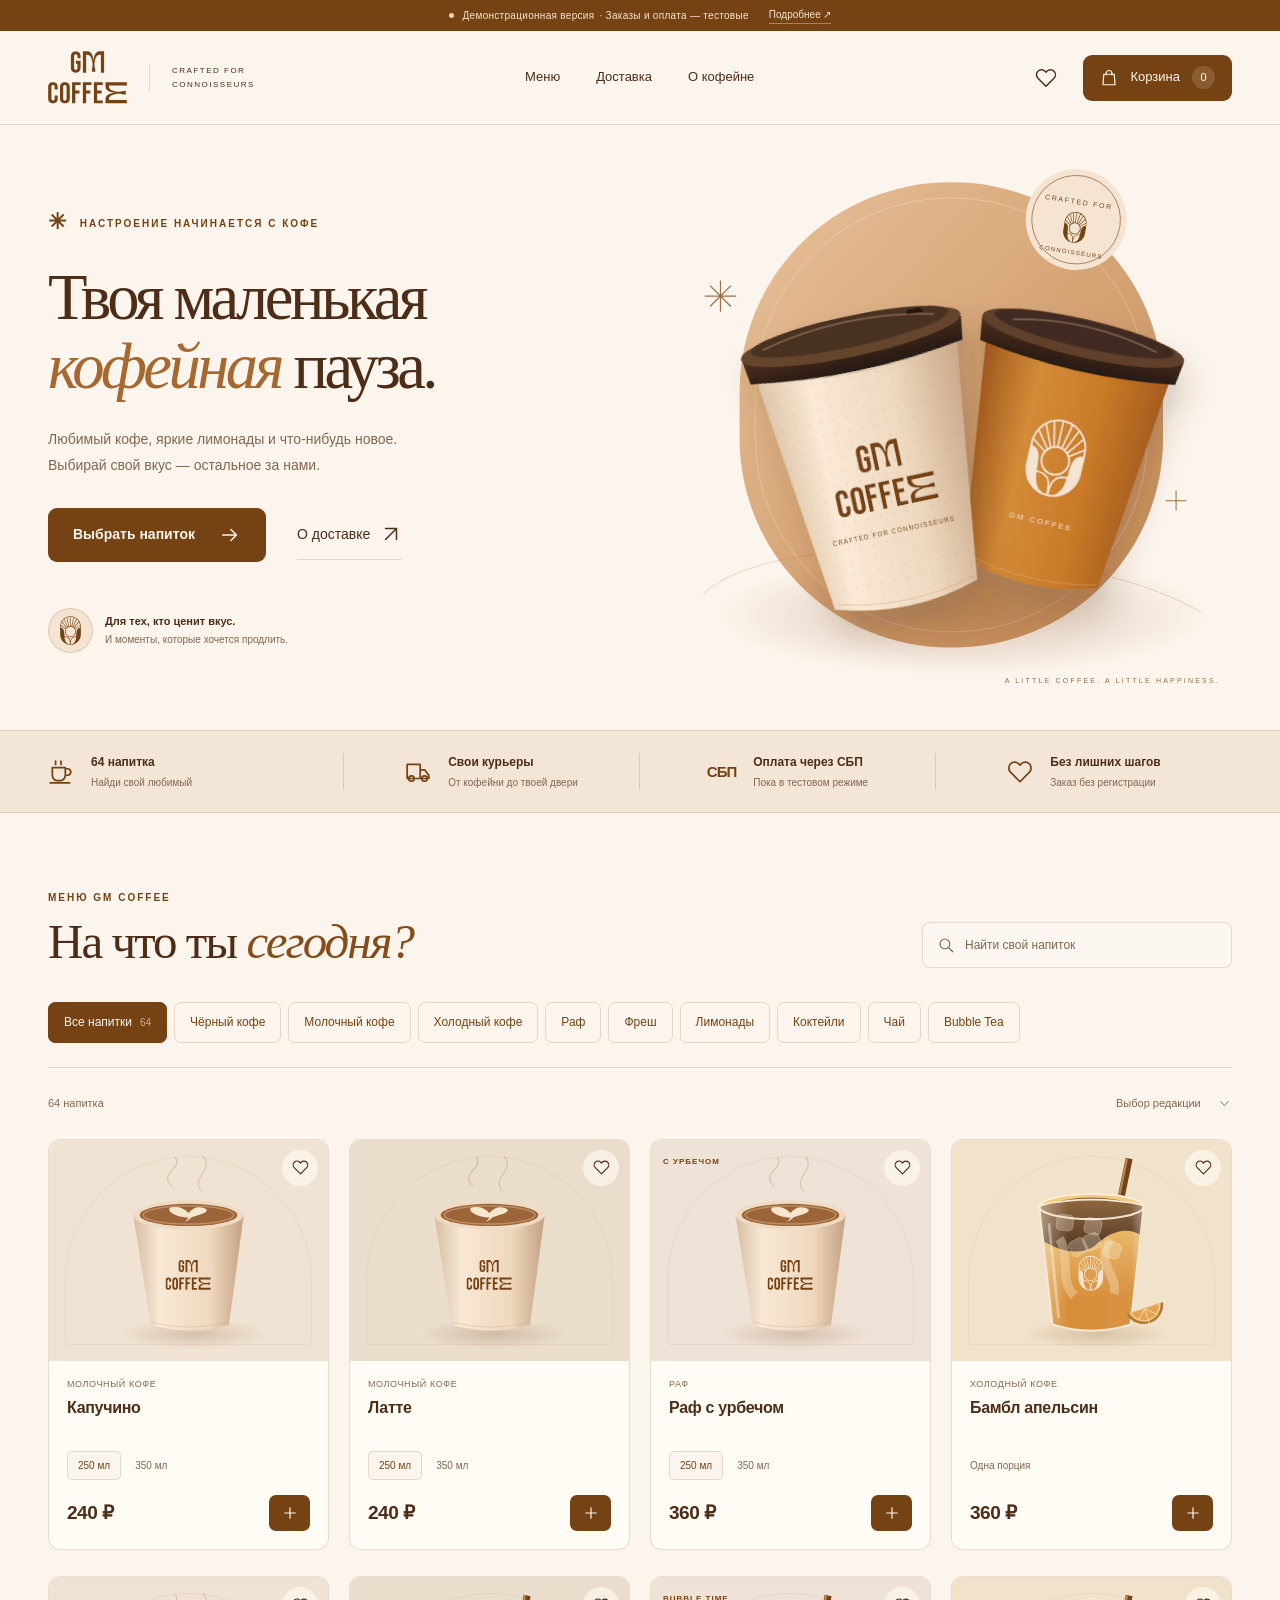
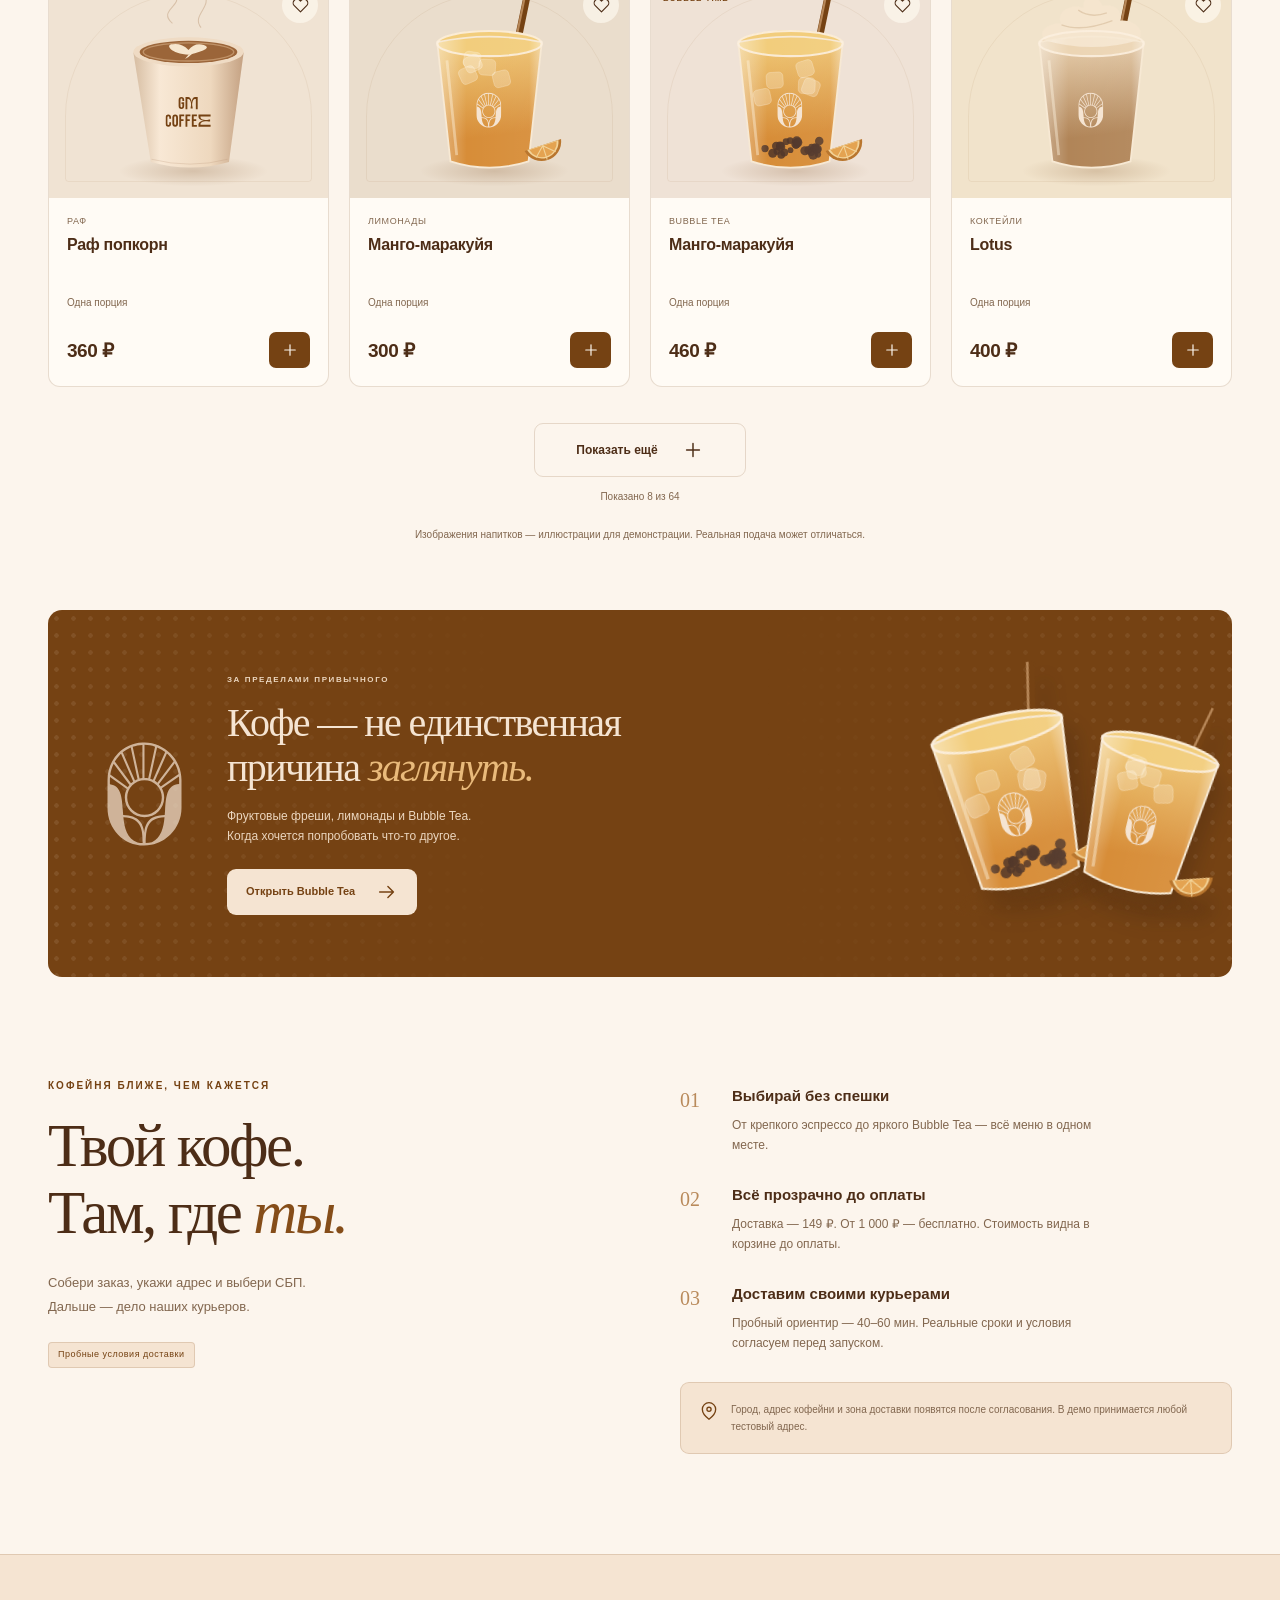
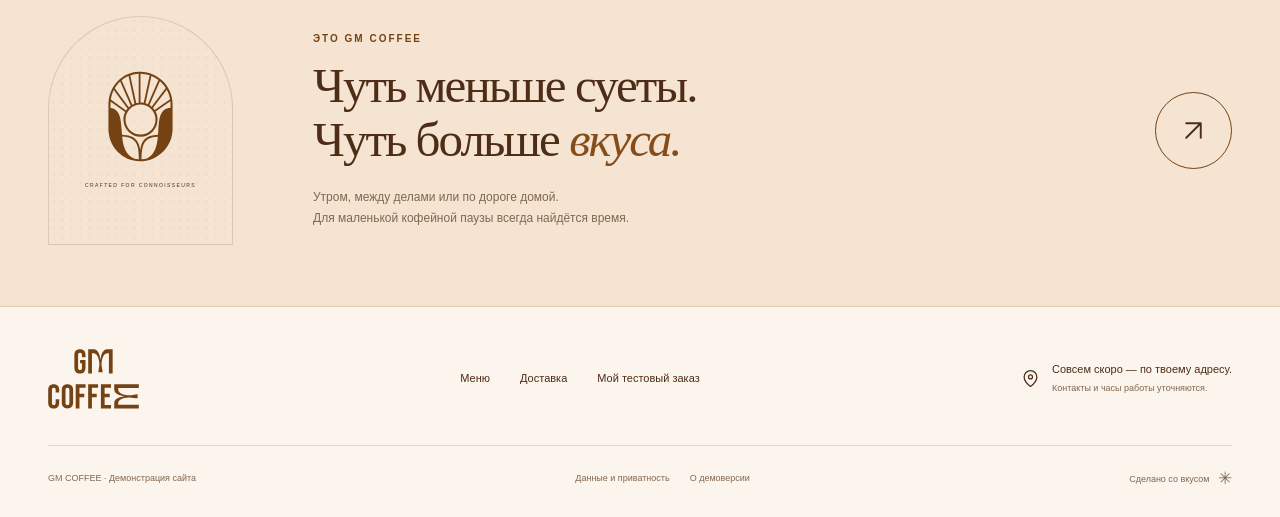
==== index.html @ 55474b95 "Initial commit: gm-coffee Co-Authored-By: Claude Opus 5.5 <noreply@anthropic.com> Claude-Session: ht" ====
<!doctype html>
<html lang="ru">
<head>
  <meta charset="utf-8">
  <meta name="viewport" content="width=device-width, initial-scale=1, viewport-fit=cover">
  <meta name="theme-color" content="#f5e4d2">
  <meta name="robots" content="noindex, nofollow">
  <meta name="description" content="GM COFFEE — любимый кофе, яркие лимонады и Bubble Tea. Демонстрация онлайн-меню с корзиной и доставкой.">
  <meta property="og:title" content="GM COFFEE — твоя кофейная пауза">
  <meta property="og:description" content="Выбирай свой вкус. Демонстрация каталога, корзины и доставки GM COFFEE.">
  <meta http-equiv="Content-Security-Policy" content="default-src 'self'; script-src 'self'; style-src 'self'; img-src 'self' data:; font-src 'none'; connect-src 'none'; object-src 'none'; base-uri 'self'; form-action 'none'">
  <title>GM COFFEE — твоя кофейная пауза</title>
  <link rel="icon" href="assets/favicon.svg" type="image/svg+xml">
  <link rel="preload" href="assets/hero-cups.svg" as="image">
  <link rel="stylesheet" href="css/styles.css">
  <script src="js/config.js" defer></script>
  <script src="js/menu.js" defer></script>
  <script src="js/core.js" defer></script>
  <script src="js/app.js" defer></script>
</head>
<body>
  <svg class="icon-library" xmlns="http://www.w3.org/2000/svg" aria-hidden="true">
    <symbol id="i-arrow" viewBox="0 0 24 24"><path d="M4 12h15m-6-6 6 6-6 6"/></symbol>
    <symbol id="i-arrow-up" viewBox="0 0 24 24"><path d="M6 18 18 6M6 6h12v12"/></symbol>
    <symbol id="i-bag" viewBox="0 0 24 24"><path d="M5 7h14l1 14H4L5 7Z"/><path d="M8 8V6a4 4 0 0 1 8 0v2"/></symbol>
    <symbol id="i-heart" viewBox="0 0 24 24"><path d="M20.7 4.6a5.4 5.4 0 0 0-7.7 0L12 5.7l-1.1-1.1a5.4 5.4 0 0 0-7.7 7.6L12 21l8.7-8.8a5.4 5.4 0 0 0 0-7.6Z"/></symbol>
    <symbol id="i-close" viewBox="0 0 24 24"><path d="m6 6 12 12M6 18 18 6"/></symbol>
    <symbol id="i-plus" viewBox="0 0 24 24"><path d="M12 5v14M5 12h14"/></symbol>
    <symbol id="i-minus" viewBox="0 0 24 24"><path d="M5 12h14"/></symbol>
    <symbol id="i-search" viewBox="0 0 24 24"><circle cx="10.5" cy="10.5" r="6.5"/><path d="m16 16 5 5"/></symbol>
    <symbol id="i-pin" viewBox="0 0 24 24"><path d="M20 10c0 6-8 12-8 12S4 16 4 10a8 8 0 1 1 16 0Z"/><circle cx="12" cy="10" r="2.5"/></symbol>
    <symbol id="i-clock" viewBox="0 0 24 24"><circle cx="12" cy="12" r="9"/><path d="M12 6v6l4 2"/></symbol>
    <symbol id="i-truck" viewBox="0 0 24 24"><path d="M2 5h12v13H2V5Zm12 5h4l4 5v3h-8"/><circle cx="6" cy="18" r="2.5"/><circle cx="18" cy="18" r="2.5"/></symbol>
    <symbol id="i-check" viewBox="0 0 24 24"><path d="m5 12 4 4L19 6"/></symbol>
    <symbol id="i-cup" viewBox="0 0 24 24"><path d="M4 8h12v7a5 5 0 0 1-5 5H9a5 5 0 0 1-5-5V8Zm12 1h2a3 3 0 1 1 0 6h-2M2 22h18M7 2v3m5-3v3"/></symbol>
    <symbol id="i-menu" viewBox="0 0 24 24"><path d="M4 6h16M4 12h16M4 18h16"/></symbol>
    <symbol id="i-chevron" viewBox="0 0 24 24"><path d="m6 9 6 6 6-6"/></symbol>
    <symbol id="i-info" viewBox="0 0 24 24"><circle cx="12" cy="12" r="9"/><path d="M12 11v6m0-11v1"/></symbol>
    <symbol id="i-trash" viewBox="0 0 24 24"><path d="M3 6h18M9 6V3h6v3M5 6l1 15h12l1-15M10 10v7m4-7v7"/></symbol>
    <symbol id="i-spark" viewBox="0 0 24 24"><path d="M12 2c1 7 3 9 10 10-7 1-9 3-10 10C11 15 9 13 2 12c7-1 9-3 10-10Z"/></symbol>
    <symbol id="i-file" viewBox="0 0 24 24"><path d="M6 2h8l5 5v15H6V2Zm8 0v6h5M9 12h7m-7 4h7"/></symbol>
  </svg>
  <a class="skip-link" href="#catalog">Перейти к меню</a>
  <div class="demo-bar"><span class="demo-dot"></span>Демонстрационная версия<span class="demo-bar-extra"> · Заказы и оплата — тестовые</span><button type="button" data-action="demo-info">Подробнее <span aria-hidden="true">↗</span></button></div>
  <header class="site-header">
    <div class="container header-inner">
      <a href="#home" class="brand" aria-label="GM COFFEE — на главную"><img src="assets/logo.svg" width="82" height="55" alt="GM COFFEE"><span class="brand-caption">CRAFTED FOR<br>CONNOISSEURS</span></a>
      <nav class="desktop-nav" aria-label="Главная навигация"><a href="#catalog">Меню</a><a href="#delivery">Доставка</a><a href="#about">О кофейне</a></nav>
      <div class="header-actions">
        <button type="button" class="icon-button favorite-nav" data-action="favorites" aria-label="Избранные напитки" aria-pressed="false"><svg class="icon"><use href="#i-heart"/></svg><span class="favorite-count" hidden>0</span></button>
        <button type="button" class="cart-button" data-action="cart"><svg class="icon"><use href="#i-bag"/></svg><span class="cart-label">Корзина</span><span class="cart-badge" id="header-count">0</span></button>
        <button type="button" class="icon-button mobile-menu-button" data-action="navigation" aria-label="Открыть навигацию"><svg class="icon"><use href="#i-menu"/></svg></button>
      </div>
    </div>
  </header>
  <main id="home">
    <section class="hero container" aria-labelledby="hero-title">
      <div class="hero-content">
        <div class="eyebrow"><span class="tiny-spark">✳</span> НАСТРОЕНИЕ НАЧИНАЕТСЯ С КОФЕ</div>
        <h1 id="hero-title">Твоя маленькая<br><em>кофейная</em> пауза.</h1>
        <p class="hero-description">Любимый кофе, яркие лимонады и что-нибудь новое.<br class="desktop-break"> Выбирай свой вкус — остальное за нами.</p>
        <div class="hero-buttons"><a class="button primary" href="#catalog">Выбрать напиток<svg class="icon"><use href="#i-arrow"/></svg></a><a class="text-link" href="#delivery">О доставке <svg class="icon"><use href="#i-arrow-up"/></svg></a></div>
        <div class="hero-footnote"><div class="mini-brand"><img src="assets/symbol.svg" width="21" height="30" alt=""></div><div><strong>Для тех, кто ценит вкус.</strong><span>И моменты, которые хочется продлить.</span></div></div>
      </div>
      <div class="hero-visual"><img src="assets/hero-cups.svg" width="680" height="620" alt="Иллюстрация фирменных стаканов GM COFFEE в кремовом и карамельном цветах" fetchpriority="high"><span class="hero-visual-note">A LITTLE COFFEE. A LITTLE HAPPINESS.</span></div>
    </section>
    <section class="service-strip" aria-label="Об онлайн-заказе"><div class="container service-inner">
      <div><svg class="icon"><use href="#i-cup"/></svg><span><strong>64 напитка</strong><small>Найди свой любимый</small></span></div>
      <div><svg class="icon"><use href="#i-truck"/></svg><span><strong>Свои курьеры</strong><small>От кофейни до твоей двери</small></span></div>
      <div><span class="sbp-mini">СБП</span><span><strong>Оплата через СБП</strong><small>Пока в тестовом режиме</small></span></div>
      <div><svg class="icon"><use href="#i-heart"/></svg><span><strong>Без лишних шагов</strong><small>Заказ без регистрации</small></span></div>
    </div></section>
    <section class="catalog container" id="catalog" aria-labelledby="catalog-title">
      <div class="section-heading">
        <div><div class="eyebrow">МЕНЮ GM COFFEE</div><h2 id="catalog-title">На что ты <em>сегодня?</em></h2></div>
        <div class="search-wrap"><svg class="icon"><use href="#i-search"/></svg><input type="search" id="search" placeholder="Найти свой напиток" aria-label="Поиск по меню" maxlength="80" autocomplete="off"><button type="button" id="clear-search" class="icon-button" data-action="clear-search" aria-label="Очистить поиск" hidden><svg class="icon"><use href="#i-close"/></svg></button></div>
      </div>
      <div class="category-nav" id="categories" role="group" aria-label="Категории напитков"></div>
      <div class="catalog-toolbar"><div class="catalog-counter"><span id="result-count" aria-live="polite">64 напитка</span><button type="button" data-action="reset-filters" class="text-button" id="reset-filters" hidden>Сбросить фильтры</button></div><label class="sort-label"><span class="sr-only">Сортировка</span><select id="sort"><option value="editorial">Выбор редакции</option><option value="price-asc">Сначала дешевле</option><option value="price-desc">Сначала дороже</option><option value="name">По алфавиту</option></select><svg class="icon"><use href="#i-chevron"/></svg></label></div>
      <div class="product-grid" id="product-grid"></div>
      <div class="load-more-wrap"><button type="button" class="button outline" id="load-more" data-action="load-more">Показать ещё<svg class="icon"><use href="#i-plus"/></svg></button><p id="catalog-progress"></p></div>
      <p class="illustration-note">Изображения напитков — иллюстрации для демонстрации. Реальная подача может отличаться.</p>
    </section>
    <section class="discovery container" aria-labelledby="discovery-title"><div class="discovery-pattern" aria-hidden="true"></div><img src="assets/symbol-light.svg" class="discovery-symbol" width="94" height="132" alt=""><div class="discovery-copy"><div class="eyebrow">ЗА ПРЕДЕЛАМИ ПРИВЫЧНОГО</div><h2 id="discovery-title">Кофе — не единственная<br>причина <em>заглянуть.</em></h2><p>Фруктовые фреши, лимонады и Bubble Tea.<br>Когда хочется попробовать что-то другое.</p><button type="button" class="button cream" data-action="category-jump" data-category="bubble-tea">Открыть Bubble Tea<svg class="icon"><use href="#i-arrow"/></svg></button></div><div class="discovery-drinks" aria-hidden="true"><img src="assets/drinks/bubble-tea-01.svg" width="400" height="300" alt=""><img src="assets/drinks/lemonades-02.svg" width="400" height="300" alt=""></div></section>
    <section class="delivery container" id="delivery" aria-labelledby="delivery-title"><div class="delivery-intro"><div class="eyebrow">КОФЕЙНЯ БЛИЖЕ, ЧЕМ КАЖЕТСЯ</div><h2 id="delivery-title">Твой кофе.<br>Там, где <em>ты.</em></h2><p>Собери заказ, укажи адрес и выбери СБП.<br>Дальше — дело наших курьеров.</p><span class="demo-tag">Пробные условия доставки</span></div><div class="delivery-details"><div class="delivery-feature"><span class="feature-number">01</span><div><h3>Выбирай без спешки</h3><p>От крепкого эспрессо до яркого Bubble Tea — всё меню в одном месте.</p></div></div><div class="delivery-feature"><span class="feature-number">02</span><div><h3>Всё прозрачно до оплаты</h3><p id="delivery-terms"></p></div></div><div class="delivery-feature"><span class="feature-number">03</span><div><h3>Доставим своими курьерами</h3><p id="delivery-eta"></p></div></div><div class="location-note"><svg class="icon"><use href="#i-pin"/></svg><p>Город, адрес кофейни и зона доставки появятся после согласования. В демо принимается любой тестовый адрес.</p></div></div></section>
    <section class="about" id="about" aria-labelledby="about-title"><div class="container about-inner"><div class="about-mark"><img src="assets/symbol.svg" width="97" height="135" alt=""><span>CRAFTED FOR CONNOISSEURS</span></div><div class="about-copy"><div class="eyebrow">ЭТО GM COFFEE</div><h2 id="about-title">Чуть меньше суеты.<br>Чуть больше <em>вкуса.</em></h2><p>Утром, между делами или по дороге домой.<br>Для маленькой кофейной паузы всегда найдётся время.</p></div><a href="#catalog" class="round-link" aria-label="Перейти к меню"><svg class="icon"><use href="#i-arrow-up"/></svg></a></div></section>
  </main>
  <footer class="footer container"><div class="footer-top"><a href="#home" aria-label="GM COFFEE — на главную"><img src="assets/logo.svg" width="91" height="61" alt="GM COFFEE"></a><div class="footer-links"><a href="#catalog">Меню</a><a href="#delivery">Доставка</a><button type="button" data-action="last-order">Мой тестовый заказ</button></div><div class="footer-address"><svg class="icon"><use href="#i-pin"/></svg><span>Совсем скоро — по твоему адресу.<small>Контакты и часы работы уточняются.</small></span></div></div><div class="footer-bottom"><span>GM COFFEE · Демонстрация сайта</span><div><button type="button" data-action="privacy">Данные и приватность</button><button type="button" data-action="demo-info">О демоверсии</button></div><span>Сделано со вкусом <span aria-hidden="true">✳</span></span></div></footer>
  <div class="mobile-cart" id="mobile-cart" hidden><button type="button" data-action="cart"><span><svg class="icon"><use href="#i-bag"/></svg>Корзина <span id="mobile-count"></span></span><strong id="mobile-total"></strong><svg class="icon"><use href="#i-arrow"/></svg></button></div>
  <dialog id="modal" class="modal" aria-labelledby="modal-title"><div id="modal-content"></div></dialog>
  <div class="toast" id="toast" role="status" aria-live="polite" hidden></div>
  <noscript><div class="noscript">Чтобы открыть меню и корзину, включите JavaScript в браузере. Это демонстрация: реальные заказы и платежи не принимаются.</div></noscript>
</body>
</html>
---- css/styles.css ----
:root{--cream:#f5e4d2;--cream-light:#fcf5ed;--sand:#ebd6bf;--sand-deep:#d1c0ac;--caramel:#cc7d1d;--coffee:#754213;--coffee-mid:#854d19;--ink:#4d2d17;--muted:#82674f;--line:rgba(117,66,19,.17);--shadow:0 20px 70px rgba(67,37,16,.13);--radius:18px;--sans:-apple-system,BlinkMacSystemFont,"Segoe UI",Arial,sans-serif;--serif:Georgia,"Times New Roman",serif}
*{box-sizing:border-box}html{scroll-behavior:smooth;scroll-padding-top:108px}body{margin:0;background:var(--cream-light);color:var(--ink);font-family:var(--sans);font-size:15px;line-height:1.55;-webkit-font-smoothing:antialiased}body.modal-open{overflow:hidden}h1,h2,h3,p{margin:0}h1,h2{font-family:var(--serif);font-weight:400;line-height:1.04;letter-spacing:-.04em}h1 em,h2 em{font-weight:400;color:var(--coffee-mid)}a{color:inherit;text-decoration:none}button,input,select,textarea{font:inherit;color:inherit}button{cursor:pointer}button,a,input,select,textarea{-webkit-tap-highlight-color:transparent}button{border:0;background:none}button:disabled{cursor:not-allowed;opacity:.48}button:disabled:hover{transform:none}button:focus-visible,a:focus-visible,summary:focus-visible{outline:2px solid var(--coffee);outline-offset:4px}input:focus,select:focus,textarea:focus{outline:2px solid var(--coffee);outline-offset:2px}img{display:block;max-width:100%;height:auto}svg{flex-shrink:0}.icon{width:22px;height:22px;fill:none;stroke:currentColor;stroke-width:1.6;stroke-linecap:round;stroke-linejoin:round}.icon-library{position:absolute;width:0;height:0;overflow:hidden}.container{width:min(1280px,calc(100% - 96px));margin-inline:auto}.sr-only{position:absolute;width:1px;height:1px;padding:0;margin:-1px;overflow:hidden;clip:rect(0,0,0,0);white-space:nowrap;border:0}[hidden]{display:none!important}.skip-link{position:fixed;z-index:200;top:-100px;left:12px;padding:12px 20px;background:var(--coffee);color:var(--cream);border-radius:10px}.skip-link:focus{top:12px}.button{display:inline-flex;align-items:center;justify-content:center;gap:24px;min-height:54px;padding:15px 25px;border-radius:9px;font-size:14px;font-weight:600;transition:background .2s,transform .2s}.button:hover{transform:translateY(-2px)}.primary{background:var(--coffee);color:var(--cream-light)}.primary:hover{background:#5e340e}.outline{border:1px solid var(--line);background:transparent}.outline:hover{background:var(--cream)}.cream{background:var(--cream);color:var(--coffee)}.button.full{width:100%}.text-link{display:inline-flex;align-items:center;gap:10px;font-size:14px;padding:14px 0;border-bottom:1px solid var(--line)}.text-button{font-size:13px;text-decoration:underline;text-underline-offset:3px;padding:7px 0;color:var(--coffee)}.icon-button{display:inline-flex;align-items:center;justify-content:center;width:44px;height:44px;flex-shrink:0;border-radius:50%;transition:background .15s}.icon-button:hover{background:var(--sand)}.eyebrow{font-size:10px;font-weight:650;letter-spacing:2px;line-height:1.7;color:var(--coffee)}.tiny-spark{font-size:22px;vertical-align:-2px;margin-right:7px}.demo-bar{background:var(--coffee);color:var(--cream);display:flex;gap:5px;align-items:center;justify-content:center;padding:7px 18px;font-size:10px;letter-spacing:.3px;min-height:31px}.demo-bar button{color:var(--cream);font-size:10px;border-bottom:1px solid rgba(245,228,210,.4);margin-left:15px;padding:0}.demo-dot{width:5px;height:5px;border-radius:50%;background:var(--sand);margin-right:4px}.site-header{position:sticky;top:0;background:rgba(252,245,237,.96);z-index:30;border-bottom:1px solid var(--line);backdrop-filter:blur(16px)}.header-inner{height:93px;display:flex;align-items:center;justify-content:space-between;gap:25px}.brand{display:flex;align-items:center;gap:22px}.brand img{width:79px;height:53px}.brand-caption{font-size:8px;letter-spacing:1.5px;line-height:1.65;border-left:1px solid var(--line);padding-left:22px}.desktop-nav{display:flex;gap:36px;font-size:13px;font-weight:500}.desktop-nav a{position:relative;padding-block:12px}.desktop-nav a:after{content:"";position:absolute;bottom:6px;left:0;width:0;height:1px;background:var(--coffee);transition:width .2s}.desktop-nav a:hover:after{width:100%}.header-actions{display:flex;align-items:center;gap:15px}.favorite-nav{position:relative}.favorite-count{position:absolute;right:0;top:0;background:var(--coffee);color:var(--cream);font-size:9px;min-width:17px;height:17px;line-height:17px;border-radius:50%}.favorite-nav[aria-pressed=true]{background:var(--sand)}.cart-button{display:flex;align-items:center;gap:12px;background:var(--coffee);color:var(--cream-light);height:46px;padding:0 17px;border-radius:9px;font-size:13px}.cart-button .icon{width:18px;height:18px}.cart-badge{display:inline-flex;align-items:center;justify-content:center;min-width:23px;height:23px;border-radius:50%;background:rgba(245,228,210,.16);font-size:11px}.mobile-menu-button{display:none}.hero{display:grid;grid-template-columns:1.06fr 1fr;align-items:center;min-height:605px;padding-block:20px 33px;gap:0}.hero-content{position:relative;z-index:1;padding-top:14px}.hero h1{font-size:clamp(52px,5.05vw,77px);line-height:1.08;letter-spacing:-.055em;margin:22px -30px 25px 0}.hero h1 em{color:#a7682f}.hero-description{font-size:14px;line-height:1.85;color:var(--muted)}.hero-buttons{display:flex;align-items:center;gap:31px;margin-top:29px}.hero-footnote{display:flex;align-items:center;gap:12px;margin-top:46px;font-size:10px;line-height:1.75}.hero-footnote strong{display:block;font-weight:550;font-size:11px}.hero-footnote span{color:var(--muted)}.mini-brand{width:45px;height:45px;background:var(--cream);border:1px solid var(--line);border-radius:50%;display:grid;place-items:center}.hero-visual{position:relative;margin-right:-18px;align-self:center}.hero-visual>img{width:100%;max-height:570px;object-fit:contain}.hero-visual-note{position:absolute;bottom:4px;right:30px;font-size:7px;letter-spacing:2.2px;color:var(--coffee);opacity:.75}.service-strip{border-top:1px solid var(--line);border-bottom:1px solid var(--line);background:#f3e6d7}.service-inner{display:grid;grid-template-columns:repeat(4,1fr);padding:22px 0}.service-inner>div{display:flex;align-items:center;justify-content:center;gap:17px;border-right:1px solid var(--line)}.service-inner>div:first-child{justify-content:flex-start}.service-inner>div:last-child{border:0}.service-inner .icon{width:26px;height:26px;color:var(--coffee)}.service-inner strong{display:block;font-size:12px;font-weight:600}.service-inner small{display:block;font-size:10px;color:var(--muted);margin-top:3px}.sbp-mini{font-size:15px;letter-spacing:-1px;font-weight:800;color:var(--coffee)}.catalog{padding-block:76px 68px;scroll-margin-top:105px}.section-heading{display:flex;justify-content:space-between;align-items:flex-end;gap:25px;margin-bottom:34px}.section-heading h2{font-size:49px;margin-top:11px}.search-wrap{display:flex;align-items:center;width:310px;height:46px;border:1px solid var(--line);border-radius:8px;padding:0 14px;gap:10px;background:rgba(255,255,255,.2)}.search-wrap>.icon{width:18px;color:var(--muted)}.search-wrap input{width:100%;padding:10px 0;border:0;min-width:0;background:transparent;font-size:12px;outline:none}.search-wrap:focus-within{outline:2px solid var(--coffee);outline-offset:3px}.search-wrap input:focus{outline:none}.search-wrap input::placeholder{color:var(--muted)}.search-wrap input::-webkit-search-cancel-button{-webkit-appearance:none}.search-wrap .icon-button{width:25px;height:30px}.search-wrap .icon-button .icon{width:15px}.category-nav{display:flex;align-items:center;gap:7px;flex-wrap:wrap;padding-bottom:24px;border-bottom:1px solid var(--line)}.category-tab{padding:10px 15px;border:1px solid var(--line);border-radius:7px;font-size:12px;white-space:nowrap;transition:background .15s;color:var(--coffee)}.category-tab:hover{background:var(--cream)}.category-tab[aria-pressed=true]{background:var(--coffee);border-color:var(--coffee);color:var(--cream-light)}.category-tab .category-count{margin-left:8px;font-size:10px;opacity:.6}.catalog-toolbar{display:flex;align-items:center;justify-content:space-between;margin:20px 0;font-size:11px;color:var(--muted);gap:15px}.catalog-counter{display:flex;align-items:center;gap:16px}.catalog-counter .text-button{font-size:11px}.sort-label{position:relative;display:flex;align-items:center;gap:4px}.sort-label select{background:transparent;border:0;appearance:none;font-size:11px;cursor:pointer;padding:7px 23px 7px 7px;max-width:170px}.sort-label .icon{position:absolute;right:0;pointer-events:none;width:15px;height:15px}.product-grid{display:grid;grid-template-columns:repeat(4,minmax(0,1fr));gap:26px 20px}.product-card{position:relative;min-width:0;border:1px solid var(--line);border-radius:12px;background:#fffbf5;overflow:hidden;transition:box-shadow .25s,transform .25s}.product-card:hover{box-shadow:0 12px 22px rgba(89,54,26,.065);transform:translateY(-3px)}.product-visual{position:relative;aspect-ratio:1.26;background:#f0e3d3;overflow:hidden}.product-card:nth-child(4n+2) .product-visual{background:#eaddcc}.product-card:nth-child(4n+3) .product-visual{background:#efe2d6}.product-card:nth-child(4n+4) .product-visual{background:#f1e3cb}.product-visual:after{content:"";position:absolute;inset:16px;border:1px solid rgba(133,77,25,.07);border-radius:140px 140px 4px 4px;pointer-events:none}.product-open-image{width:100%;height:100%;display:block;padding:0;position:relative;z-index:1}.product-open-image img{width:100%;height:100%;object-fit:contain;transition:transform .35s}.product-card:hover .product-open-image img{transform:scale(1.045)}.product-favorite{position:absolute;right:10px;top:10px;width:36px;height:36px;background:rgba(255,250,242,.65);z-index:2}.product-favorite .icon{width:17px;height:17px}.product-favorite[aria-pressed=true] .icon{fill:var(--coffee);stroke:var(--coffee)}.product-sticker{position:absolute;left:12px;top:16px;font-size:8px;font-weight:550;letter-spacing:1px;z-index:2;color:var(--coffee);pointer-events:none}.product-info{padding:17px 18px 18px}.product-category{font-size:9px;color:var(--muted);letter-spacing:.6px;text-transform:uppercase;margin-bottom:5px}.product-title{font-weight:550;font-size:16px;line-height:1.35;min-height:44px;letter-spacing:-.3px}.product-title button{padding:0;text-align:left;line-height:inherit;letter-spacing:inherit}.product-title button:hover{text-decoration:underline;text-underline-offset:4px}.size-options{display:flex;gap:3px;align-items:center;margin:10px 0 15px;min-height:29px}.size-button{font-size:10px;border:1px solid transparent;padding:4px 10px;border-radius:5px;color:var(--muted);min-height:29px}.size-button[aria-pressed=true]{border-color:var(--line);background:var(--cream-light);color:var(--coffee)}.single-size{font-size:10px;color:var(--muted);padding-block:5px}.product-bottom{display:flex;align-items:center;justify-content:space-between;gap:7px}.product-price{font-weight:600;font-size:19px;letter-spacing:-.5px;white-space:nowrap}.add-button{display:flex;align-items:center;justify-content:center;border-radius:7px;background:var(--coffee);color:var(--cream-light);width:41px;height:36px;transition:background .15s}.add-button:hover{background:#a26428}.add-button .icon{width:18px;height:18px}.quantity-control{display:inline-flex;align-items:center;background:var(--cream);border-radius:7px;border:1px solid var(--line);flex-shrink:0;height:36px}.quantity-control button{width:32px;height:34px;display:flex;align-items:center;justify-content:center;border-radius:6px}.quantity-control button:hover{background:var(--sand)}.quantity-control button .icon{width:14px;height:14px}.quantity-control span{min-width:22px;text-align:center;font-size:12px;font-weight:600}.load-more-wrap{display:flex;flex-direction:column;align-items:center;gap:12px;margin-top:36px}.load-more-wrap .button{min-width:212px;min-height:48px;font-size:12px}.load-more-wrap p{font-size:10px;color:var(--muted)}.illustration-note{font-size:10px;text-align:center;color:var(--muted);margin-top:22px}.empty-state{grid-column:1/-1;text-align:center;padding:48px 20px;background:var(--cream);border:1px dashed var(--line);border-radius:var(--radius)}.empty-state .icon{width:39px;height:39px;color:var(--coffee);margin-bottom:18px}.empty-state h3{font-family:var(--serif);font-size:27px;font-weight:400;margin-bottom:8px}.empty-state p{font-size:13px;color:var(--muted);max-width:380px;margin:0 auto 20px}.discovery{position:relative;display:flex;align-items:center;min-height:367px;padding:45px 59px;background:var(--coffee);color:var(--cream);border-radius:14px;overflow:hidden}.discovery-pattern{position:absolute;inset:0;background-image:radial-gradient(circle,rgba(245,228,210,.10) 2px,transparent 2.5px);background-size:17px 17px;mask-image:linear-gradient(90deg,#000,transparent 40%,transparent 60%,#000)}.discovery-symbol{width:75px;margin-right:45px;opacity:.7}.discovery-copy{z-index:2}.discovery .eyebrow{color:var(--sand);font-size:8px;letter-spacing:1.6px}.discovery h2{font-size:40px;line-height:1.13;margin:13px 0 16px}.discovery h2 em{color:#e9ba7b}.discovery p{font-size:12px;line-height:1.7;color:var(--sand)}.discovery .button{min-height:43px;font-size:11px;padding:12px 19px;gap:21px;margin-top:22px}.discovery-drinks{position:absolute;right:0;width:39%;height:100%;top:0;pointer-events:none}.discovery-drinks img{position:absolute;max-width:none;width:355px;right:45px;top:43px;transform:rotate(-13deg);filter:drop-shadow(10px 20px 10px rgba(35,21,13,.2))}.discovery-drinks img+img{width:318px;right:-75px;top:71px;transform:rotate(14deg)}.delivery{display:grid;grid-template-columns:1fr 1fr;gap:80px;padding-block:100px;scroll-margin-top:80px}.delivery h2{font-size:61px;margin:19px 0 25px;line-height:1.09}.delivery-intro>p{font-size:13px;line-height:1.85;color:var(--muted)}.demo-tag{display:inline-block;font-size:9px;letter-spacing:.5px;background:var(--cream);color:var(--coffee);border:1px solid var(--line);border-radius:4px;padding:5px 9px;margin-top:23px}.delivery-details{padding-top:7px}.delivery-feature{display:flex;gap:24px;margin-bottom:28px}.feature-number{font-family:var(--serif);font-size:20px;color:#b98a5b;width:28px;flex-shrink:0;padding-top:1px}.delivery-feature h3{font-size:15px;font-weight:550;margin-bottom:7px}.delivery-feature p{font-size:12px;line-height:1.7;color:var(--muted);max-width:370px}.location-note{display:flex;gap:12px;padding:18px;border:1px solid var(--line);border-radius:9px;background:var(--cream)}.location-note .icon{width:20px;height:20px;color:var(--coffee)}.location-note p{font-size:10px;line-height:1.7;color:var(--muted)}.about{background:var(--cream);border-block:1px solid var(--line);padding-block:61px}.about-inner{display:flex;align-items:center;gap:80px}.about-mark{border:1px solid var(--line);border-radius:130px 130px 0 0;width:185px;height:229px;display:flex;flex-direction:column;align-items:center;justify-content:center;gap:20px;flex-shrink:0;background:radial-gradient(circle,rgba(117,66,19,.035) 1px,transparent 1.5px);background-size:9px 9px}.about-mark img{width:65px;height:91px}.about-mark span{font-size:5px;letter-spacing:1.4px}.about h2{font-size:49px;line-height:1.1;margin:12px 0 20px}.about p{font-size:12px;color:var(--muted);line-height:1.8}.round-link{display:grid;place-items:center;width:77px;height:77px;border:1px solid var(--coffee);border-radius:50%;margin-left:auto;transition:background .2s}.round-link:hover{background:var(--sand)}.round-link .icon{width:29px;height:29px}.footer{padding-block:42px 24px}.footer-top{display:flex;align-items:center;justify-content:space-between;gap:35px;padding-bottom:36px}.footer-links{display:flex;gap:30px;font-size:11px}.footer-links button{font-size:11px;padding:0}.footer a:hover,.footer button:hover{text-decoration:underline;text-underline-offset:4px}.footer-address{display:flex;align-items:center;gap:12px;font-size:11px}.footer-address .icon{width:19px;height:19px}.footer-address small{display:block;font-size:9px;color:var(--muted);margin-top:4px}.footer-bottom{border-top:1px solid var(--line);padding-top:20px;display:flex;align-items:center;justify-content:space-between;font-size:9px;color:var(--muted);gap:16px}.footer-bottom>div{display:flex;gap:20px}.footer-bottom button{padding:0;font-size:9px;color:var(--muted)}.footer-bottom>span:last-child span{font-size:17px;vertical-align:-2px;padding-left:6px}.mobile-cart{display:none}.noscript{position:fixed;inset:auto 0 0;background:var(--coffee);color:var(--cream);padding:25px;z-index:100}
/* Dialogs */
.modal{border:0;padding:0;margin:auto;width:min(850px,calc(100% - 40px));max-width:none;max-height:calc(100dvh - 50px);border-radius:19px;background:var(--cream-light);color:var(--ink);box-shadow:var(--shadow);overscroll-behavior:contain}.modal::backdrop{background:rgba(44,27,16,.45);backdrop-filter:blur(4px)}.modal[open]{animation:modal-in .2s ease-out}.modal h2{font-size:35px;line-height:1.13}.modal-heading{display:flex;align-items:center;justify-content:space-between;gap:20px;padding:24px 30px;border-bottom:1px solid var(--line)}.modal-heading .icon-button{width:38px;height:38px;border:1px solid var(--line)}.modal-heading h2{font-size:27px}.modal-heading .eyebrow{font-size:9px;margin-bottom:5px}.modal-close{position:absolute;right:17px;top:17px;z-index:2;background:var(--cream-light);border:1px solid var(--line)}.modal-info{width:min(615px,calc(100% - 40px))}.info-body{padding:28px 30px;font-size:13px;line-height:1.8}.info-body h3{font-size:15px;margin-bottom:7px}.info-body>p{margin-bottom:20px;color:var(--muted)}.info-block{border-top:1px solid var(--line);padding:18px 0}.info-block p{color:var(--muted);font-size:12px}.info-body .button{margin-top:15px;font-size:12px;min-height:45px}.info-body pre{font-size:10px;line-height:1.7;white-space:pre-wrap;word-break:break-word;background:var(--cream);padding:16px;border-radius:8px;max-height:300px;overflow:auto}.demo-notice{display:flex;gap:10px;background:var(--cream);border:1px solid var(--line);border-radius:9px;padding:12px 14px;font-size:11px;color:var(--coffee);line-height:1.65}.demo-notice .icon{width:17px;height:17px;margin-top:1px}.demo-notice strong{font-weight:600}.product-modal-layout{display:grid;grid-template-columns:.95fr 1fr;min-height:410px}.product-modal-art{display:flex;align-items:center;justify-content:center;background:var(--cream);padding:30px}.product-modal-art img{width:100%;transform:scale(1.12)}.product-modal-details{padding:46px 32px 30px}.product-modal-details>.eyebrow{font-size:8px;letter-spacing:1.5px}.product-modal-details h2{font-size:36px;margin:10px 25px 15px 0}.product-mood{font-size:12px;line-height:1.8;color:var(--muted);margin-bottom:23px}.field-caption{font-size:11px;font-weight:600;margin-bottom:8px;display:block}.product-modal-details .size-options{margin:0 0 20px;gap:8px}.product-modal-details .size-button{font-size:12px;padding:10px 16px}.product-modal-details .single-size{padding:9px 14px;background:var(--cream);border-radius:7px}.product-modal-details .size-button[aria-pressed=true]{background:var(--coffee);color:var(--cream)}.product-modal-details .quantity-row{display:flex;align-items:center;justify-content:space-between;margin-block:22px}.product-modal-details .quantity-control{height:40px}.product-modal-details .quantity-control button{width:38px;height:38px}.product-modal-details .quantity-control span{width:27px}.product-fineprint{margin:18px 0 0;color:var(--muted);font-size:10px;line-height:1.65}.product-fineprint summary{cursor:pointer;color:var(--coffee);font-size:11px}.product-fineprint p{padding-top:7px}.product-price-note{font-size:10px;color:var(--coffee);padding:10px;border:1px solid var(--line);border-radius:6px;margin-top:12px}
/* Cart drawer */
.modal-cart{width:455px;max-width:100%;max-height:none;height:100dvh;right:0;left:auto;top:0;bottom:0;margin:0;border-radius:16px 0 0 16px}.modal-cart #modal-content{height:100%}.cart-layout{display:flex;flex-direction:column;height:100%}.cart-layout .modal-heading{flex-shrink:0;padding:23px 26px}.title-count{font-family:var(--sans);font-size:13px;background:var(--cream);border-radius:50%;width:26px;height:26px;display:inline-grid;place-items:center;vertical-align:4px;margin-left:8px;letter-spacing:0}.cart-scroll{flex:1;overflow:auto;padding:22px 25px;min-height:100px}.delivery-progress{padding:14px 16px;background:var(--cream);border-radius:9px;margin-bottom:12px}.delivery-progress p{font-size:11px;color:var(--coffee)}.delivery-progress small{font-size:9px;color:var(--muted);display:block;margin-top:5px}.delivery-progress progress{display:block;appearance:none;border:0;height:3px;width:100%;border-radius:3px;overflow:hidden;margin-top:10px;background:var(--sand)}.delivery-progress progress::-webkit-progress-bar{background:var(--sand)}.delivery-progress progress::-webkit-progress-value{background:var(--coffee)}.delivery-progress progress::-moz-progress-bar{background:var(--coffee)}.cart-item{display:grid;grid-template-columns:70px 1fr;gap:15px;padding:21px 0;border-bottom:1px solid var(--line)}.cart-thumb{width:70px;height:84px;background:var(--cream);border-radius:9px;object-fit:contain}.cart-item-top{display:flex;align-items:flex-start;justify-content:space-between;gap:10px}.cart-item h3{font-size:13px;font-weight:600;line-height:1.35;margin-bottom:5px}.cart-item small{font-size:10px;color:var(--muted);display:block}.remove-item{width:23px;height:25px;padding:0;color:var(--muted);flex-shrink:0}.remove-item .icon{width:16px;height:16px}.cart-item-bottom{display:flex;justify-content:space-between;align-items:center;margin-top:12px;gap:10px}.cart-item-bottom strong{font-size:14px;font-weight:600;white-space:nowrap}.cart-empty{height:100%;display:flex;flex-direction:column;align-items:center;justify-content:center;text-align:center;min-height:320px;padding:30px}.cart-empty>.icon{width:58px;height:58px;margin-bottom:24px;color:var(--coffee);stroke-width:1}.cart-empty h3{font-family:var(--serif);font-size:30px;line-height:1.1;font-weight:400}.cart-empty p{font-size:12px;color:var(--muted);margin:14px 0 23px;line-height:1.8;max-width:290px}.cart-footer{padding:22px 26px max(22px,env(safe-area-inset-bottom));background:var(--cream-light);border-top:1px solid var(--line);flex-shrink:0}.sum-row{display:flex;align-items:center;justify-content:space-between;gap:15px;font-size:12px;margin-bottom:10px;color:var(--muted)}.sum-row strong{font-weight:550;color:var(--ink);white-space:nowrap}.sum-row.total{font-size:18px;padding-top:13px;border-top:1px solid var(--line);color:var(--ink);margin-top:14px;margin-bottom:20px}.sum-row.total strong{font-weight:650}.cart-footer .button{font-size:13px;min-height:49px}.cart-footer>p{font-size:9px;color:var(--muted);text-align:center;margin-top:10px;line-height:1.6}.cart-clear{display:block;font-size:10px;color:var(--muted);margin:16px auto 0;text-decoration:underline;text-underline-offset:3px}
/* Checkout */
.modal-checkout{width:min(985px,calc(100% - 40px))}.checkout-layout{display:grid;grid-template-columns:1.25fr 1fr}.checkout-form{padding:26px 32px 32px}.checkout-form fieldset{margin:0 0 25px;padding:0;border:0;min-width:0}.checkout-form legend{font-size:15px;font-weight:550;margin-bottom:14px;display:flex;align-items:center;gap:10px}.step-number{font-size:10px;color:var(--muted);font-weight:400;letter-spacing:.5px}.method-switch{display:flex;padding:4px;background:var(--cream);border:1px solid var(--line);border-radius:8px;gap:4px}.method-switch button{display:flex;flex:1;align-items:center;justify-content:center;gap:9px;padding:12px 8px;font-size:11px;border-radius:5px}.method-switch button .icon{width:18px;height:18px}.method-switch button[aria-pressed=true]{background:var(--coffee);color:var(--cream-light)}.method-note{font-size:10px;line-height:1.65;color:var(--muted);margin-top:12px}.field-grid{display:grid;grid-template-columns:1fr 1fr;gap:13px}.field-grid .wide{grid-column:1/-1}.form-label{display:block;font-size:10px;font-weight:550}.form-label input,.form-label select,.form-label textarea{display:block;width:100%;min-width:0;border:1px solid var(--line);border-radius:6px;background:#fffbf5;padding:11px 12px;margin-top:6px;font-size:12px;height:43px;font-weight:400}.form-label textarea{height:75px;resize:vertical;min-height:60px;max-height:180px}.form-label input::placeholder,.form-label textarea::placeholder{color:#9a816b}.form-label input[aria-invalid=true]{border-color:#9f3f25;outline-color:#9f3f25}.form-error{display:block;color:#9f3f25;font-size:10px;margin-top:5px;line-height:1.5;font-weight:400}.test-fill{font-size:10px;text-decoration:underline;text-underline-offset:3px;padding:0 0 14px;color:var(--coffee)}.test-fill:hover{color:var(--caramel)}.payment-method{padding:16px;border:1px solid var(--coffee);background:var(--cream);border-radius:8px;display:flex;align-items:center;gap:16px}.sbp-word{font-size:25px;letter-spacing:-2px;font-weight:800}.payment-method h3{font-size:12px;font-weight:600}.payment-method p{font-size:10px;color:var(--muted);margin-top:3px}.payment-method>.icon{margin-left:auto;width:18px;height:18px}.test-consent{display:flex;align-items:flex-start;gap:10px;cursor:pointer;font-size:10px;line-height:1.7;color:var(--muted);margin:17px 0}.test-consent input{accent-color:var(--coffee);width:16px;height:16px;flex-shrink:0;margin:2px 0 0}.checkout-summary{background:var(--cream);padding:29px 28px;border-left:1px solid var(--line)}.checkout-summary-inner{position:sticky;top:25px}.checkout-summary h3{font-family:var(--serif);font-size:24px;font-weight:400;letter-spacing:-.5px;margin-bottom:15px}.checkout-item{display:grid;grid-template-columns:43px 1fr auto;gap:11px;align-items:center;padding:13px 0;border-bottom:1px solid var(--line);font-size:11px}.checkout-item img{width:43px;height:49px;object-fit:contain;background:var(--cream-light);border-radius:6px}.checkout-item h4{margin:0;font-size:11px;font-weight:550;line-height:1.4}.checkout-item p{font-size:9px;color:var(--muted);margin-top:4px}.checkout-item strong{font-size:11px;white-space:nowrap;font-weight:600}.checkout-items{max-height:320px;overflow:auto;margin-bottom:20px}.checkout-summary .sum-row{font-size:11px}.checkout-summary .sum-row.total{font-size:19px}.checkout-summary .demo-notice{font-size:10px;background:rgba(255,255,255,.24)}.checkout-privacy{font-size:9px;color:var(--muted);line-height:1.7;margin-top:15px}.checkout-privacy button{padding:0;text-decoration:underline;font-size:9px}.checkout-submit{font-size:12px!important;min-height:49px;gap:12px}.back-button{font-size:11px;display:flex;align-items:center;gap:9px;padding:0;color:var(--coffee)}.back-button .icon{width:16px;height:16px;transform:rotate(180deg)}
/* Payment / order state */
.modal-payment,.modal-success{width:min(555px,calc(100% - 32px))}.payment-content{padding:28px 35px 32px;text-align:center}.payment-topline{display:flex;justify-content:center;align-items:center;gap:10px;margin-bottom:15px}.payment-topline .demo-tag{margin:0}.payment-content>p{font-size:12px;line-height:1.8;color:var(--muted);margin:12px auto;max-width:350px}.payment-amount{font-family:var(--serif);font-size:50px;letter-spacing:-1.8px;line-height:1.1;margin-top:15px}.qr-panel{width:194px;height:194px;background:#fffaf3;margin:23px auto 13px;border:1px solid var(--line);border-radius:15px;padding:13px;position:relative}.qr-panel img{width:100%;height:100%;opacity:.72}.qr-stamp{position:absolute;left:50%;top:50%;transform:translate(-50%,-50%) rotate(-8deg);font-size:18px;letter-spacing:2px;font-weight:700;padding:4px 10px;background:var(--cream);border:2px solid var(--coffee);border-radius:3px}.qr-label{font-size:9px;color:var(--muted);margin-bottom:21px}.payment-content .button{font-size:12px;min-height:48px;gap:15px}.payment-content .text-button{font-size:10px;margin-top:9px}.payment-safe{font-size:9px;line-height:1.7;color:var(--muted);margin-top:14px;padding-top:15px;border-top:1px solid var(--line)}.payment-failed-icon,.success-icon{width:66px;height:66px;border:1px solid var(--line);background:var(--cream);border-radius:50%;display:grid;place-items:center;margin:5px auto 20px;color:var(--coffee)}.payment-failed-icon .icon,.success-icon .icon{width:30px;height:30px;stroke-width:1.3}.payment-content h3{font-family:var(--serif);font-weight:400;font-size:30px;line-height:1.1;margin:15px 0}.payment-loading{display:flex;justify-content:center;align-items:center;gap:12px;padding:70px 0;font-size:13px}.spinner{width:20px;height:20px;border-radius:50%;border:2px solid var(--sand);border-top-color:var(--coffee);animation:spin .7s linear infinite}.success-content{padding:27px 30px 31px;text-align:center}.success-content h3{font-family:var(--serif);font-weight:400;font-size:32px;line-height:1.15;letter-spacing:-.8px}.order-id{font-size:10px;letter-spacing:1px;color:var(--muted);margin-bottom:12px}.success-description{font-size:11px;color:var(--muted);line-height:1.8;margin:12px auto 20px;max-width:370px}.order-status-box{border:1px solid var(--line);background:var(--cream);border-radius:9px;text-align:left;padding:16px;margin-block:20px}.order-status-box>div{display:flex;justify-content:space-between;gap:20px;font-size:11px;line-height:1.7;margin-bottom:10px}.order-status-box>div:last-child{margin-bottom:0}.order-status-box strong{font-weight:550}.order-status-box span{font-size:10px;color:var(--muted);text-align:right}.success-content .demo-notice{text-align:left;font-size:10px}.demo-timeline{margin:25px 0 15px;text-align:left}.demo-timeline>p{font-size:9px;text-transform:uppercase;letter-spacing:1px;color:var(--muted);margin-bottom:13px}.timeline-steps{display:flex;justify-content:space-between;position:relative;gap:5px}.timeline-step{flex:1;text-align:center;position:relative;color:var(--muted);font-size:8px;line-height:1.6}.timeline-step:before{content:"";height:1px;background:var(--sand-deep);position:absolute;top:13px;left:50%;right:-50%;z-index:0}.timeline-step:last-child:before{display:none}.timeline-step i{display:grid;place-items:center;width:26px;height:26px;border:1px solid var(--line);border-radius:50%;background:var(--cream-light);position:relative;margin:0 auto 9px;font-style:normal;font-size:9px}.timeline-step.active i{background:var(--coffee);color:var(--cream);border-color:var(--coffee)}.timeline-step.active{color:var(--coffee)}.demo-timeline .text-button{display:block;margin:12px auto 0;font-size:9px}.success-actions{display:flex;gap:8px;margin-top:23px}.success-actions .button{flex:1;font-size:10px;padding:11px 12px;gap:8px;min-height:43px}.order-json{margin-top:17px;text-align:left}.order-json summary{font-size:9px;color:var(--muted);cursor:pointer}.order-json pre{font-size:9px;line-height:1.7;max-height:220px;overflow:auto;background:var(--cream);padding:12px;border-radius:6px;white-space:pre-wrap;word-break:break-word}.navigation-links{display:flex;flex-direction:column;padding:20px 28px;gap:4px}.navigation-links a{font-family:var(--serif);font-size:28px;padding:16px 0;border-bottom:1px solid var(--line)}.toast{position:fixed;z-index:100;bottom:25px;left:50%;transform:translateX(-50%);padding:13px 21px;max-width:calc(100% - 32px);border-radius:10px;background:var(--coffee);color:var(--cream-light);box-shadow:var(--shadow);font-size:12px;text-align:center;pointer-events:none}.modal[open]~.toast{z-index:100}.storage-note{font-size:10px;color:var(--muted)}
@keyframes modal-in{from{opacity:0;transform:translateY(10px)}to{opacity:1;transform:translateY(0)}}@keyframes spin{to{transform:rotate(360deg)}}
@media(min-width:1500px){.hero{min-height:650px}.hero h1{font-size:81px}.hero-visual>img{max-height:590px}}
@media(max-width:1150px){.container{width:calc(100% - 64px)}.brand-caption{display:none}.hero h1{font-size:61px}.hero{min-height:560px}.hero-footnote{margin-top:32px}.desktop-nav{gap:27px}.hero-description{font-size:13px}.service-inner{gap:12px}.service-inner>div{gap:12px}.service-inner strong{font-size:11px}.service-inner small{font-size:9px}.category-tab{padding:9px 12px;font-size:11px}.product-grid{gap:20px 15px}.product-info{padding:14px}.product-title{font-size:14px;min-height:38px}.product-price{font-size:17px}.product-info .quantity-control button{width:27px}.product-info .quantity-control span{min-width:18px}.discovery{padding:36px 40px}.discovery-symbol{width:51px;margin-right:30px}.discovery h2{font-size:35px}.discovery-drinks{right:-30px}.discovery-drinks img{width:307px;right:35px}.discovery-drinks img+img{width:290px;right:-68px}.delivery{gap:50px}.footer-links{gap:18px}.footer-address{font-size:10px}.about-inner{gap:60px}}
@media(max-width:900px){.container{width:calc(100% - 48px)}.header-inner{height:80px}.brand img{width:70px;height:47px}.desktop-nav{gap:23px}.hero{min-height:480px;padding-block:23px 32px;grid-template-columns:1.15fr 1fr}.hero h1{font-size:48px;margin:16px -35px 19px 0}.hero .eyebrow{font-size:8px;letter-spacing:1.2px}.hero-description{font-size:12px;line-height:1.8}.desktop-break{display:none}.hero-buttons{gap:20px;margin-top:24px}.hero-buttons .button{font-size:12px;min-height:46px;padding:12px 17px;gap:14px}.hero-buttons .text-link{font-size:12px}.hero-footnote{margin-top:27px}.hero-footnote span{font-size:9px}.hero-footnote strong{font-size:10px}.hero-visual{margin-right:-15px}.hero-visual-note{font-size:5px;letter-spacing:1.5px;right:16px;bottom:-15px}.service-inner .icon{width:22px;height:22px}.service-inner>div{gap:10px}.service-inner small{font-size:8px}.service-inner strong{font-size:10px}.service-inner{padding:18px 0}.catalog{padding-top:56px}.section-heading h2{font-size:40px}.search-wrap{width:250px}.category-nav{gap:6px}.category-tab{padding:9px 11px}.product-grid{grid-template-columns:repeat(3,minmax(0,1fr))}.discovery{min-height:333px;padding:33px}.discovery-symbol{display:none}.discovery h2{font-size:36px}.discovery-drinks{right:-35px;top:8px}.discovery-drinks img{width:286px;right:3px}.discovery-drinks img+img{right:-90px;width:240px}.delivery{gap:37px;padding-block:76px}.delivery h2{font-size:51px}.delivery .eyebrow{font-size:8px;letter-spacing:1.6px}.delivery-intro>p{font-size:12px}.delivery-feature{gap:13px}.delivery-feature h3{font-size:13px}.delivery-feature p{font-size:11px}.about-inner{gap:39px}.about h2{font-size:39px}.about-mark{width:145px;height:199px}.about-mark img{width:55px}.about .round-link{width:59px;height:59px}.footer-address{display:none}.footer-bottom{font-size:8px}.footer-bottom>div{gap:13px}.footer-bottom button{font-size:8px}.checkout-form{padding:25px 24px}.checkout-summary{padding:25px 22px}.product-modal-details{padding:40px 26px 28px}}
@media(max-width:640px){html{scroll-padding-top:85px}.container{width:calc(100% - 36px)}.demo-bar{font-size:8px;min-height:29px;padding:6px 10px;gap:4px}.demo-bar-extra{display:none}.demo-bar button{font-size:8px;margin-left:8px}.site-header{background:rgba(252,245,237,.98)}.header-inner{height:74px;gap:12px}.brand img{width:60px;height:40px}.header-actions{gap:6px}.desktop-nav{display:none}.header-actions>.icon-button{width:34px;height:38px}.header-actions>.icon-button .icon{width:19px;height:19px}.cart-button{height:38px;padding:0 11px;gap:8px;border-radius:7px}.cart-button .icon{width:17px;height:17px}.cart-label{font-size:11px}.cart-badge{width:18px;height:18px;min-width:18px;font-size:9px}.mobile-menu-button{display:inline-flex}.favorite-count{font-size:8px;width:14px;min-width:14px;height:14px;line-height:14px}.hero{display:flex;flex-direction:column;padding:30px 0 17px;gap:0;min-height:auto}.hero-content{width:100%;padding-top:0}.hero .eyebrow{font-size:8px;letter-spacing:1.3px}.tiny-spark{font-size:19px;margin-right:5px}.hero h1{font-size:clamp(42px,11.4vw,68px);line-height:1.07;letter-spacing:-.06em;margin:17px 0 17px}.hero-description{font-size:12px;max-width:355px;line-height:1.8}.hero-buttons{margin-top:22px;gap:27px}.hero-buttons .button{min-height:46px;padding:12px 20px;gap:23px;font-size:12px}.hero-buttons .text-link{font-size:11px;padding-block:12px}.hero-footnote{display:none}.hero-visual{width:100%;max-width:445px;margin:-5px 0 0;max-height:372px;overflow:hidden}.hero-visual>img{width:100%;height:355px;object-fit:contain}.hero-visual-note{font-size:5px;right:29px;bottom:4px;letter-spacing:1.5px}.service-inner{grid-template-columns:1fr 1fr;gap:21px 0;padding:21px 0}.service-inner>div{justify-content:flex-start;gap:12px;padding:0 5px 0 13px}.service-inner>div:nth-child(odd){padding-left:0}.service-inner>div:nth-child(2){border:0}.service-inner .icon{width:22px;height:22px}.service-inner strong{font-size:10px}.service-inner small{font-size:8px;margin-top:2px}.service-inner .sbp-mini{font-size:14px;min-width:22px}.catalog{padding-top:42px;padding-bottom:40px;scroll-margin-top:81px}.section-heading{display:block;margin-bottom:20px}.eyebrow{font-size:8px;letter-spacing:1.6px}.section-heading h2{font-size:37px;margin-top:11px}.search-wrap{width:100%;margin-top:23px;height:43px}.search-wrap input{font-size:12px}.category-nav{flex-wrap:nowrap;overflow-x:auto;scrollbar-width:none;margin:0 -18px;padding:0 18px 15px;gap:6px;scroll-snap-type:x proximity}.category-nav::-webkit-scrollbar{display:none}.category-tab{font-size:10px;padding:10px 13px;scroll-snap-align:start}.category-count{display:none}.catalog-toolbar{margin:14px 0;font-size:9px;gap:5px}.catalog-counter{gap:8px}.catalog-counter .text-button{font-size:9px}.sort-label select{font-size:9px;max-width:150px;padding-right:18px}.sort-label .icon{width:12px}.product-grid{grid-template-columns:repeat(2,minmax(0,1fr));gap:15px 10px}.product-card{border-radius:10px}.product-visual{aspect-ratio:1.08}.product-open-image img{transform:scale(1.12)}.product-card:hover .product-open-image img{transform:scale(1.16)}.product-visual:after{inset:10px}.product-favorite{width:29px;height:29px;right:6px;top:6px}.product-favorite .icon{width:14px;height:14px}.product-sticker{font-size:6px;letter-spacing:.6px;left:10px;top:13px}.product-info{padding:12px 11px 13px}.product-category{font-size:7px;letter-spacing:.35px;line-height:1.6;min-height:12px}.product-title{font-size:12px;line-height:1.4;min-height:35px;letter-spacing:-.15px}.size-options{margin:8px 0 12px;gap:2px;min-height:26px}.size-button{font-size:8px;padding:4px 7px;min-height:26px}.single-size{font-size:8px}.product-price{font-size:17px}.product-bottom{gap:4px}.add-button{width:34px;height:32px;border-radius:6px}.add-button .icon{width:16px;height:16px}.product-info .quantity-control{height:32px;border-radius:6px}.product-info .quantity-control button{width:23px;height:30px;padding:0}.product-info .quantity-control span{min-width:15px;font-size:10px}.product-info .quantity-control button .icon{width:12px;height:12px}.load-more-wrap{margin-top:24px;gap:10px}.load-more-wrap .button{min-height:43px;min-width:185px;font-size:11px}.load-more-wrap p{font-size:9px}.illustration-note{font-size:8px;line-height:1.7;margin-top:18px;max-width:300px;margin-inline:auto}.discovery{padding:27px 25px 0;display:block;min-height:480px;border-radius:12px}.discovery h2{font-size:31px;line-height:1.14}.discovery .eyebrow{font-size:7px;letter-spacing:1.3px}.discovery p{font-size:11px}.discovery .button{font-size:10px;min-height:40px;margin-top:19px}.discovery-drinks{width:100%;height:230px;top:auto;bottom:0;right:0}.discovery-drinks img{width:285px;top:-4px;right:40px;transform:rotate(-12deg)}.discovery-drinks img+img{width:259px;right:-52px;top:5px;transform:rotate(12deg)}.delivery{grid-template-columns:1fr;gap:35px;padding-block:53px}.delivery .eyebrow{font-size:7px;letter-spacing:1.7px}.delivery h2{font-size:49px;line-height:1.04;margin:17px 0 20px}.delivery-intro>p{font-size:12px}.demo-tag{font-size:8px;margin-top:18px}.delivery-details{padding-top:0}.delivery-feature{gap:19px;margin-bottom:24px}.delivery-feature h3{font-size:14px}.delivery-feature p{font-size:11px;max-width:100%}.location-note{padding:15px;gap:10px}.location-note p{font-size:9px}.location-note .icon{width:18px;height:18px}.about{padding-block:38px}.about-inner{gap:23px;align-items:flex-start}.about-mark{width:88px;height:150px;border-radius:60px 60px 0 0;margin-top:9px;gap:13px}.about-mark img{width:36px;height:50px}.about-mark span{font-size:3.5px;letter-spacing:.4px}.about .eyebrow{font-size:7px;letter-spacing:1.3px}.about h2{font-size:clamp(27px,7.5vw,36px);margin:10px 0 15px;line-height:1.14}.about p{font-size:9px;line-height:1.8}.about .round-link{display:none}.footer{padding-block:29px 25px}.footer-top{flex-direction:column;align-items:flex-start;gap:25px;padding-bottom:24px}.footer-top img{width:70px;height:47px}.footer-links{font-size:10px;gap:25px;flex-wrap:wrap}.footer-links button{font-size:10px}.footer-bottom{flex-direction:column;align-items:flex-start;gap:13px;padding-top:17px;font-size:8px}.footer-bottom>span:last-child{display:none}.footer-bottom>div{gap:20px}.mobile-cart{display:block;position:fixed;bottom:0;left:0;right:0;padding:10px 15px max(10px,env(safe-area-inset-bottom));background:rgba(252,245,237,.97);border-top:1px solid var(--line);backdrop-filter:blur(10px);z-index:25}.mobile-cart button{display:flex;align-items:center;justify-content:space-between;width:100%;padding:14px 16px;border-radius:9px;background:var(--coffee);color:var(--cream-light);font-size:12px;gap:13px}.mobile-cart button>span{display:flex;align-items:center;gap:10px}.mobile-cart .icon{width:17px;height:17px}.mobile-cart strong{margin-left:auto;font-size:13px;white-space:nowrap}.mobile-cart #mobile-count{display:inline-grid;place-items:center;min-width:20px;height:20px;border-radius:50%;background:rgba(245,228,210,.15);font-size:10px}.has-cart .footer{padding-bottom:105px}.toast{bottom:20px;font-size:11px;padding:11px 17px}.has-cart .toast{bottom:88px}.modal{width:calc(100% - 20px);border-radius:16px;max-height:calc(100dvh - 24px)}.modal-heading{padding:19px 20px;gap:10px}.modal-heading h2{font-size:24px}.modal-heading .eyebrow{font-size:8px}.modal-heading .icon-button{width:33px;height:33px}.modal-close{width:35px;height:35px;top:13px;right:13px}.product-modal-layout{display:block}.product-modal-art{height:215px;padding:10px 50px;overflow:hidden}.product-modal-art img{height:210px;width:auto;transform:scale(1.07)}.product-modal-details{padding:24px 24px}.product-modal-details h2{font-size:31px;line-height:1.12;margin-top:8px}.product-mood{font-size:11px;margin-bottom:17px}.product-modal-details .size-options{margin-bottom:16px}.product-modal-details .size-button{padding:9px 14px;font-size:11px}.product-modal-details .quantity-row{margin-block:18px}.product-modal-details .button{font-size:12px;min-height:47px}.product-fineprint{margin-top:15px;font-size:9px}.product-fineprint summary{font-size:10px}.modal-cart{width:100%;max-height:none;height:100dvh;margin:0;border-radius:0}.cart-layout .modal-heading{padding:20px}.cart-scroll{padding:16px 20px}.cart-item{gap:13px;padding:17px 0;grid-template-columns:65px 1fr}.cart-thumb{width:65px;height:77px}.cart-item h3{font-size:12px}.cart-footer{padding:19px 20px max(19px,env(safe-area-inset-bottom))}.modal-checkout{width:100%;max-height:100dvh;height:100dvh;border-radius:0;margin:0}.checkout-layout{grid-template-columns:1fr}.checkout-form{padding:23px 21px;order:2}.checkout-form fieldset{margin-bottom:23px}.checkout-summary{order:1;padding:17px 21px;border-left:0;border-bottom:1px solid var(--line)}.checkout-summary h3{font-size:22px;margin-bottom:9px}.checkout-summary-inner{position:static}.checkout-items{max-height:110px;margin-bottom:12px}.checkout-item{padding:9px 0;grid-template-columns:32px 1fr auto}.checkout-item img{width:32px;height:39px}.checkout-summary .sum-row{font-size:10px;margin-bottom:7px}.checkout-summary .sum-row.total{font-size:16px;padding-top:9px;margin-top:9px;margin-bottom:12px}.checkout-summary .demo-notice{font-size:9px;padding:9px 10px}.checkout-privacy{display:none}.checkout-form legend{font-size:14px}.field-grid{gap:12px}.form-label{font-size:10px}.form-label input,.form-label textarea,.form-label select{font-size:16px;padding:10px 11px}.form-label input::placeholder,.form-label textarea::placeholder{font-size:12px}.form-label select{font-size:12px}.test-consent{font-size:10px}.test-fill{font-size:10px}.payment-content{padding:23px 23px 27px}.payment-content>p{font-size:11px}.payment-amount{font-size:44px}.qr-panel{width:170px;height:170px;margin-top:20px}.payment-content .button{font-size:11px}.payment-content h3{font-size:28px}.success-content{padding:25px 22px}.success-content h3{font-size:29px}.order-status-box{padding:13px}.order-status-box>div{font-size:10px;gap:15px}.order-status-box span{font-size:9px}.success-actions{flex-direction:column}.success-actions .button{font-size:11px}.info-body{padding:22px;font-size:12px}.info-body p{font-size:11px}.info-body h3{font-size:14px}}
@media(max-width:360px){.container{width:calc(100% - 28px)}.hero h1{font-size:40px}.hero .eyebrow{font-size:7px}.hero-buttons{gap:17px}.hero-buttons .button{padding-inline:15px;gap:16px;font-size:11px}.header-actions{gap:3px}.cart-label{display:none}.product-info{padding:10px 9px}.product-title{font-size:11px}.product-price{font-size:15px}.size-button{padding:4px 6px}.product-info .quantity-control button{width:20px}.product-info .quantity-control span{min-width:13px;font-size:9px}.about-inner{gap:17px}.about-mark{width:72px}.section-heading h2{font-size:33px}.catalog-toolbar{font-size:8px}.sort-label select{font-size:8px;max-width:125px}.product-category{font-size:6.5px}.hero-visual>img{height:320px}.discovery h2{font-size:28px}}
@media(prefers-reduced-motion:reduce){html{scroll-behavior:auto}*,*:before,*:after{animation:none!important;transition:none!important;scroll-behavior:auto!important}}
@media print{.site-header,.demo-bar,.hero,.service-strip,.discovery,.delivery,.about,.footer,.category-nav,.search-wrap,.catalog-toolbar,.load-more-wrap,.product-favorite,.add-button,.mobile-cart,.toast{display:none!important}.product-grid{grid-template-columns:repeat(3,1fr)}.product-card{break-inside:avoid}.container{width:100%}.catalog{padding:0}.product-visual{height:120px}.product-title{min-height:0}}

/* Legibility and local dialog notices */
.dialog-toast{position:sticky;bottom:12px;z-index:3;max-width:calc(100% - 28px);width:max-content;margin:0 auto 12px;padding:11px 16px;background:var(--coffee);color:var(--cream-light);font-size:11px;border-radius:8px;box-shadow:var(--shadow)}
@media(max-width:640px){.hero-description{font-size:13px}.product-title{font-size:13px;min-height:37px}.product-category{font-size:8px}.single-size,.size-button{font-size:9px}.illustration-note{font-size:9px}.demo-bar,.demo-bar button{font-size:9px}.hero-visual{max-height:360px}.service-inner strong{font-size:11px}.service-inner small{font-size:9px}.product-fineprint{font-size:10px}.catalog-toolbar{font-size:10px}.sort-label select{font-size:10px}}
@media(max-width:360px){.product-title{font-size:12px}.product-category{font-size:7px}.size-button{font-size:8px}.sort-label select{font-size:9px}.demo-bar,.demo-bar button{font-size:8px}}

.product-card{display:flex;flex-direction:column}.product-visual{width:100%;flex-shrink:0}.product-info{display:flex;flex-direction:column;flex:1}.product-bottom{margin-top:auto}
@media(max-width:360px){.category-nav{margin-inline:-14px;padding-inline:14px}}

.unavailable-label{font-size:10px;color:var(--muted);padding:8px 0;text-align:right}
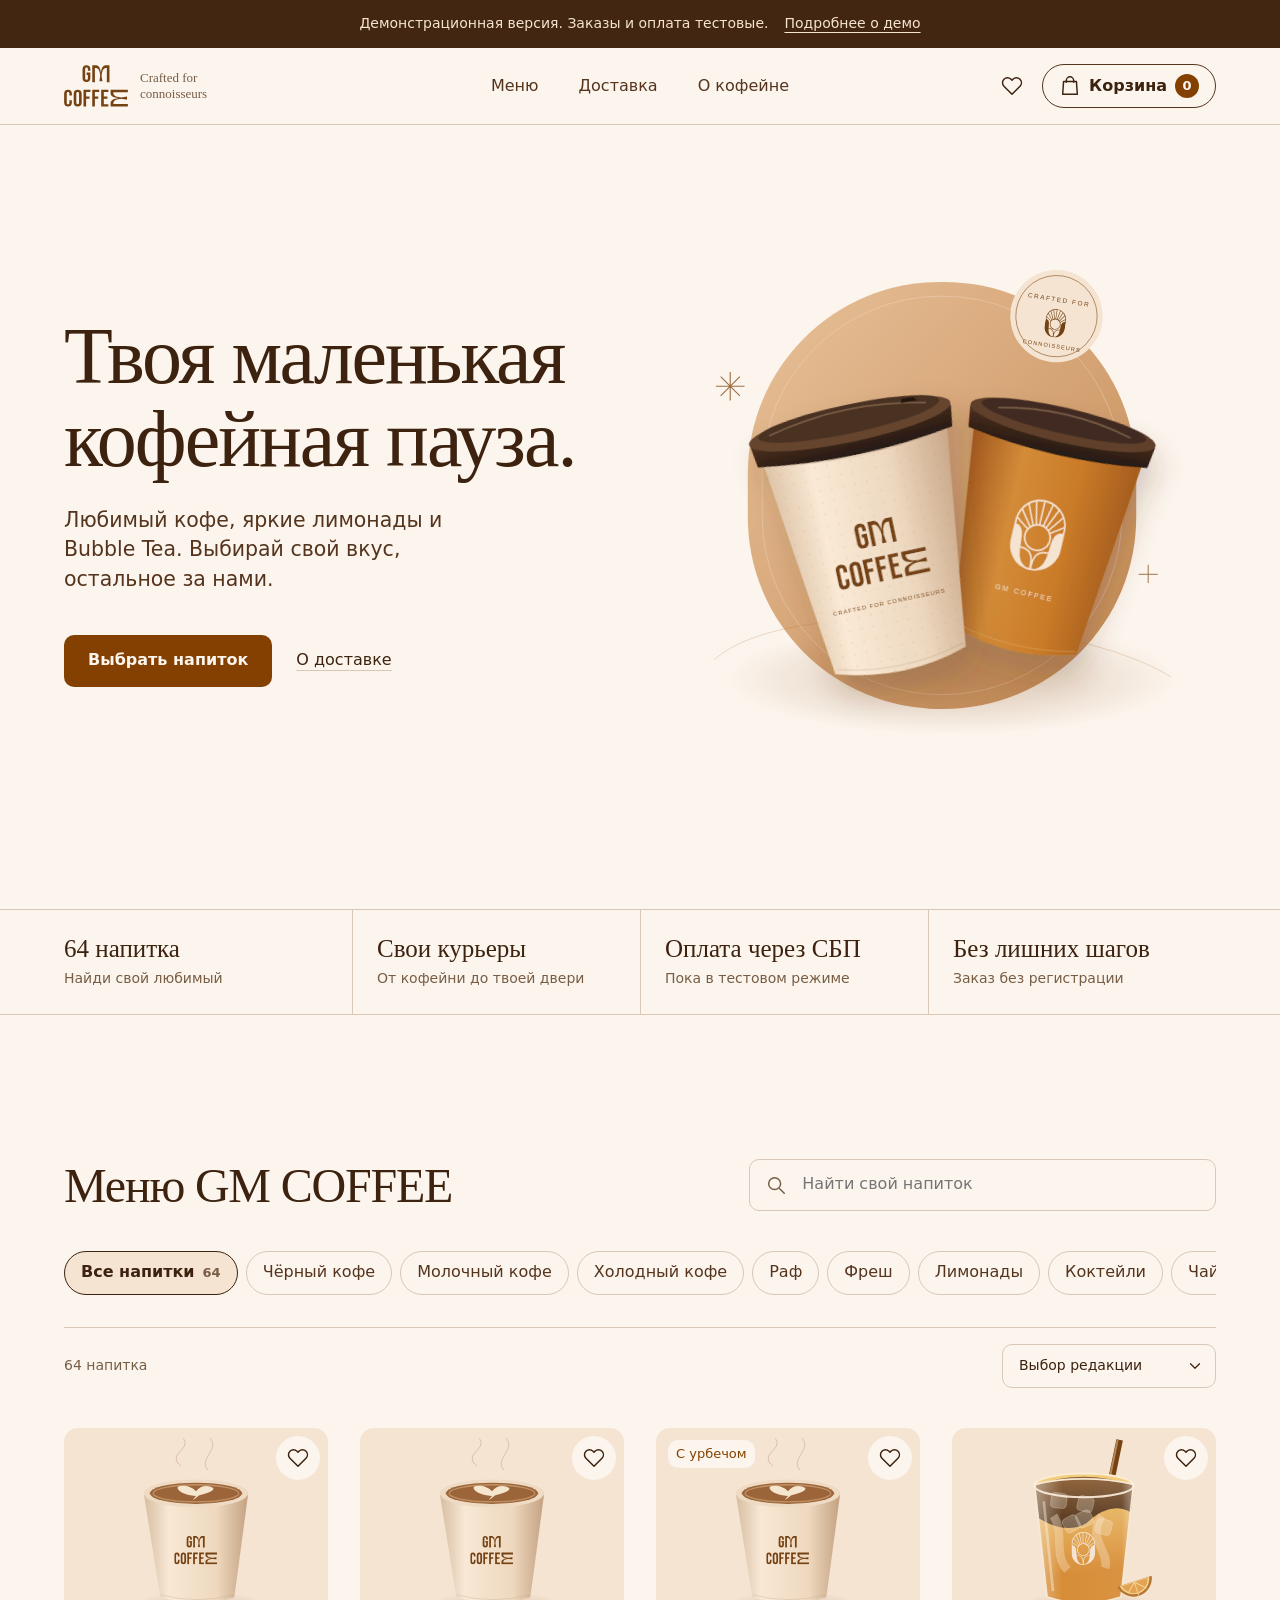
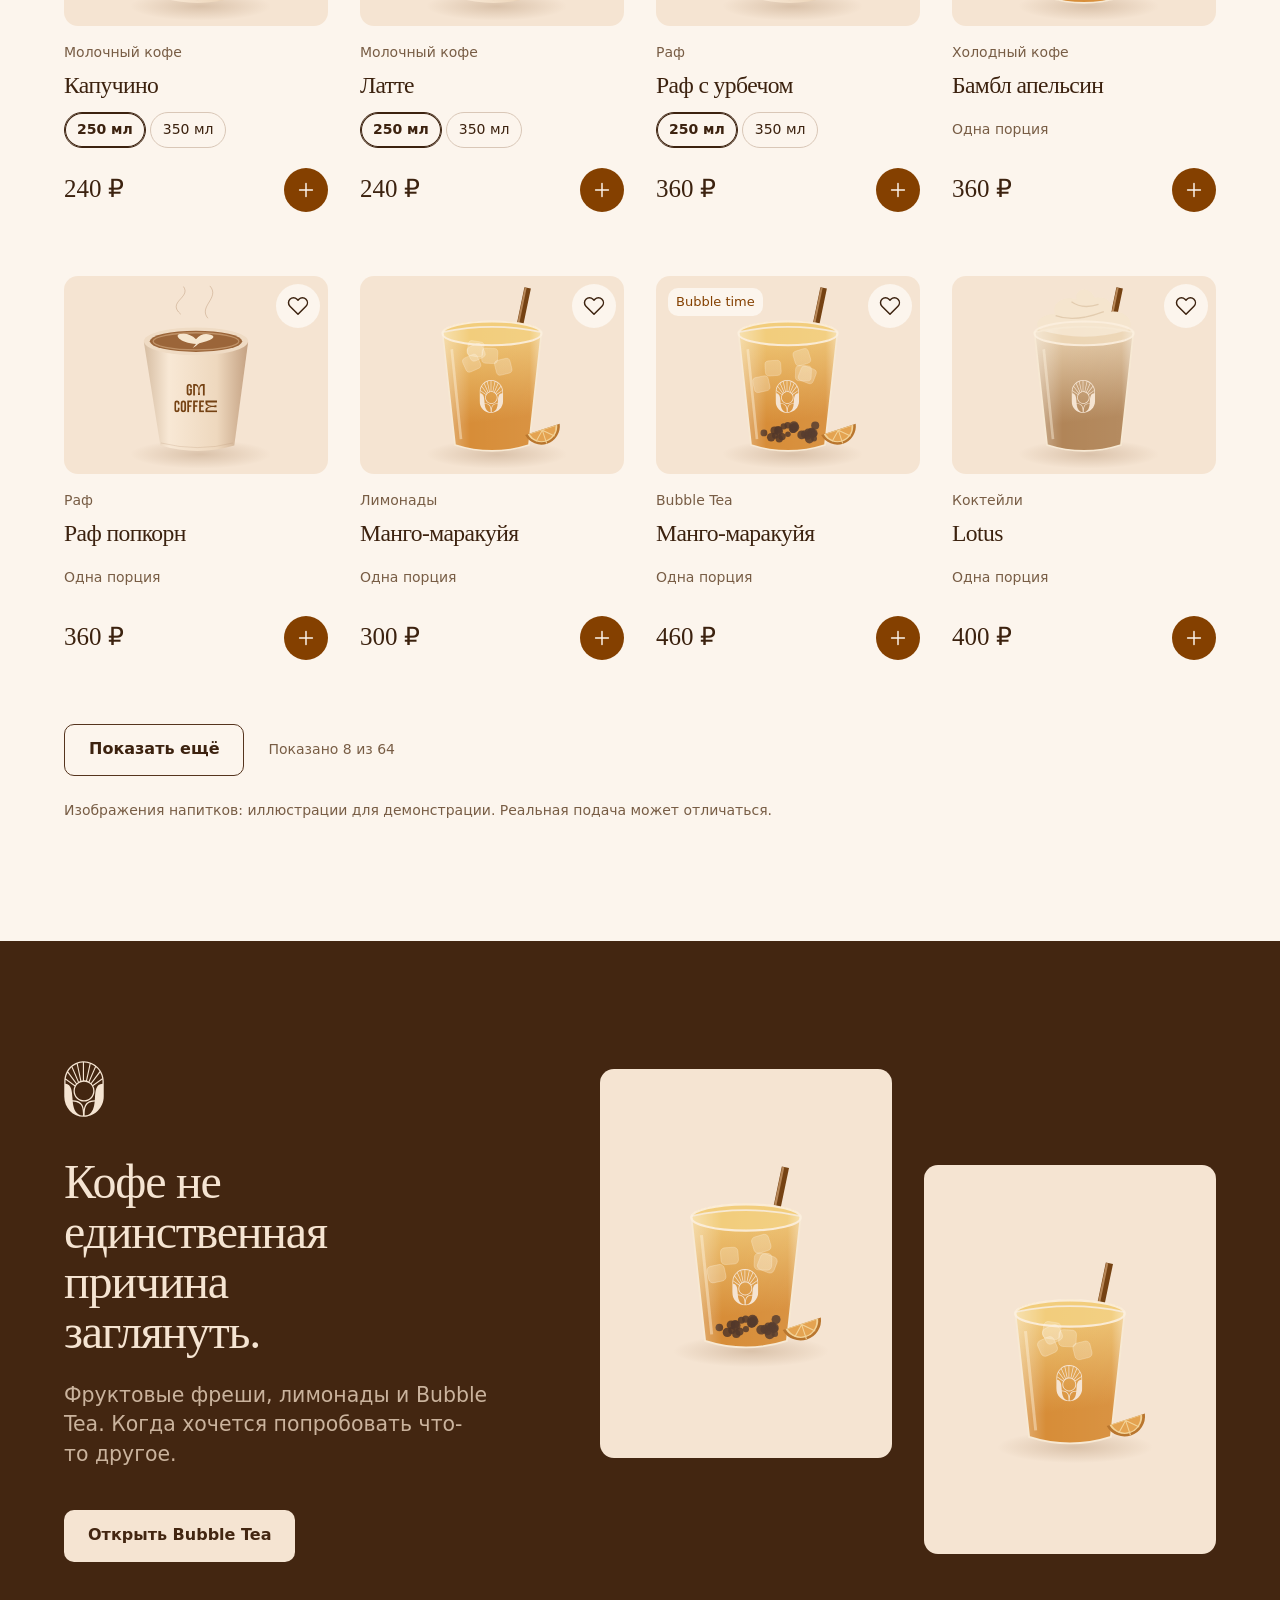
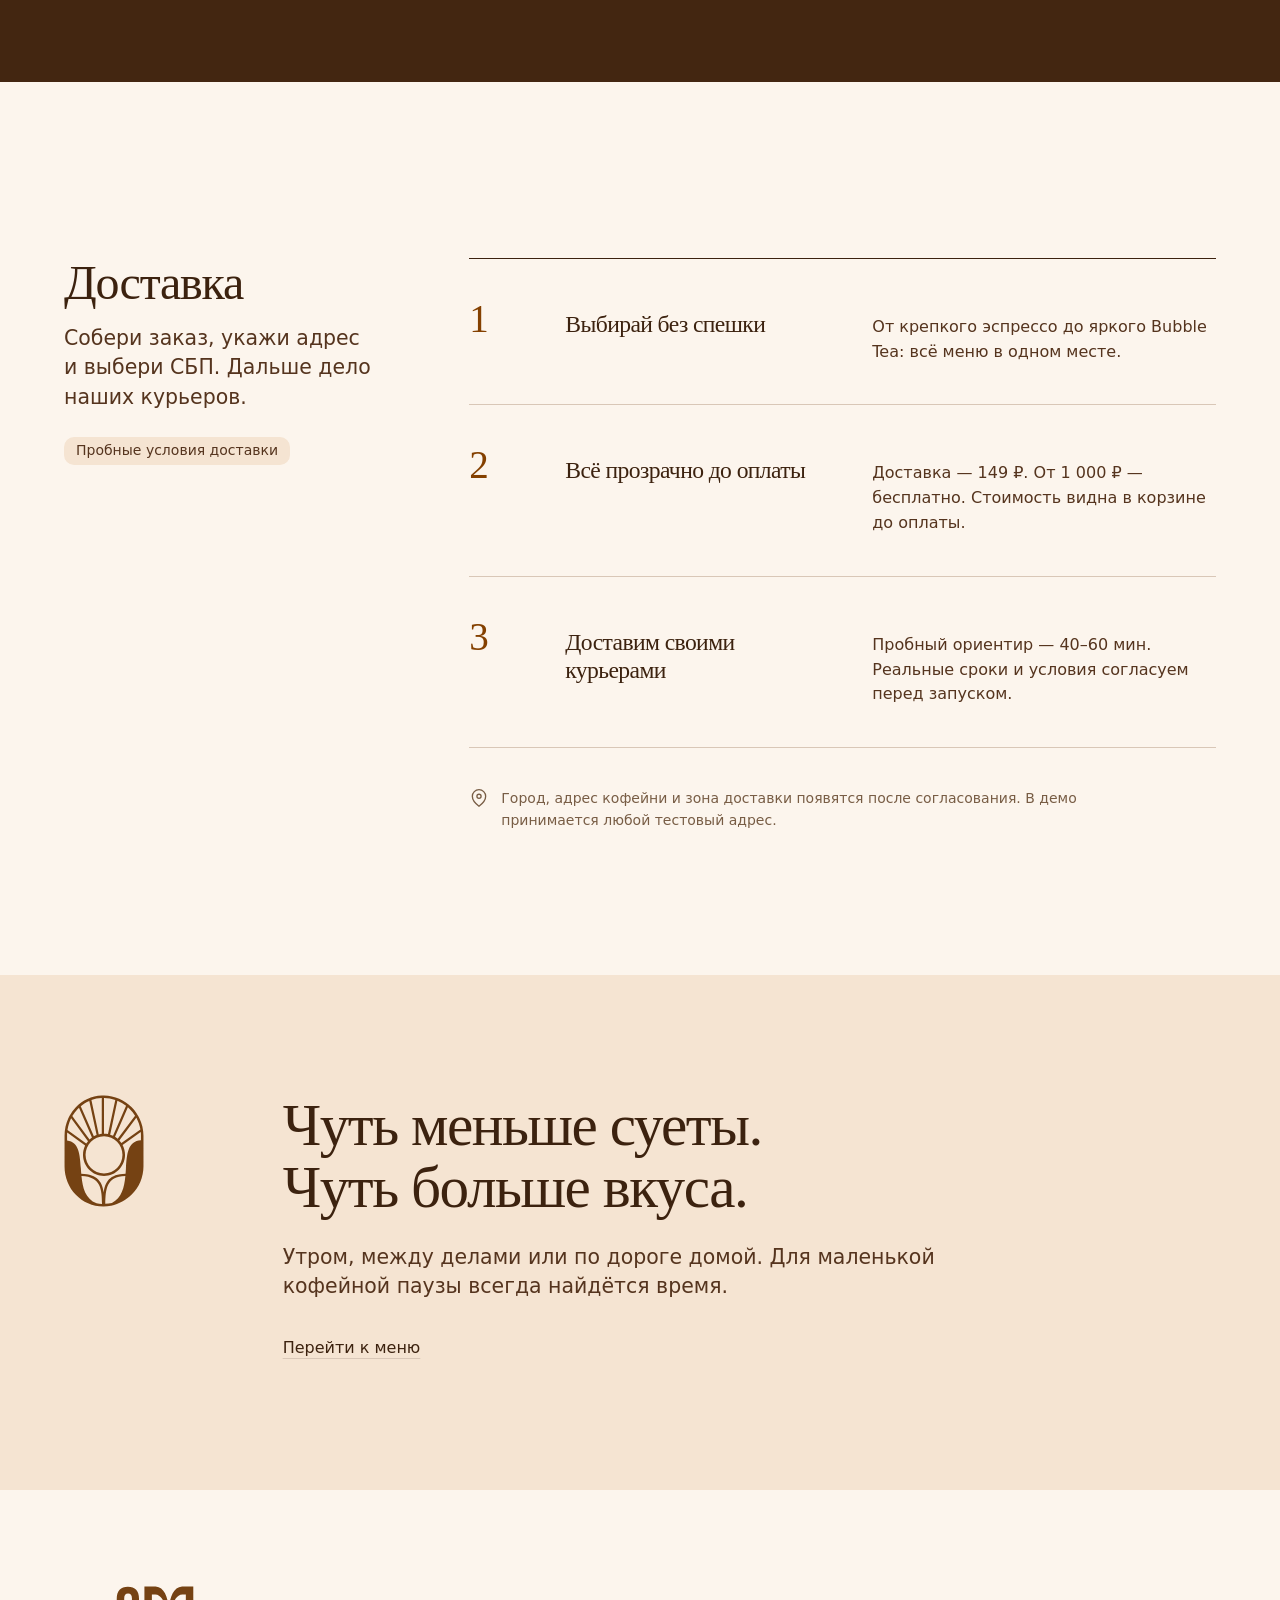
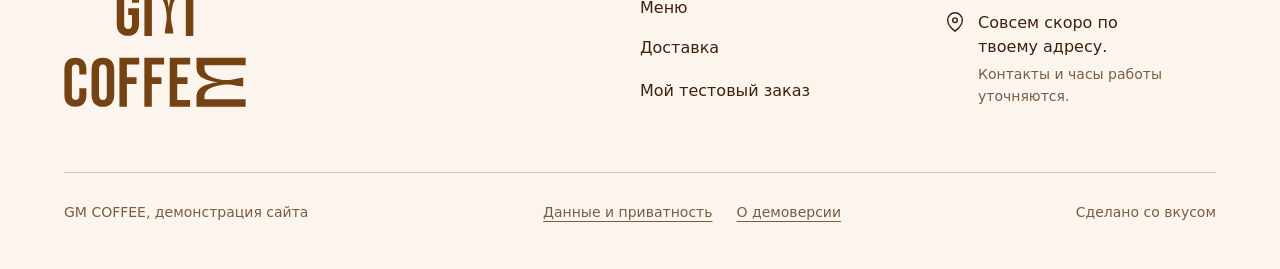
==== commit d7c23d23: "Редизайн витрины GM COFFEE Новая система стилей на фирменной палитре: токены цвета и отступов, крупн" ====
--- a/index.html
+++ b/index.html
@@ -3,13 +3,13 @@
 <head>
   <meta charset="utf-8">
   <meta name="viewport" content="width=device-width, initial-scale=1, viewport-fit=cover">
-  <meta name="theme-color" content="#f5e4d2">
+  <meta name="theme-color" content="#fcf5ed">
   <meta name="robots" content="noindex, nofollow">
-  <meta name="description" content="GM COFFEE — любимый кофе, яркие лимонады и Bubble Tea. Демонстрация онлайн-меню с корзиной и доставкой.">
-  <meta property="og:title" content="GM COFFEE — твоя кофейная пауза">
+  <meta name="description" content="GM COFFEE: любимый кофе, яркие лимонады и Bubble Tea. Демонстрация онлайн-меню с корзиной и доставкой.">
+  <meta property="og:title" content="GM COFFEE, твоя кофейная пауза">
   <meta property="og:description" content="Выбирай свой вкус. Демонстрация каталога, корзины и доставки GM COFFEE.">
   <meta http-equiv="Content-Security-Policy" content="default-src 'self'; script-src 'self'; style-src 'self'; img-src 'self' data:; font-src 'none'; connect-src 'none'; object-src 'none'; base-uri 'self'; form-action 'none'">
-  <title>GM COFFEE — твоя кофейная пауза</title>
+  <title>GM COFFEE, твоя кофейная пауза</title>
   <link rel="icon" href="assets/favicon.svg" type="image/svg+xml">
   <link rel="preload" href="assets/hero-cups.svg" as="image">
   <link rel="stylesheet" href="css/styles.css">
@@ -41,52 +41,98 @@
     <symbol id="i-file" viewBox="0 0 24 24"><path d="M6 2h8l5 5v15H6V2Zm8 0v6h5M9 12h7m-7 4h7"/></symbol>
   </svg>
   <a class="skip-link" href="#catalog">Перейти к меню</a>
-  <div class="demo-bar"><span class="demo-dot"></span>Демонстрационная версия<span class="demo-bar-extra"> · Заказы и оплата — тестовые</span><button type="button" data-action="demo-info">Подробнее <span aria-hidden="true">↗</span></button></div>
+  <div class="demo-bar"><p>Демонстрационная версия<span class="demo-bar-extra">. Заказы и оплата тестовые.</span></p><button type="button" data-action="demo-info">Подробнее о демо</button></div>
   <header class="site-header">
     <div class="container header-inner">
-      <a href="#home" class="brand" aria-label="GM COFFEE — на главную"><img src="assets/logo.svg" width="82" height="55" alt="GM COFFEE"><span class="brand-caption">CRAFTED FOR<br>CONNOISSEURS</span></a>
+      <a href="#home" class="brand" aria-label="GM COFFEE, на главную"><img src="assets/logo.svg" width="82" height="55" alt="GM COFFEE"><span class="brand-caption">Crafted for<br>connoisseurs</span></a>
       <nav class="desktop-nav" aria-label="Главная навигация"><a href="#catalog">Меню</a><a href="#delivery">Доставка</a><a href="#about">О кофейне</a></nav>
       <div class="header-actions">
-        <button type="button" class="icon-button favorite-nav" data-action="favorites" aria-label="Избранные напитки" aria-pressed="false"><svg class="icon"><use href="#i-heart"/></svg><span class="favorite-count" hidden>0</span></button>
-        <button type="button" class="cart-button" data-action="cart"><svg class="icon"><use href="#i-bag"/></svg><span class="cart-label">Корзина</span><span class="cart-badge" id="header-count">0</span></button>
-        <button type="button" class="icon-button mobile-menu-button" data-action="navigation" aria-label="Открыть навигацию"><svg class="icon"><use href="#i-menu"/></svg></button>
+        <button type="button" class="icon-button favorite-nav" data-action="favorites" aria-label="Избранные напитки" aria-pressed="false"><svg class="icon" aria-hidden="true"><use href="#i-heart"/></svg><span class="favorite-count" hidden>0</span></button>
+        <button type="button" class="cart-button" data-action="cart"><svg class="icon" aria-hidden="true"><use href="#i-bag"/></svg><span class="cart-label">Корзина</span><span class="cart-badge" id="header-count">0</span></button>
+        <button type="button" class="icon-button mobile-menu-button" data-action="navigation" aria-label="Открыть навигацию"><svg class="icon" aria-hidden="true"><use href="#i-menu"/></svg></button>
       </div>
     </div>
   </header>
   <main id="home">
-    <section class="hero container" aria-labelledby="hero-title">
-      <div class="hero-content">
-        <div class="eyebrow"><span class="tiny-spark">✳</span> НАСТРОЕНИЕ НАЧИНАЕТСЯ С КОФЕ</div>
-        <h1 id="hero-title">Твоя маленькая<br><em>кофейная</em> пауза.</h1>
-        <p class="hero-description">Любимый кофе, яркие лимонады и что-нибудь новое.<br class="desktop-break"> Выбирай свой вкус — остальное за нами.</p>
-        <div class="hero-buttons"><a class="button primary" href="#catalog">Выбрать напиток<svg class="icon"><use href="#i-arrow"/></svg></a><a class="text-link" href="#delivery">О доставке <svg class="icon"><use href="#i-arrow-up"/></svg></a></div>
-        <div class="hero-footnote"><div class="mini-brand"><img src="assets/symbol.svg" width="21" height="30" alt=""></div><div><strong>Для тех, кто ценит вкус.</strong><span>И моменты, которые хочется продлить.</span></div></div>
+    <section class="hero" aria-labelledby="hero-title">
+      <div class="container hero-inner">
+        <div class="hero-content">
+          <h1 id="hero-title">Твоя маленькая кофейная пауза.</h1>
+          <p class="lead hero-description">Любимый кофе, яркие лимонады и Bubble Tea. Выбирай свой вкус, остальное за нами.</p>
+          <div class="hero-buttons"><a class="button primary" href="#catalog">Выбрать напиток</a><a class="text-link" href="#delivery">О доставке</a></div>
+        </div>
+        <div class="hero-visual"><img src="assets/hero-cups.svg" width="680" height="620" alt="Иллюстрация фирменных стаканов GM COFFEE в кремовом и карамельном цветах" fetchpriority="high"></div>
       </div>
-      <div class="hero-visual"><img src="assets/hero-cups.svg" width="680" height="620" alt="Иллюстрация фирменных стаканов GM COFFEE в кремовом и карамельном цветах" fetchpriority="high"><span class="hero-visual-note">A LITTLE COFFEE. A LITTLE HAPPINESS.</span></div>
     </section>
-    <section class="service-strip" aria-label="Об онлайн-заказе"><div class="container service-inner">
-      <div><svg class="icon"><use href="#i-cup"/></svg><span><strong>64 напитка</strong><small>Найди свой любимый</small></span></div>
-      <div><svg class="icon"><use href="#i-truck"/></svg><span><strong>Свои курьеры</strong><small>От кофейни до твоей двери</small></span></div>
-      <div><span class="sbp-mini">СБП</span><span><strong>Оплата через СБП</strong><small>Пока в тестовом режиме</small></span></div>
-      <div><svg class="icon"><use href="#i-heart"/></svg><span><strong>Без лишних шагов</strong><small>Заказ без регистрации</small></span></div>
-    </div></section>
-    <section class="catalog container" id="catalog" aria-labelledby="catalog-title">
-      <div class="section-heading">
-        <div><div class="eyebrow">МЕНЮ GM COFFEE</div><h2 id="catalog-title">На что ты <em>сегодня?</em></h2></div>
-        <div class="search-wrap"><svg class="icon"><use href="#i-search"/></svg><input type="search" id="search" placeholder="Найти свой напиток" aria-label="Поиск по меню" maxlength="80" autocomplete="off"><button type="button" id="clear-search" class="icon-button" data-action="clear-search" aria-label="Очистить поиск" hidden><svg class="icon"><use href="#i-close"/></svg></button></div>
+    <section class="service-strip" aria-label="Об онлайн-заказе">
+      <dl class="container service-inner">
+        <div><dt>64 напитка</dt><dd>Найди свой любимый</dd></div>
+        <div><dt>Свои курьеры</dt><dd>От кофейни до твоей двери</dd></div>
+        <div><dt>Оплата через СБП</dt><dd>Пока в тестовом режиме</dd></div>
+        <div><dt>Без лишних шагов</dt><dd>Заказ без регистрации</dd></div>
+      </dl>
+    </section>
+    <section class="catalog" id="catalog" aria-labelledby="catalog-title">
+      <div class="container">
+        <div class="section-heading">
+          <h2 id="catalog-title">Меню GM COFFEE</h2>
+          <div class="search-wrap"><svg class="icon" aria-hidden="true"><use href="#i-search"/></svg><input type="search" id="search" placeholder="Найти свой напиток" aria-label="Поиск по меню" maxlength="80" autocomplete="off"><button type="button" id="clear-search" class="icon-button" data-action="clear-search" aria-label="Очистить поиск" hidden><svg class="icon" aria-hidden="true"><use href="#i-close"/></svg></button></div>
+        </div>
+        <div class="category-nav" id="categories" role="group" aria-label="Категории напитков"></div>
+        <div class="catalog-toolbar"><div class="catalog-counter"><span id="result-count" aria-live="polite">64 напитка</span><button type="button" data-action="reset-filters" class="text-button" id="reset-filters" hidden>Сбросить фильтры</button></div><label class="sort-label"><span class="sr-only">Сортировка</span><select id="sort"><option value="editorial">Выбор редакции</option><option value="price-asc">Сначала дешевле</option><option value="price-desc">Сначала дороже</option><option value="name">По алфавиту</option></select><svg class="icon" aria-hidden="true"><use href="#i-chevron"/></svg></label></div>
+        <div class="product-grid" id="product-grid"></div>
+        <div class="load-more-wrap"><button type="button" class="button outline" id="load-more" data-action="load-more">Показать ещё</button><p id="catalog-progress"></p></div>
+        <p class="illustration-note">Изображения напитков: иллюстрации для демонстрации. Реальная подача может отличаться.</p>
       </div>
-      <div class="category-nav" id="categories" role="group" aria-label="Категории напитков"></div>
-      <div class="catalog-toolbar"><div class="catalog-counter"><span id="result-count" aria-live="polite">64 напитка</span><button type="button" data-action="reset-filters" class="text-button" id="reset-filters" hidden>Сбросить фильтры</button></div><label class="sort-label"><span class="sr-only">Сортировка</span><select id="sort"><option value="editorial">Выбор редакции</option><option value="price-asc">Сначала дешевле</option><option value="price-desc">Сначала дороже</option><option value="name">По алфавиту</option></select><svg class="icon"><use href="#i-chevron"/></svg></label></div>
-      <div class="product-grid" id="product-grid"></div>
-      <div class="load-more-wrap"><button type="button" class="button outline" id="load-more" data-action="load-more">Показать ещё<svg class="icon"><use href="#i-plus"/></svg></button><p id="catalog-progress"></p></div>
-      <p class="illustration-note">Изображения напитков — иллюстрации для демонстрации. Реальная подача может отличаться.</p>
     </section>
-    <section class="discovery container" aria-labelledby="discovery-title"><div class="discovery-pattern" aria-hidden="true"></div><img src="assets/symbol-light.svg" class="discovery-symbol" width="94" height="132" alt=""><div class="discovery-copy"><div class="eyebrow">ЗА ПРЕДЕЛАМИ ПРИВЫЧНОГО</div><h2 id="discovery-title">Кофе — не единственная<br>причина <em>заглянуть.</em></h2><p>Фруктовые фреши, лимонады и Bubble Tea.<br>Когда хочется попробовать что-то другое.</p><button type="button" class="button cream" data-action="category-jump" data-category="bubble-tea">Открыть Bubble Tea<svg class="icon"><use href="#i-arrow"/></svg></button></div><div class="discovery-drinks" aria-hidden="true"><img src="assets/drinks/bubble-tea-01.svg" width="400" height="300" alt=""><img src="assets/drinks/lemonades-02.svg" width="400" height="300" alt=""></div></section>
-    <section class="delivery container" id="delivery" aria-labelledby="delivery-title"><div class="delivery-intro"><div class="eyebrow">КОФЕЙНЯ БЛИЖЕ, ЧЕМ КАЖЕТСЯ</div><h2 id="delivery-title">Твой кофе.<br>Там, где <em>ты.</em></h2><p>Собери заказ, укажи адрес и выбери СБП.<br>Дальше — дело наших курьеров.</p><span class="demo-tag">Пробные условия доставки</span></div><div class="delivery-details"><div class="delivery-feature"><span class="feature-number">01</span><div><h3>Выбирай без спешки</h3><p>От крепкого эспрессо до яркого Bubble Tea — всё меню в одном месте.</p></div></div><div class="delivery-feature"><span class="feature-number">02</span><div><h3>Всё прозрачно до оплаты</h3><p id="delivery-terms"></p></div></div><div class="delivery-feature"><span class="feature-number">03</span><div><h3>Доставим своими курьерами</h3><p id="delivery-eta"></p></div></div><div class="location-note"><svg class="icon"><use href="#i-pin"/></svg><p>Город, адрес кофейни и зона доставки появятся после согласования. В демо принимается любой тестовый адрес.</p></div></div></section>
-    <section class="about" id="about" aria-labelledby="about-title"><div class="container about-inner"><div class="about-mark"><img src="assets/symbol.svg" width="97" height="135" alt=""><span>CRAFTED FOR CONNOISSEURS</span></div><div class="about-copy"><div class="eyebrow">ЭТО GM COFFEE</div><h2 id="about-title">Чуть меньше суеты.<br>Чуть больше <em>вкуса.</em></h2><p>Утром, между делами или по дороге домой.<br>Для маленькой кофейной паузы всегда найдётся время.</p></div><a href="#catalog" class="round-link" aria-label="Перейти к меню"><svg class="icon"><use href="#i-arrow-up"/></svg></a></div></section>
+    <section class="discovery" aria-labelledby="discovery-title">
+      <div class="container discovery-inner">
+        <div class="discovery-copy">
+          <img src="assets/symbol-light.svg" class="discovery-symbol" width="47" height="66" alt="">
+          <h2 id="discovery-title">Кофе не единственная причина заглянуть.</h2>
+          <p class="lead">Фруктовые фреши, лимонады и Bubble Tea. Когда хочется попробовать что-то другое.</p>
+          <button type="button" class="button cream" data-action="category-jump" data-category="bubble-tea">Открыть Bubble Tea</button>
+        </div>
+        <div class="discovery-drinks" aria-hidden="true"><img src="assets/drinks/bubble-tea-01.svg" width="400" height="300" alt=""><img src="assets/drinks/lemonades-02.svg" width="400" height="300" alt=""></div>
+      </div>
+    </section>
+    <section class="delivery" id="delivery" aria-labelledby="delivery-title">
+      <div class="container delivery-inner">
+        <div class="delivery-intro">
+          <h2 id="delivery-title">Доставка</h2>
+          <p class="lead">Собери заказ, укажи адрес и выбери СБП. Дальше дело наших курьеров.</p>
+          <span class="demo-tag">Пробные условия доставки</span>
+        </div>
+        <ol class="delivery-details">
+          <li class="delivery-feature"><h3>Выбирай без спешки</h3><p>От крепкого эспрессо до яркого Bubble Tea: всё меню в одном месте.</p></li>
+          <li class="delivery-feature"><h3>Всё прозрачно до оплаты</h3><p id="delivery-terms"></p></li>
+          <li class="delivery-feature"><h3>Доставим своими курьерами</h3><p id="delivery-eta"></p></li>
+        </ol>
+        <div class="location-note"><svg class="icon" aria-hidden="true"><use href="#i-pin"/></svg><p>Город, адрес кофейни и зона доставки появятся после согласования. В демо принимается любой тестовый адрес.</p></div>
+      </div>
+    </section>
+    <section class="about" id="about" aria-labelledby="about-title">
+      <div class="container about-inner">
+        <img src="assets/symbol.svg" class="about-mark" width="97" height="135" alt="">
+        <div class="about-copy">
+          <h2 id="about-title">Чуть меньше суеты. Чуть больше вкуса.</h2>
+          <p class="lead">Утром, между делами или по дороге домой. Для маленькой кофейной паузы всегда найдётся время.</p>
+          <a href="#catalog" class="text-link">Перейти к меню</a>
+        </div>
+      </div>
+    </section>
   </main>
-  <footer class="footer container"><div class="footer-top"><a href="#home" aria-label="GM COFFEE — на главную"><img src="assets/logo.svg" width="91" height="61" alt="GM COFFEE"></a><div class="footer-links"><a href="#catalog">Меню</a><a href="#delivery">Доставка</a><button type="button" data-action="last-order">Мой тестовый заказ</button></div><div class="footer-address"><svg class="icon"><use href="#i-pin"/></svg><span>Совсем скоро — по твоему адресу.<small>Контакты и часы работы уточняются.</small></span></div></div><div class="footer-bottom"><span>GM COFFEE · Демонстрация сайта</span><div><button type="button" data-action="privacy">Данные и приватность</button><button type="button" data-action="demo-info">О демоверсии</button></div><span>Сделано со вкусом <span aria-hidden="true">✳</span></span></div></footer>
-  <div class="mobile-cart" id="mobile-cart" hidden><button type="button" data-action="cart"><span><svg class="icon"><use href="#i-bag"/></svg>Корзина <span id="mobile-count"></span></span><strong id="mobile-total"></strong><svg class="icon"><use href="#i-arrow"/></svg></button></div>
+  <footer class="footer">
+    <div class="container">
+      <div class="footer-top">
+        <a href="#home" class="footer-logo" aria-label="GM COFFEE, на главную"><img src="assets/logo.svg" width="182" height="122" alt="GM COFFEE"></a>
+        <div class="footer-links"><a href="#catalog">Меню</a><a href="#delivery">Доставка</a><button type="button" data-action="last-order">Мой тестовый заказ</button></div>
+        <div class="footer-address"><svg class="icon" aria-hidden="true"><use href="#i-pin"/></svg><p>Совсем скоро по твоему адресу.<small>Контакты и часы работы уточняются.</small></p></div>
+      </div>
+      <div class="footer-bottom"><span>GM COFFEE, демонстрация сайта</span><div><button type="button" data-action="privacy">Данные и приватность</button><button type="button" data-action="demo-info">О демоверсии</button></div><span>Сделано со вкусом</span></div>
+    </div>
+  </footer>
+  <div class="mobile-cart" id="mobile-cart" hidden><button type="button" data-action="cart"><span><svg class="icon" aria-hidden="true"><use href="#i-bag"/></svg>Корзина <span id="mobile-count"></span></span><strong id="mobile-total"></strong></button></div>
   <dialog id="modal" class="modal" aria-labelledby="modal-title"><div id="modal-content"></div></dialog>
   <div class="toast" id="toast" role="status" aria-live="polite" hidden></div>
   <noscript><div class="noscript">Чтобы открыть меню и корзину, включите JavaScript в браузере. Это демонстрация: реальные заказы и платежи не принимаются.</div></noscript>
--- a/css/styles.css
+++ b/css/styles.css
@@ -1,28 +1,399 @@
-:root{--cream:#f5e4d2;--cream-light:#fcf5ed;--sand:#ebd6bf;--sand-deep:#d1c0ac;--caramel:#cc7d1d;--coffee:#754213;--coffee-mid:#854d19;--ink:#4d2d17;--muted:#82674f;--line:rgba(117,66,19,.17);--shadow:0 20px 70px rgba(67,37,16,.13);--radius:18px;--sans:-apple-system,BlinkMacSystemFont,"Segoe UI",Arial,sans-serif;--serif:Georgia,"Times New Roman",serif}
-*{box-sizing:border-box}html{scroll-behavior:smooth;scroll-padding-top:108px}body{margin:0;background:var(--cream-light);color:var(--ink);font-family:var(--sans);font-size:15px;line-height:1.55;-webkit-font-smoothing:antialiased}body.modal-open{overflow:hidden}h1,h2,h3,p{margin:0}h1,h2{font-family:var(--serif);font-weight:400;line-height:1.04;letter-spacing:-.04em}h1 em,h2 em{font-weight:400;color:var(--coffee-mid)}a{color:inherit;text-decoration:none}button,input,select,textarea{font:inherit;color:inherit}button{cursor:pointer}button,a,input,select,textarea{-webkit-tap-highlight-color:transparent}button{border:0;background:none}button:disabled{cursor:not-allowed;opacity:.48}button:disabled:hover{transform:none}button:focus-visible,a:focus-visible,summary:focus-visible{outline:2px solid var(--coffee);outline-offset:4px}input:focus,select:focus,textarea:focus{outline:2px solid var(--coffee);outline-offset:2px}img{display:block;max-width:100%;height:auto}svg{flex-shrink:0}.icon{width:22px;height:22px;fill:none;stroke:currentColor;stroke-width:1.6;stroke-linecap:round;stroke-linejoin:round}.icon-library{position:absolute;width:0;height:0;overflow:hidden}.container{width:min(1280px,calc(100% - 96px));margin-inline:auto}.sr-only{position:absolute;width:1px;height:1px;padding:0;margin:-1px;overflow:hidden;clip:rect(0,0,0,0);white-space:nowrap;border:0}[hidden]{display:none!important}.skip-link{position:fixed;z-index:200;top:-100px;left:12px;padding:12px 20px;background:var(--coffee);color:var(--cream);border-radius:10px}.skip-link:focus{top:12px}.button{display:inline-flex;align-items:center;justify-content:center;gap:24px;min-height:54px;padding:15px 25px;border-radius:9px;font-size:14px;font-weight:600;transition:background .2s,transform .2s}.button:hover{transform:translateY(-2px)}.primary{background:var(--coffee);color:var(--cream-light)}.primary:hover{background:#5e340e}.outline{border:1px solid var(--line);background:transparent}.outline:hover{background:var(--cream)}.cream{background:var(--cream);color:var(--coffee)}.button.full{width:100%}.text-link{display:inline-flex;align-items:center;gap:10px;font-size:14px;padding:14px 0;border-bottom:1px solid var(--line)}.text-button{font-size:13px;text-decoration:underline;text-underline-offset:3px;padding:7px 0;color:var(--coffee)}.icon-button{display:inline-flex;align-items:center;justify-content:center;width:44px;height:44px;flex-shrink:0;border-radius:50%;transition:background .15s}.icon-button:hover{background:var(--sand)}.eyebrow{font-size:10px;font-weight:650;letter-spacing:2px;line-height:1.7;color:var(--coffee)}.tiny-spark{font-size:22px;vertical-align:-2px;margin-right:7px}.demo-bar{background:var(--coffee);color:var(--cream);display:flex;gap:5px;align-items:center;justify-content:center;padding:7px 18px;font-size:10px;letter-spacing:.3px;min-height:31px}.demo-bar button{color:var(--cream);font-size:10px;border-bottom:1px solid rgba(245,228,210,.4);margin-left:15px;padding:0}.demo-dot{width:5px;height:5px;border-radius:50%;background:var(--sand);margin-right:4px}.site-header{position:sticky;top:0;background:rgba(252,245,237,.96);z-index:30;border-bottom:1px solid var(--line);backdrop-filter:blur(16px)}.header-inner{height:93px;display:flex;align-items:center;justify-content:space-between;gap:25px}.brand{display:flex;align-items:center;gap:22px}.brand img{width:79px;height:53px}.brand-caption{font-size:8px;letter-spacing:1.5px;line-height:1.65;border-left:1px solid var(--line);padding-left:22px}.desktop-nav{display:flex;gap:36px;font-size:13px;font-weight:500}.desktop-nav a{position:relative;padding-block:12px}.desktop-nav a:after{content:"";position:absolute;bottom:6px;left:0;width:0;height:1px;background:var(--coffee);transition:width .2s}.desktop-nav a:hover:after{width:100%}.header-actions{display:flex;align-items:center;gap:15px}.favorite-nav{position:relative}.favorite-count{position:absolute;right:0;top:0;background:var(--coffee);color:var(--cream);font-size:9px;min-width:17px;height:17px;line-height:17px;border-radius:50%}.favorite-nav[aria-pressed=true]{background:var(--sand)}.cart-button{display:flex;align-items:center;gap:12px;background:var(--coffee);color:var(--cream-light);height:46px;padding:0 17px;border-radius:9px;font-size:13px}.cart-button .icon{width:18px;height:18px}.cart-badge{display:inline-flex;align-items:center;justify-content:center;min-width:23px;height:23px;border-radius:50%;background:rgba(245,228,210,.16);font-size:11px}.mobile-menu-button{display:none}.hero{display:grid;grid-template-columns:1.06fr 1fr;align-items:center;min-height:605px;padding-block:20px 33px;gap:0}.hero-content{position:relative;z-index:1;padding-top:14px}.hero h1{font-size:clamp(52px,5.05vw,77px);line-height:1.08;letter-spacing:-.055em;margin:22px -30px 25px 0}.hero h1 em{color:#a7682f}.hero-description{font-size:14px;line-height:1.85;color:var(--muted)}.hero-buttons{display:flex;align-items:center;gap:31px;margin-top:29px}.hero-footnote{display:flex;align-items:center;gap:12px;margin-top:46px;font-size:10px;line-height:1.75}.hero-footnote strong{display:block;font-weight:550;font-size:11px}.hero-footnote span{color:var(--muted)}.mini-brand{width:45px;height:45px;background:var(--cream);border:1px solid var(--line);border-radius:50%;display:grid;place-items:center}.hero-visual{position:relative;margin-right:-18px;align-self:center}.hero-visual>img{width:100%;max-height:570px;object-fit:contain}.hero-visual-note{position:absolute;bottom:4px;right:30px;font-size:7px;letter-spacing:2.2px;color:var(--coffee);opacity:.75}.service-strip{border-top:1px solid var(--line);border-bottom:1px solid var(--line);background:#f3e6d7}.service-inner{display:grid;grid-template-columns:repeat(4,1fr);padding:22px 0}.service-inner>div{display:flex;align-items:center;justify-content:center;gap:17px;border-right:1px solid var(--line)}.service-inner>div:first-child{justify-content:flex-start}.service-inner>div:last-child{border:0}.service-inner .icon{width:26px;height:26px;color:var(--coffee)}.service-inner strong{display:block;font-size:12px;font-weight:600}.service-inner small{display:block;font-size:10px;color:var(--muted);margin-top:3px}.sbp-mini{font-size:15px;letter-spacing:-1px;font-weight:800;color:var(--coffee)}.catalog{padding-block:76px 68px;scroll-margin-top:105px}.section-heading{display:flex;justify-content:space-between;align-items:flex-end;gap:25px;margin-bottom:34px}.section-heading h2{font-size:49px;margin-top:11px}.search-wrap{display:flex;align-items:center;width:310px;height:46px;border:1px solid var(--line);border-radius:8px;padding:0 14px;gap:10px;background:rgba(255,255,255,.2)}.search-wrap>.icon{width:18px;color:var(--muted)}.search-wrap input{width:100%;padding:10px 0;border:0;min-width:0;background:transparent;font-size:12px;outline:none}.search-wrap:focus-within{outline:2px solid var(--coffee);outline-offset:3px}.search-wrap input:focus{outline:none}.search-wrap input::placeholder{color:var(--muted)}.search-wrap input::-webkit-search-cancel-button{-webkit-appearance:none}.search-wrap .icon-button{width:25px;height:30px}.search-wrap .icon-button .icon{width:15px}.category-nav{display:flex;align-items:center;gap:7px;flex-wrap:wrap;padding-bottom:24px;border-bottom:1px solid var(--line)}.category-tab{padding:10px 15px;border:1px solid var(--line);border-radius:7px;font-size:12px;white-space:nowrap;transition:background .15s;color:var(--coffee)}.category-tab:hover{background:var(--cream)}.category-tab[aria-pressed=true]{background:var(--coffee);border-color:var(--coffee);color:var(--cream-light)}.category-tab .category-count{margin-left:8px;font-size:10px;opacity:.6}.catalog-toolbar{display:flex;align-items:center;justify-content:space-between;margin:20px 0;font-size:11px;color:var(--muted);gap:15px}.catalog-counter{display:flex;align-items:center;gap:16px}.catalog-counter .text-button{font-size:11px}.sort-label{position:relative;display:flex;align-items:center;gap:4px}.sort-label select{background:transparent;border:0;appearance:none;font-size:11px;cursor:pointer;padding:7px 23px 7px 7px;max-width:170px}.sort-label .icon{position:absolute;right:0;pointer-events:none;width:15px;height:15px}.product-grid{display:grid;grid-template-columns:repeat(4,minmax(0,1fr));gap:26px 20px}.product-card{position:relative;min-width:0;border:1px solid var(--line);border-radius:12px;background:#fffbf5;overflow:hidden;transition:box-shadow .25s,transform .25s}.product-card:hover{box-shadow:0 12px 22px rgba(89,54,26,.065);transform:translateY(-3px)}.product-visual{position:relative;aspect-ratio:1.26;background:#f0e3d3;overflow:hidden}.product-card:nth-child(4n+2) .product-visual{background:#eaddcc}.product-card:nth-child(4n+3) .product-visual{background:#efe2d6}.product-card:nth-child(4n+4) .product-visual{background:#f1e3cb}.product-visual:after{content:"";position:absolute;inset:16px;border:1px solid rgba(133,77,25,.07);border-radius:140px 140px 4px 4px;pointer-events:none}.product-open-image{width:100%;height:100%;display:block;padding:0;position:relative;z-index:1}.product-open-image img{width:100%;height:100%;object-fit:contain;transition:transform .35s}.product-card:hover .product-open-image img{transform:scale(1.045)}.product-favorite{position:absolute;right:10px;top:10px;width:36px;height:36px;background:rgba(255,250,242,.65);z-index:2}.product-favorite .icon{width:17px;height:17px}.product-favorite[aria-pressed=true] .icon{fill:var(--coffee);stroke:var(--coffee)}.product-sticker{position:absolute;left:12px;top:16px;font-size:8px;font-weight:550;letter-spacing:1px;z-index:2;color:var(--coffee);pointer-events:none}.product-info{padding:17px 18px 18px}.product-category{font-size:9px;color:var(--muted);letter-spacing:.6px;text-transform:uppercase;margin-bottom:5px}.product-title{font-weight:550;font-size:16px;line-height:1.35;min-height:44px;letter-spacing:-.3px}.product-title button{padding:0;text-align:left;line-height:inherit;letter-spacing:inherit}.product-title button:hover{text-decoration:underline;text-underline-offset:4px}.size-options{display:flex;gap:3px;align-items:center;margin:10px 0 15px;min-height:29px}.size-button{font-size:10px;border:1px solid transparent;padding:4px 10px;border-radius:5px;color:var(--muted);min-height:29px}.size-button[aria-pressed=true]{border-color:var(--line);background:var(--cream-light);color:var(--coffee)}.single-size{font-size:10px;color:var(--muted);padding-block:5px}.product-bottom{display:flex;align-items:center;justify-content:space-between;gap:7px}.product-price{font-weight:600;font-size:19px;letter-spacing:-.5px;white-space:nowrap}.add-button{display:flex;align-items:center;justify-content:center;border-radius:7px;background:var(--coffee);color:var(--cream-light);width:41px;height:36px;transition:background .15s}.add-button:hover{background:#a26428}.add-button .icon{width:18px;height:18px}.quantity-control{display:inline-flex;align-items:center;background:var(--cream);border-radius:7px;border:1px solid var(--line);flex-shrink:0;height:36px}.quantity-control button{width:32px;height:34px;display:flex;align-items:center;justify-content:center;border-radius:6px}.quantity-control button:hover{background:var(--sand)}.quantity-control button .icon{width:14px;height:14px}.quantity-control span{min-width:22px;text-align:center;font-size:12px;font-weight:600}.load-more-wrap{display:flex;flex-direction:column;align-items:center;gap:12px;margin-top:36px}.load-more-wrap .button{min-width:212px;min-height:48px;font-size:12px}.load-more-wrap p{font-size:10px;color:var(--muted)}.illustration-note{font-size:10px;text-align:center;color:var(--muted);margin-top:22px}.empty-state{grid-column:1/-1;text-align:center;padding:48px 20px;background:var(--cream);border:1px dashed var(--line);border-radius:var(--radius)}.empty-state .icon{width:39px;height:39px;color:var(--coffee);margin-bottom:18px}.empty-state h3{font-family:var(--serif);font-size:27px;font-weight:400;margin-bottom:8px}.empty-state p{font-size:13px;color:var(--muted);max-width:380px;margin:0 auto 20px}.discovery{position:relative;display:flex;align-items:center;min-height:367px;padding:45px 59px;background:var(--coffee);color:var(--cream);border-radius:14px;overflow:hidden}.discovery-pattern{position:absolute;inset:0;background-image:radial-gradient(circle,rgba(245,228,210,.10) 2px,transparent 2.5px);background-size:17px 17px;mask-image:linear-gradient(90deg,#000,transparent 40%,transparent 60%,#000)}.discovery-symbol{width:75px;margin-right:45px;opacity:.7}.discovery-copy{z-index:2}.discovery .eyebrow{color:var(--sand);font-size:8px;letter-spacing:1.6px}.discovery h2{font-size:40px;line-height:1.13;margin:13px 0 16px}.discovery h2 em{color:#e9ba7b}.discovery p{font-size:12px;line-height:1.7;color:var(--sand)}.discovery .button{min-height:43px;font-size:11px;padding:12px 19px;gap:21px;margin-top:22px}.discovery-drinks{position:absolute;right:0;width:39%;height:100%;top:0;pointer-events:none}.discovery-drinks img{position:absolute;max-width:none;width:355px;right:45px;top:43px;transform:rotate(-13deg);filter:drop-shadow(10px 20px 10px rgba(35,21,13,.2))}.discovery-drinks img+img{width:318px;right:-75px;top:71px;transform:rotate(14deg)}.delivery{display:grid;grid-template-columns:1fr 1fr;gap:80px;padding-block:100px;scroll-margin-top:80px}.delivery h2{font-size:61px;margin:19px 0 25px;line-height:1.09}.delivery-intro>p{font-size:13px;line-height:1.85;color:var(--muted)}.demo-tag{display:inline-block;font-size:9px;letter-spacing:.5px;background:var(--cream);color:var(--coffee);border:1px solid var(--line);border-radius:4px;padding:5px 9px;margin-top:23px}.delivery-details{padding-top:7px}.delivery-feature{display:flex;gap:24px;margin-bottom:28px}.feature-number{font-family:var(--serif);font-size:20px;color:#b98a5b;width:28px;flex-shrink:0;padding-top:1px}.delivery-feature h3{font-size:15px;font-weight:550;margin-bottom:7px}.delivery-feature p{font-size:12px;line-height:1.7;color:var(--muted);max-width:370px}.location-note{display:flex;gap:12px;padding:18px;border:1px solid var(--line);border-radius:9px;background:var(--cream)}.location-note .icon{width:20px;height:20px;color:var(--coffee)}.location-note p{font-size:10px;line-height:1.7;color:var(--muted)}.about{background:var(--cream);border-block:1px solid var(--line);padding-block:61px}.about-inner{display:flex;align-items:center;gap:80px}.about-mark{border:1px solid var(--line);border-radius:130px 130px 0 0;width:185px;height:229px;display:flex;flex-direction:column;align-items:center;justify-content:center;gap:20px;flex-shrink:0;background:radial-gradient(circle,rgba(117,66,19,.035) 1px,transparent 1.5px);background-size:9px 9px}.about-mark img{width:65px;height:91px}.about-mark span{font-size:5px;letter-spacing:1.4px}.about h2{font-size:49px;line-height:1.1;margin:12px 0 20px}.about p{font-size:12px;color:var(--muted);line-height:1.8}.round-link{display:grid;place-items:center;width:77px;height:77px;border:1px solid var(--coffee);border-radius:50%;margin-left:auto;transition:background .2s}.round-link:hover{background:var(--sand)}.round-link .icon{width:29px;height:29px}.footer{padding-block:42px 24px}.footer-top{display:flex;align-items:center;justify-content:space-between;gap:35px;padding-bottom:36px}.footer-links{display:flex;gap:30px;font-size:11px}.footer-links button{font-size:11px;padding:0}.footer a:hover,.footer button:hover{text-decoration:underline;text-underline-offset:4px}.footer-address{display:flex;align-items:center;gap:12px;font-size:11px}.footer-address .icon{width:19px;height:19px}.footer-address small{display:block;font-size:9px;color:var(--muted);margin-top:4px}.footer-bottom{border-top:1px solid var(--line);padding-top:20px;display:flex;align-items:center;justify-content:space-between;font-size:9px;color:var(--muted);gap:16px}.footer-bottom>div{display:flex;gap:20px}.footer-bottom button{padding:0;font-size:9px;color:var(--muted)}.footer-bottom>span:last-child span{font-size:17px;vertical-align:-2px;padding-left:6px}.mobile-cart{display:none}.noscript{position:fixed;inset:auto 0 0;background:var(--coffee);color:var(--cream);padding:25px;z-index:100}
-/* Dialogs */
-.modal{border:0;padding:0;margin:auto;width:min(850px,calc(100% - 40px));max-width:none;max-height:calc(100dvh - 50px);border-radius:19px;background:var(--cream-light);color:var(--ink);box-shadow:var(--shadow);overscroll-behavior:contain}.modal::backdrop{background:rgba(44,27,16,.45);backdrop-filter:blur(4px)}.modal[open]{animation:modal-in .2s ease-out}.modal h2{font-size:35px;line-height:1.13}.modal-heading{display:flex;align-items:center;justify-content:space-between;gap:20px;padding:24px 30px;border-bottom:1px solid var(--line)}.modal-heading .icon-button{width:38px;height:38px;border:1px solid var(--line)}.modal-heading h2{font-size:27px}.modal-heading .eyebrow{font-size:9px;margin-bottom:5px}.modal-close{position:absolute;right:17px;top:17px;z-index:2;background:var(--cream-light);border:1px solid var(--line)}.modal-info{width:min(615px,calc(100% - 40px))}.info-body{padding:28px 30px;font-size:13px;line-height:1.8}.info-body h3{font-size:15px;margin-bottom:7px}.info-body>p{margin-bottom:20px;color:var(--muted)}.info-block{border-top:1px solid var(--line);padding:18px 0}.info-block p{color:var(--muted);font-size:12px}.info-body .button{margin-top:15px;font-size:12px;min-height:45px}.info-body pre{font-size:10px;line-height:1.7;white-space:pre-wrap;word-break:break-word;background:var(--cream);padding:16px;border-radius:8px;max-height:300px;overflow:auto}.demo-notice{display:flex;gap:10px;background:var(--cream);border:1px solid var(--line);border-radius:9px;padding:12px 14px;font-size:11px;color:var(--coffee);line-height:1.65}.demo-notice .icon{width:17px;height:17px;margin-top:1px}.demo-notice strong{font-weight:600}.product-modal-layout{display:grid;grid-template-columns:.95fr 1fr;min-height:410px}.product-modal-art{display:flex;align-items:center;justify-content:center;background:var(--cream);padding:30px}.product-modal-art img{width:100%;transform:scale(1.12)}.product-modal-details{padding:46px 32px 30px}.product-modal-details>.eyebrow{font-size:8px;letter-spacing:1.5px}.product-modal-details h2{font-size:36px;margin:10px 25px 15px 0}.product-mood{font-size:12px;line-height:1.8;color:var(--muted);margin-bottom:23px}.field-caption{font-size:11px;font-weight:600;margin-bottom:8px;display:block}.product-modal-details .size-options{margin:0 0 20px;gap:8px}.product-modal-details .size-button{font-size:12px;padding:10px 16px}.product-modal-details .single-size{padding:9px 14px;background:var(--cream);border-radius:7px}.product-modal-details .size-button[aria-pressed=true]{background:var(--coffee);color:var(--cream)}.product-modal-details .quantity-row{display:flex;align-items:center;justify-content:space-between;margin-block:22px}.product-modal-details .quantity-control{height:40px}.product-modal-details .quantity-control button{width:38px;height:38px}.product-modal-details .quantity-control span{width:27px}.product-fineprint{margin:18px 0 0;color:var(--muted);font-size:10px;line-height:1.65}.product-fineprint summary{cursor:pointer;color:var(--coffee);font-size:11px}.product-fineprint p{padding-top:7px}.product-price-note{font-size:10px;color:var(--coffee);padding:10px;border:1px solid var(--line);border-radius:6px;margin-top:12px}
-/* Cart drawer */
-.modal-cart{width:455px;max-width:100%;max-height:none;height:100dvh;right:0;left:auto;top:0;bottom:0;margin:0;border-radius:16px 0 0 16px}.modal-cart #modal-content{height:100%}.cart-layout{display:flex;flex-direction:column;height:100%}.cart-layout .modal-heading{flex-shrink:0;padding:23px 26px}.title-count{font-family:var(--sans);font-size:13px;background:var(--cream);border-radius:50%;width:26px;height:26px;display:inline-grid;place-items:center;vertical-align:4px;margin-left:8px;letter-spacing:0}.cart-scroll{flex:1;overflow:auto;padding:22px 25px;min-height:100px}.delivery-progress{padding:14px 16px;background:var(--cream);border-radius:9px;margin-bottom:12px}.delivery-progress p{font-size:11px;color:var(--coffee)}.delivery-progress small{font-size:9px;color:var(--muted);display:block;margin-top:5px}.delivery-progress progress{display:block;appearance:none;border:0;height:3px;width:100%;border-radius:3px;overflow:hidden;margin-top:10px;background:var(--sand)}.delivery-progress progress::-webkit-progress-bar{background:var(--sand)}.delivery-progress progress::-webkit-progress-value{background:var(--coffee)}.delivery-progress progress::-moz-progress-bar{background:var(--coffee)}.cart-item{display:grid;grid-template-columns:70px 1fr;gap:15px;padding:21px 0;border-bottom:1px solid var(--line)}.cart-thumb{width:70px;height:84px;background:var(--cream);border-radius:9px;object-fit:contain}.cart-item-top{display:flex;align-items:flex-start;justify-content:space-between;gap:10px}.cart-item h3{font-size:13px;font-weight:600;line-height:1.35;margin-bottom:5px}.cart-item small{font-size:10px;color:var(--muted);display:block}.remove-item{width:23px;height:25px;padding:0;color:var(--muted);flex-shrink:0}.remove-item .icon{width:16px;height:16px}.cart-item-bottom{display:flex;justify-content:space-between;align-items:center;margin-top:12px;gap:10px}.cart-item-bottom strong{font-size:14px;font-weight:600;white-space:nowrap}.cart-empty{height:100%;display:flex;flex-direction:column;align-items:center;justify-content:center;text-align:center;min-height:320px;padding:30px}.cart-empty>.icon{width:58px;height:58px;margin-bottom:24px;color:var(--coffee);stroke-width:1}.cart-empty h3{font-family:var(--serif);font-size:30px;line-height:1.1;font-weight:400}.cart-empty p{font-size:12px;color:var(--muted);margin:14px 0 23px;line-height:1.8;max-width:290px}.cart-footer{padding:22px 26px max(22px,env(safe-area-inset-bottom));background:var(--cream-light);border-top:1px solid var(--line);flex-shrink:0}.sum-row{display:flex;align-items:center;justify-content:space-between;gap:15px;font-size:12px;margin-bottom:10px;color:var(--muted)}.sum-row strong{font-weight:550;color:var(--ink);white-space:nowrap}.sum-row.total{font-size:18px;padding-top:13px;border-top:1px solid var(--line);color:var(--ink);margin-top:14px;margin-bottom:20px}.sum-row.total strong{font-weight:650}.cart-footer .button{font-size:13px;min-height:49px}.cart-footer>p{font-size:9px;color:var(--muted);text-align:center;margin-top:10px;line-height:1.6}.cart-clear{display:block;font-size:10px;color:var(--muted);margin:16px auto 0;text-decoration:underline;text-underline-offset:3px}
-/* Checkout */
-.modal-checkout{width:min(985px,calc(100% - 40px))}.checkout-layout{display:grid;grid-template-columns:1.25fr 1fr}.checkout-form{padding:26px 32px 32px}.checkout-form fieldset{margin:0 0 25px;padding:0;border:0;min-width:0}.checkout-form legend{font-size:15px;font-weight:550;margin-bottom:14px;display:flex;align-items:center;gap:10px}.step-number{font-size:10px;color:var(--muted);font-weight:400;letter-spacing:.5px}.method-switch{display:flex;padding:4px;background:var(--cream);border:1px solid var(--line);border-radius:8px;gap:4px}.method-switch button{display:flex;flex:1;align-items:center;justify-content:center;gap:9px;padding:12px 8px;font-size:11px;border-radius:5px}.method-switch button .icon{width:18px;height:18px}.method-switch button[aria-pressed=true]{background:var(--coffee);color:var(--cream-light)}.method-note{font-size:10px;line-height:1.65;color:var(--muted);margin-top:12px}.field-grid{display:grid;grid-template-columns:1fr 1fr;gap:13px}.field-grid .wide{grid-column:1/-1}.form-label{display:block;font-size:10px;font-weight:550}.form-label input,.form-label select,.form-label textarea{display:block;width:100%;min-width:0;border:1px solid var(--line);border-radius:6px;background:#fffbf5;padding:11px 12px;margin-top:6px;font-size:12px;height:43px;font-weight:400}.form-label textarea{height:75px;resize:vertical;min-height:60px;max-height:180px}.form-label input::placeholder,.form-label textarea::placeholder{color:#9a816b}.form-label input[aria-invalid=true]{border-color:#9f3f25;outline-color:#9f3f25}.form-error{display:block;color:#9f3f25;font-size:10px;margin-top:5px;line-height:1.5;font-weight:400}.test-fill{font-size:10px;text-decoration:underline;text-underline-offset:3px;padding:0 0 14px;color:var(--coffee)}.test-fill:hover{color:var(--caramel)}.payment-method{padding:16px;border:1px solid var(--coffee);background:var(--cream);border-radius:8px;display:flex;align-items:center;gap:16px}.sbp-word{font-size:25px;letter-spacing:-2px;font-weight:800}.payment-method h3{font-size:12px;font-weight:600}.payment-method p{font-size:10px;color:var(--muted);margin-top:3px}.payment-method>.icon{margin-left:auto;width:18px;height:18px}.test-consent{display:flex;align-items:flex-start;gap:10px;cursor:pointer;font-size:10px;line-height:1.7;color:var(--muted);margin:17px 0}.test-consent input{accent-color:var(--coffee);width:16px;height:16px;flex-shrink:0;margin:2px 0 0}.checkout-summary{background:var(--cream);padding:29px 28px;border-left:1px solid var(--line)}.checkout-summary-inner{position:sticky;top:25px}.checkout-summary h3{font-family:var(--serif);font-size:24px;font-weight:400;letter-spacing:-.5px;margin-bottom:15px}.checkout-item{display:grid;grid-template-columns:43px 1fr auto;gap:11px;align-items:center;padding:13px 0;border-bottom:1px solid var(--line);font-size:11px}.checkout-item img{width:43px;height:49px;object-fit:contain;background:var(--cream-light);border-radius:6px}.checkout-item h4{margin:0;font-size:11px;font-weight:550;line-height:1.4}.checkout-item p{font-size:9px;color:var(--muted);margin-top:4px}.checkout-item strong{font-size:11px;white-space:nowrap;font-weight:600}.checkout-items{max-height:320px;overflow:auto;margin-bottom:20px}.checkout-summary .sum-row{font-size:11px}.checkout-summary .sum-row.total{font-size:19px}.checkout-summary .demo-notice{font-size:10px;background:rgba(255,255,255,.24)}.checkout-privacy{font-size:9px;color:var(--muted);line-height:1.7;margin-top:15px}.checkout-privacy button{padding:0;text-decoration:underline;font-size:9px}.checkout-submit{font-size:12px!important;min-height:49px;gap:12px}.back-button{font-size:11px;display:flex;align-items:center;gap:9px;padding:0;color:var(--coffee)}.back-button .icon{width:16px;height:16px;transform:rotate(180deg)}
-/* Payment / order state */
-.modal-payment,.modal-success{width:min(555px,calc(100% - 32px))}.payment-content{padding:28px 35px 32px;text-align:center}.payment-topline{display:flex;justify-content:center;align-items:center;gap:10px;margin-bottom:15px}.payment-topline .demo-tag{margin:0}.payment-content>p{font-size:12px;line-height:1.8;color:var(--muted);margin:12px auto;max-width:350px}.payment-amount{font-family:var(--serif);font-size:50px;letter-spacing:-1.8px;line-height:1.1;margin-top:15px}.qr-panel{width:194px;height:194px;background:#fffaf3;margin:23px auto 13px;border:1px solid var(--line);border-radius:15px;padding:13px;position:relative}.qr-panel img{width:100%;height:100%;opacity:.72}.qr-stamp{position:absolute;left:50%;top:50%;transform:translate(-50%,-50%) rotate(-8deg);font-size:18px;letter-spacing:2px;font-weight:700;padding:4px 10px;background:var(--cream);border:2px solid var(--coffee);border-radius:3px}.qr-label{font-size:9px;color:var(--muted);margin-bottom:21px}.payment-content .button{font-size:12px;min-height:48px;gap:15px}.payment-content .text-button{font-size:10px;margin-top:9px}.payment-safe{font-size:9px;line-height:1.7;color:var(--muted);margin-top:14px;padding-top:15px;border-top:1px solid var(--line)}.payment-failed-icon,.success-icon{width:66px;height:66px;border:1px solid var(--line);background:var(--cream);border-radius:50%;display:grid;place-items:center;margin:5px auto 20px;color:var(--coffee)}.payment-failed-icon .icon,.success-icon .icon{width:30px;height:30px;stroke-width:1.3}.payment-content h3{font-family:var(--serif);font-weight:400;font-size:30px;line-height:1.1;margin:15px 0}.payment-loading{display:flex;justify-content:center;align-items:center;gap:12px;padding:70px 0;font-size:13px}.spinner{width:20px;height:20px;border-radius:50%;border:2px solid var(--sand);border-top-color:var(--coffee);animation:spin .7s linear infinite}.success-content{padding:27px 30px 31px;text-align:center}.success-content h3{font-family:var(--serif);font-weight:400;font-size:32px;line-height:1.15;letter-spacing:-.8px}.order-id{font-size:10px;letter-spacing:1px;color:var(--muted);margin-bottom:12px}.success-description{font-size:11px;color:var(--muted);line-height:1.8;margin:12px auto 20px;max-width:370px}.order-status-box{border:1px solid var(--line);background:var(--cream);border-radius:9px;text-align:left;padding:16px;margin-block:20px}.order-status-box>div{display:flex;justify-content:space-between;gap:20px;font-size:11px;line-height:1.7;margin-bottom:10px}.order-status-box>div:last-child{margin-bottom:0}.order-status-box strong{font-weight:550}.order-status-box span{font-size:10px;color:var(--muted);text-align:right}.success-content .demo-notice{text-align:left;font-size:10px}.demo-timeline{margin:25px 0 15px;text-align:left}.demo-timeline>p{font-size:9px;text-transform:uppercase;letter-spacing:1px;color:var(--muted);margin-bottom:13px}.timeline-steps{display:flex;justify-content:space-between;position:relative;gap:5px}.timeline-step{flex:1;text-align:center;position:relative;color:var(--muted);font-size:8px;line-height:1.6}.timeline-step:before{content:"";height:1px;background:var(--sand-deep);position:absolute;top:13px;left:50%;right:-50%;z-index:0}.timeline-step:last-child:before{display:none}.timeline-step i{display:grid;place-items:center;width:26px;height:26px;border:1px solid var(--line);border-radius:50%;background:var(--cream-light);position:relative;margin:0 auto 9px;font-style:normal;font-size:9px}.timeline-step.active i{background:var(--coffee);color:var(--cream);border-color:var(--coffee)}.timeline-step.active{color:var(--coffee)}.demo-timeline .text-button{display:block;margin:12px auto 0;font-size:9px}.success-actions{display:flex;gap:8px;margin-top:23px}.success-actions .button{flex:1;font-size:10px;padding:11px 12px;gap:8px;min-height:43px}.order-json{margin-top:17px;text-align:left}.order-json summary{font-size:9px;color:var(--muted);cursor:pointer}.order-json pre{font-size:9px;line-height:1.7;max-height:220px;overflow:auto;background:var(--cream);padding:12px;border-radius:6px;white-space:pre-wrap;word-break:break-word}.navigation-links{display:flex;flex-direction:column;padding:20px 28px;gap:4px}.navigation-links a{font-family:var(--serif);font-size:28px;padding:16px 0;border-bottom:1px solid var(--line)}.toast{position:fixed;z-index:100;bottom:25px;left:50%;transform:translateX(-50%);padding:13px 21px;max-width:calc(100% - 32px);border-radius:10px;background:var(--coffee);color:var(--cream-light);box-shadow:var(--shadow);font-size:12px;text-align:center;pointer-events:none}.modal[open]~.toast{z-index:100}.storage-note{font-size:10px;color:var(--muted)}
-@keyframes modal-in{from{opacity:0;transform:translateY(10px)}to{opacity:1;transform:translateY(0)}}@keyframes spin{to{transform:rotate(360deg)}}
-@media(min-width:1500px){.hero{min-height:650px}.hero h1{font-size:81px}.hero-visual>img{max-height:590px}}
-@media(max-width:1150px){.container{width:calc(100% - 64px)}.brand-caption{display:none}.hero h1{font-size:61px}.hero{min-height:560px}.hero-footnote{margin-top:32px}.desktop-nav{gap:27px}.hero-description{font-size:13px}.service-inner{gap:12px}.service-inner>div{gap:12px}.service-inner strong{font-size:11px}.service-inner small{font-size:9px}.category-tab{padding:9px 12px;font-size:11px}.product-grid{gap:20px 15px}.product-info{padding:14px}.product-title{font-size:14px;min-height:38px}.product-price{font-size:17px}.product-info .quantity-control button{width:27px}.product-info .quantity-control span{min-width:18px}.discovery{padding:36px 40px}.discovery-symbol{width:51px;margin-right:30px}.discovery h2{font-size:35px}.discovery-drinks{right:-30px}.discovery-drinks img{width:307px;right:35px}.discovery-drinks img+img{width:290px;right:-68px}.delivery{gap:50px}.footer-links{gap:18px}.footer-address{font-size:10px}.about-inner{gap:60px}}
-@media(max-width:900px){.container{width:calc(100% - 48px)}.header-inner{height:80px}.brand img{width:70px;height:47px}.desktop-nav{gap:23px}.hero{min-height:480px;padding-block:23px 32px;grid-template-columns:1.15fr 1fr}.hero h1{font-size:48px;margin:16px -35px 19px 0}.hero .eyebrow{font-size:8px;letter-spacing:1.2px}.hero-description{font-size:12px;line-height:1.8}.desktop-break{display:none}.hero-buttons{gap:20px;margin-top:24px}.hero-buttons .button{font-size:12px;min-height:46px;padding:12px 17px;gap:14px}.hero-buttons .text-link{font-size:12px}.hero-footnote{margin-top:27px}.hero-footnote span{font-size:9px}.hero-footnote strong{font-size:10px}.hero-visual{margin-right:-15px}.hero-visual-note{font-size:5px;letter-spacing:1.5px;right:16px;bottom:-15px}.service-inner .icon{width:22px;height:22px}.service-inner>div{gap:10px}.service-inner small{font-size:8px}.service-inner strong{font-size:10px}.service-inner{padding:18px 0}.catalog{padding-top:56px}.section-heading h2{font-size:40px}.search-wrap{width:250px}.category-nav{gap:6px}.category-tab{padding:9px 11px}.product-grid{grid-template-columns:repeat(3,minmax(0,1fr))}.discovery{min-height:333px;padding:33px}.discovery-symbol{display:none}.discovery h2{font-size:36px}.discovery-drinks{right:-35px;top:8px}.discovery-drinks img{width:286px;right:3px}.discovery-drinks img+img{right:-90px;width:240px}.delivery{gap:37px;padding-block:76px}.delivery h2{font-size:51px}.delivery .eyebrow{font-size:8px;letter-spacing:1.6px}.delivery-intro>p{font-size:12px}.delivery-feature{gap:13px}.delivery-feature h3{font-size:13px}.delivery-feature p{font-size:11px}.about-inner{gap:39px}.about h2{font-size:39px}.about-mark{width:145px;height:199px}.about-mark img{width:55px}.about .round-link{width:59px;height:59px}.footer-address{display:none}.footer-bottom{font-size:8px}.footer-bottom>div{gap:13px}.footer-bottom button{font-size:8px}.checkout-form{padding:25px 24px}.checkout-summary{padding:25px 22px}.product-modal-details{padding:40px 26px 28px}}
-@media(max-width:640px){html{scroll-padding-top:85px}.container{width:calc(100% - 36px)}.demo-bar{font-size:8px;min-height:29px;padding:6px 10px;gap:4px}.demo-bar-extra{display:none}.demo-bar button{font-size:8px;margin-left:8px}.site-header{background:rgba(252,245,237,.98)}.header-inner{height:74px;gap:12px}.brand img{width:60px;height:40px}.header-actions{gap:6px}.desktop-nav{display:none}.header-actions>.icon-button{width:34px;height:38px}.header-actions>.icon-button .icon{width:19px;height:19px}.cart-button{height:38px;padding:0 11px;gap:8px;border-radius:7px}.cart-button .icon{width:17px;height:17px}.cart-label{font-size:11px}.cart-badge{width:18px;height:18px;min-width:18px;font-size:9px}.mobile-menu-button{display:inline-flex}.favorite-count{font-size:8px;width:14px;min-width:14px;height:14px;line-height:14px}.hero{display:flex;flex-direction:column;padding:30px 0 17px;gap:0;min-height:auto}.hero-content{width:100%;padding-top:0}.hero .eyebrow{font-size:8px;letter-spacing:1.3px}.tiny-spark{font-size:19px;margin-right:5px}.hero h1{font-size:clamp(42px,11.4vw,68px);line-height:1.07;letter-spacing:-.06em;margin:17px 0 17px}.hero-description{font-size:12px;max-width:355px;line-height:1.8}.hero-buttons{margin-top:22px;gap:27px}.hero-buttons .button{min-height:46px;padding:12px 20px;gap:23px;font-size:12px}.hero-buttons .text-link{font-size:11px;padding-block:12px}.hero-footnote{display:none}.hero-visual{width:100%;max-width:445px;margin:-5px 0 0;max-height:372px;overflow:hidden}.hero-visual>img{width:100%;height:355px;object-fit:contain}.hero-visual-note{font-size:5px;right:29px;bottom:4px;letter-spacing:1.5px}.service-inner{grid-template-columns:1fr 1fr;gap:21px 0;padding:21px 0}.service-inner>div{justify-content:flex-start;gap:12px;padding:0 5px 0 13px}.service-inner>div:nth-child(odd){padding-left:0}.service-inner>div:nth-child(2){border:0}.service-inner .icon{width:22px;height:22px}.service-inner strong{font-size:10px}.service-inner small{font-size:8px;margin-top:2px}.service-inner .sbp-mini{font-size:14px;min-width:22px}.catalog{padding-top:42px;padding-bottom:40px;scroll-margin-top:81px}.section-heading{display:block;margin-bottom:20px}.eyebrow{font-size:8px;letter-spacing:1.6px}.section-heading h2{font-size:37px;margin-top:11px}.search-wrap{width:100%;margin-top:23px;height:43px}.search-wrap input{font-size:12px}.category-nav{flex-wrap:nowrap;overflow-x:auto;scrollbar-width:none;margin:0 -18px;padding:0 18px 15px;gap:6px;scroll-snap-type:x proximity}.category-nav::-webkit-scrollbar{display:none}.category-tab{font-size:10px;padding:10px 13px;scroll-snap-align:start}.category-count{display:none}.catalog-toolbar{margin:14px 0;font-size:9px;gap:5px}.catalog-counter{gap:8px}.catalog-counter .text-button{font-size:9px}.sort-label select{font-size:9px;max-width:150px;padding-right:18px}.sort-label .icon{width:12px}.product-grid{grid-template-columns:repeat(2,minmax(0,1fr));gap:15px 10px}.product-card{border-radius:10px}.product-visual{aspect-ratio:1.08}.product-open-image img{transform:scale(1.12)}.product-card:hover .product-open-image img{transform:scale(1.16)}.product-visual:after{inset:10px}.product-favorite{width:29px;height:29px;right:6px;top:6px}.product-favorite .icon{width:14px;height:14px}.product-sticker{font-size:6px;letter-spacing:.6px;left:10px;top:13px}.product-info{padding:12px 11px 13px}.product-category{font-size:7px;letter-spacing:.35px;line-height:1.6;min-height:12px}.product-title{font-size:12px;line-height:1.4;min-height:35px;letter-spacing:-.15px}.size-options{margin:8px 0 12px;gap:2px;min-height:26px}.size-button{font-size:8px;padding:4px 7px;min-height:26px}.single-size{font-size:8px}.product-price{font-size:17px}.product-bottom{gap:4px}.add-button{width:34px;height:32px;border-radius:6px}.add-button .icon{width:16px;height:16px}.product-info .quantity-control{height:32px;border-radius:6px}.product-info .quantity-control button{width:23px;height:30px;padding:0}.product-info .quantity-control span{min-width:15px;font-size:10px}.product-info .quantity-control button .icon{width:12px;height:12px}.load-more-wrap{margin-top:24px;gap:10px}.load-more-wrap .button{min-height:43px;min-width:185px;font-size:11px}.load-more-wrap p{font-size:9px}.illustration-note{font-size:8px;line-height:1.7;margin-top:18px;max-width:300px;margin-inline:auto}.discovery{padding:27px 25px 0;display:block;min-height:480px;border-radius:12px}.discovery h2{font-size:31px;line-height:1.14}.discovery .eyebrow{font-size:7px;letter-spacing:1.3px}.discovery p{font-size:11px}.discovery .button{font-size:10px;min-height:40px;margin-top:19px}.discovery-drinks{width:100%;height:230px;top:auto;bottom:0;right:0}.discovery-drinks img{width:285px;top:-4px;right:40px;transform:rotate(-12deg)}.discovery-drinks img+img{width:259px;right:-52px;top:5px;transform:rotate(12deg)}.delivery{grid-template-columns:1fr;gap:35px;padding-block:53px}.delivery .eyebrow{font-size:7px;letter-spacing:1.7px}.delivery h2{font-size:49px;line-height:1.04;margin:17px 0 20px}.delivery-intro>p{font-size:12px}.demo-tag{font-size:8px;margin-top:18px}.delivery-details{padding-top:0}.delivery-feature{gap:19px;margin-bottom:24px}.delivery-feature h3{font-size:14px}.delivery-feature p{font-size:11px;max-width:100%}.location-note{padding:15px;gap:10px}.location-note p{font-size:9px}.location-note .icon{width:18px;height:18px}.about{padding-block:38px}.about-inner{gap:23px;align-items:flex-start}.about-mark{width:88px;height:150px;border-radius:60px 60px 0 0;margin-top:9px;gap:13px}.about-mark img{width:36px;height:50px}.about-mark span{font-size:3.5px;letter-spacing:.4px}.about .eyebrow{font-size:7px;letter-spacing:1.3px}.about h2{font-size:clamp(27px,7.5vw,36px);margin:10px 0 15px;line-height:1.14}.about p{font-size:9px;line-height:1.8}.about .round-link{display:none}.footer{padding-block:29px 25px}.footer-top{flex-direction:column;align-items:flex-start;gap:25px;padding-bottom:24px}.footer-top img{width:70px;height:47px}.footer-links{font-size:10px;gap:25px;flex-wrap:wrap}.footer-links button{font-size:10px}.footer-bottom{flex-direction:column;align-items:flex-start;gap:13px;padding-top:17px;font-size:8px}.footer-bottom>span:last-child{display:none}.footer-bottom>div{gap:20px}.mobile-cart{display:block;position:fixed;bottom:0;left:0;right:0;padding:10px 15px max(10px,env(safe-area-inset-bottom));background:rgba(252,245,237,.97);border-top:1px solid var(--line);backdrop-filter:blur(10px);z-index:25}.mobile-cart button{display:flex;align-items:center;justify-content:space-between;width:100%;padding:14px 16px;border-radius:9px;background:var(--coffee);color:var(--cream-light);font-size:12px;gap:13px}.mobile-cart button>span{display:flex;align-items:center;gap:10px}.mobile-cart .icon{width:17px;height:17px}.mobile-cart strong{margin-left:auto;font-size:13px;white-space:nowrap}.mobile-cart #mobile-count{display:inline-grid;place-items:center;min-width:20px;height:20px;border-radius:50%;background:rgba(245,228,210,.15);font-size:10px}.has-cart .footer{padding-bottom:105px}.toast{bottom:20px;font-size:11px;padding:11px 17px}.has-cart .toast{bottom:88px}.modal{width:calc(100% - 20px);border-radius:16px;max-height:calc(100dvh - 24px)}.modal-heading{padding:19px 20px;gap:10px}.modal-heading h2{font-size:24px}.modal-heading .eyebrow{font-size:8px}.modal-heading .icon-button{width:33px;height:33px}.modal-close{width:35px;height:35px;top:13px;right:13px}.product-modal-layout{display:block}.product-modal-art{height:215px;padding:10px 50px;overflow:hidden}.product-modal-art img{height:210px;width:auto;transform:scale(1.07)}.product-modal-details{padding:24px 24px}.product-modal-details h2{font-size:31px;line-height:1.12;margin-top:8px}.product-mood{font-size:11px;margin-bottom:17px}.product-modal-details .size-options{margin-bottom:16px}.product-modal-details .size-button{padding:9px 14px;font-size:11px}.product-modal-details .quantity-row{margin-block:18px}.product-modal-details .button{font-size:12px;min-height:47px}.product-fineprint{margin-top:15px;font-size:9px}.product-fineprint summary{font-size:10px}.modal-cart{width:100%;max-height:none;height:100dvh;margin:0;border-radius:0}.cart-layout .modal-heading{padding:20px}.cart-scroll{padding:16px 20px}.cart-item{gap:13px;padding:17px 0;grid-template-columns:65px 1fr}.cart-thumb{width:65px;height:77px}.cart-item h3{font-size:12px}.cart-footer{padding:19px 20px max(19px,env(safe-area-inset-bottom))}.modal-checkout{width:100%;max-height:100dvh;height:100dvh;border-radius:0;margin:0}.checkout-layout{grid-template-columns:1fr}.checkout-form{padding:23px 21px;order:2}.checkout-form fieldset{margin-bottom:23px}.checkout-summary{order:1;padding:17px 21px;border-left:0;border-bottom:1px solid var(--line)}.checkout-summary h3{font-size:22px;margin-bottom:9px}.checkout-summary-inner{position:static}.checkout-items{max-height:110px;margin-bottom:12px}.checkout-item{padding:9px 0;grid-template-columns:32px 1fr auto}.checkout-item img{width:32px;height:39px}.checkout-summary .sum-row{font-size:10px;margin-bottom:7px}.checkout-summary .sum-row.total{font-size:16px;padding-top:9px;margin-top:9px;margin-bottom:12px}.checkout-summary .demo-notice{font-size:9px;padding:9px 10px}.checkout-privacy{display:none}.checkout-form legend{font-size:14px}.field-grid{gap:12px}.form-label{font-size:10px}.form-label input,.form-label textarea,.form-label select{font-size:16px;padding:10px 11px}.form-label input::placeholder,.form-label textarea::placeholder{font-size:12px}.form-label select{font-size:12px}.test-consent{font-size:10px}.test-fill{font-size:10px}.payment-content{padding:23px 23px 27px}.payment-content>p{font-size:11px}.payment-amount{font-size:44px}.qr-panel{width:170px;height:170px;margin-top:20px}.payment-content .button{font-size:11px}.payment-content h3{font-size:28px}.success-content{padding:25px 22px}.success-content h3{font-size:29px}.order-status-box{padding:13px}.order-status-box>div{font-size:10px;gap:15px}.order-status-box span{font-size:9px}.success-actions{flex-direction:column}.success-actions .button{font-size:11px}.info-body{padding:22px;font-size:12px}.info-body p{font-size:11px}.info-body h3{font-size:14px}}
-@media(max-width:360px){.container{width:calc(100% - 28px)}.hero h1{font-size:40px}.hero .eyebrow{font-size:7px}.hero-buttons{gap:17px}.hero-buttons .button{padding-inline:15px;gap:16px;font-size:11px}.header-actions{gap:3px}.cart-label{display:none}.product-info{padding:10px 9px}.product-title{font-size:11px}.product-price{font-size:15px}.size-button{padding:4px 6px}.product-info .quantity-control button{width:20px}.product-info .quantity-control span{min-width:13px;font-size:9px}.about-inner{gap:17px}.about-mark{width:72px}.section-heading h2{font-size:33px}.catalog-toolbar{font-size:8px}.sort-label select{font-size:8px;max-width:125px}.product-category{font-size:6.5px}.hero-visual>img{height:320px}.discovery h2{font-size:28px}}
-@media(prefers-reduced-motion:reduce){html{scroll-behavior:auto}*,*:before,*:after{animation:none!important;transition:none!important;scroll-behavior:auto!important}}
-@media print{.site-header,.demo-bar,.hero,.service-strip,.discovery,.delivery,.about,.footer,.category-nav,.search-wrap,.catalog-toolbar,.load-more-wrap,.product-favorite,.add-button,.mobile-cart,.toast{display:none!important}.product-grid{grid-template-columns:repeat(3,1fr)}.product-card{break-inside:avoid}.container{width:100%}.catalog{padding:0}.product-visual{height:120px}.product-title{min-height:0}}
-
-/* Legibility and local dialog notices */
-.dialog-toast{position:sticky;bottom:12px;z-index:3;max-width:calc(100% - 28px);width:max-content;margin:0 auto 12px;padding:11px 16px;background:var(--coffee);color:var(--cream-light);font-size:11px;border-radius:8px;box-shadow:var(--shadow)}
-@media(max-width:640px){.hero-description{font-size:13px}.product-title{font-size:13px;min-height:37px}.product-category{font-size:8px}.single-size,.size-button{font-size:9px}.illustration-note{font-size:9px}.demo-bar,.demo-bar button{font-size:9px}.hero-visual{max-height:360px}.service-inner strong{font-size:11px}.service-inner small{font-size:9px}.product-fineprint{font-size:10px}.catalog-toolbar{font-size:10px}.sort-label select{font-size:10px}}
-@media(max-width:360px){.product-title{font-size:12px}.product-category{font-size:7px}.size-button{font-size:8px}.sort-label select{font-size:9px}.demo-bar,.demo-bar button{font-size:8px}}
-
-.product-card{display:flex;flex-direction:column}.product-visual{width:100%;flex-shrink:0}.product-info{display:flex;flex-direction:column;flex:1}.product-bottom{margin-top:auto}
-@media(max-width:360px){.category-nav{margin-inline:-14px;padding-inline:14px}}
-
-.unavailable-label{font-size:10px;color:var(--muted);padding:8px 0;text-align:right}
+/* Hallmark · shape: catalogue (the menu leads after the hero) · genre: editorial · theme: brand · redesign: full
+ * paper: oklch(97.3% 0.013 71) · accent: oklch(45% 0.12 58) · display: Iowan Old Style / Palatino stack · body: system-ui · hero: Stage · nav: edge-aligned bar under the demo strip · footer: mast · signature: the brand cups illustration at full height beside a plain headline
+ * axes: light/roman-serif/warm · posture: restrained, one coffee field band · contrast: pass · fold: pass · v2.0.0 */
+/* Hallmark · pre-emit critique: P4 H4 E4 S3 R4 V3 · weakest: S, no photographs exist (illustrations are the client's own), so the menu grid and the brand cups carry the page */
+/* Hallmark · kept: every id, data-action, script and form field; the client palette and logo · dropped: hero footnote and "A little coffee" note (58, hero budget), four eyebrows (54), the spark emoji (30a) */
+/* Hallmark · waive 37 · CSP sets font-src 'none' · the client build forbids web fonts, so display and body are system stacks */
+@import url("./tokens.css");
+@import url("./base.css");
+
+/* Page */
+html { scroll-behavior: smooth; scroll-padding-top: 112px; }
+body.modal-open { overflow: clip; }
+h1, h2 { line-height: 1.04; }
+button { cursor: pointer; border: 0; background: none; color: inherit; padding: 0; }
+button:disabled { cursor: not-allowed; opacity: 0.55; }
+input, select, textarea { color: inherit; }
+.icon { width: 22px; height: 22px; fill: none; stroke: currentColor; stroke-width: 1.6; stroke-linecap: round; stroke-linejoin: round; flex-shrink: 0; }
+.icon-library { position: absolute; width: 0; height: 0; overflow: hidden; }
+.sr-only { position: absolute; width: 1px; height: 1px; overflow: hidden; clip-path: inset(50%); white-space: nowrap; }
+.skip-link { position: fixed; z-index: var(--z-tooltip); top: var(--space-sm); left: var(--space-sm); padding: var(--space-sm) var(--space-md); background: var(--color-accent); color: var(--color-accent-ink); border-radius: var(--radius-control); transform: translateY(-200%); }
+.skip-link:focus-visible { transform: none; }
+
+/* Controls */
+.button { display: inline-flex; align-items: center; justify-content: center; gap: var(--space-sm); min-height: 52px; padding: var(--space-sm) var(--space-lg); border-radius: var(--radius-control); font-size: var(--text-md); font-weight: 700; text-decoration: none; transition: background-color var(--dur-short) var(--ease-out), color var(--dur-short) var(--ease-out), transform var(--dur-micro) var(--ease-out); }
+.button .icon { width: 18px; height: 18px; }
+.button:active:not(:disabled) { transform: translateY(1px); }
+.primary { background: var(--color-accent); color: var(--color-accent-ink); }
+.primary:hover:not(:disabled) { background: var(--color-accent-deep); }
+.outline { border: 1px solid var(--color-ink-2); color: var(--color-ink); }
+.outline:hover:not(:disabled) { background: var(--color-paper-2); }
+.cream { background: var(--color-field-ink); color: var(--color-field); }
+.cream:hover { background: var(--color-paper); }
+.button.full { width: 100%; }
+.text-link { display: inline-flex; align-items: center; gap: var(--space-xs); min-height: 44px; font-size: var(--text-md); color: var(--color-ink); text-decoration: underline; text-decoration-color: var(--color-rule); text-underline-offset: 0.3em; transition: text-decoration-color var(--dur-short) var(--ease-out), color var(--dur-short) var(--ease-out); }
+.text-link:hover { text-decoration-color: var(--color-accent); color: var(--color-accent); }
+.text-link .icon { width: 18px; height: 18px; }
+.text-button { font-size: var(--text-sm); color: var(--color-accent); text-decoration: underline; text-underline-offset: 0.25em; min-height: 44px; }
+.text-button:hover { color: var(--color-accent-deep); }
+.text-link:active, .text-button:active { opacity: 0.7; }
+.icon-button { display: inline-flex; align-items: center; justify-content: center; width: 44px; height: 44px; border-radius: var(--radius-pill); transition: background-color var(--dur-short) var(--ease-out); }
+.icon-button:hover { background: var(--color-paper-2); }
+.icon-button:active { background: var(--color-paper-3); }
+.demo-tag { display: inline-flex; align-items: center; min-height: 28px; padding: 0 var(--space-sm); border-radius: var(--radius-control); background: var(--color-paper-2); color: var(--color-ink-2); font-size: var(--text-sm); }
+.eyebrow { font-size: var(--text-sm); color: var(--color-muted); margin-bottom: var(--space-xs); }
+
+/* Demo strip and header */
+.demo-bar { display: flex; flex-wrap: wrap; align-items: center; justify-content: center; gap: var(--space-2xs) var(--space-md); padding: var(--space-xs) var(--gutter); background: var(--color-field); color: var(--color-field-ink); font-size: var(--text-sm); }
+.demo-bar button { min-height: 32px; color: var(--color-field-ink); text-decoration: underline; text-underline-offset: 0.25em; }
+.demo-bar button:hover { color: var(--color-paper); text-decoration-thickness: 2px; }
+.site-header { position: sticky; top: 0; z-index: var(--z-sticky-nav); background: var(--color-paper); border-bottom: 1px solid var(--color-rule); }
+.header-inner { display: grid; grid-template-columns: minmax(0, 1fr) auto minmax(0, 1fr); align-items: center; min-height: 76px; }
+.brand { display: inline-flex; align-items: center; gap: var(--space-sm); text-decoration: none; }
+.brand img { width: 64px; height: auto; }
+.brand-caption { font-family: var(--font-display); font-size: var(--text-xs); line-height: 1.2; color: var(--color-muted); }
+.desktop-nav { display: flex; gap: var(--space-xl); }
+.desktop-nav a { font-size: var(--text-md); text-decoration: none; color: var(--color-ink-2); padding-block: var(--space-sm); transition: color var(--dur-short) var(--ease-out); }
+.desktop-nav a:hover { color: var(--color-accent); text-decoration: underline; text-underline-offset: 0.4em; }
+.header-actions { display: flex; align-items: center; justify-content: flex-end; gap: var(--space-xs); }
+.favorite-nav { position: relative; }
+.favorite-nav[aria-pressed="true"] { background: var(--color-paper-2); color: var(--color-accent); }
+.favorite-nav[aria-pressed="true"] .icon { fill: currentColor; }
+.favorite-count { position: absolute; top: 4px; right: 2px; min-width: 18px; height: 18px; padding: 0 var(--space-2xs); border-radius: var(--radius-pill); background: var(--color-accent); color: var(--color-accent-ink); font-size: 11px; line-height: 18px; font-variant-numeric: tabular-nums; }
+.cart-button { display: inline-flex; align-items: center; gap: var(--space-xs); min-height: 44px; padding: 0 var(--space-md); border: 1px solid var(--color-ink-2); border-radius: var(--radius-pill); font-weight: 700; transition: background-color var(--dur-short) var(--ease-out); }
+.cart-button:hover { background: var(--color-paper-2); }
+.cart-button:active { background: var(--color-paper-3); }
+.cart-badge { min-width: 24px; padding: 0 var(--space-2xs); border-radius: var(--radius-pill); background: var(--color-accent); color: var(--color-accent-ink); font-size: var(--text-xs); line-height: 24px; text-align: center; font-variant-numeric: tabular-nums; }
+.mobile-menu-button { display: none; }
+
+/* Hero: Stage, text on five columns, the cups on seven */
+.hero { padding-block: var(--space-2xl) var(--space-3xl); }
+.hero-inner { display: grid; grid-template-columns: minmax(0, 6fr) minmax(0, 6fr); gap: var(--space-2xl); align-items: center; min-height: min(calc(100svh - 76px - 40px - var(--space-2xl) - var(--space-3xl)), 760px); }
+.hero h1 { max-width: 14ch; }
+.hero-description { margin-top: var(--space-lg); max-width: 34ch; color: var(--color-ink-2); }
+.hero-buttons { display: flex; flex-wrap: wrap; align-items: center; gap: var(--space-lg); margin-top: var(--space-xl); }
+.hero-visual { display: flex; justify-content: center; }
+.hero-visual img { width: 100%; max-width: 640px; max-height: 68svh; object-fit: contain; }
+@media (prefers-reduced-motion: no-preference) {
+  .hero-content > *, .hero-visual { animation: settle var(--dur-long) var(--ease-out) both; animation-delay: calc(var(--i, 0) * 60ms); }
+  .hero-description { --i: 1; } .hero-buttons { --i: 2; } .hero-visual { --i: 3; }
+}
+@keyframes settle { from { opacity: 0; transform: translateY(8px); } }
+
+/* Service facts: a dl parted by hairlines */
+.service-strip { border-block: 1px solid var(--color-rule); }
+.service-inner { display: grid; grid-template-columns: repeat(4, minmax(0, 1fr)); margin-block: 0; }
+.service-inner > div { padding: var(--space-lg) var(--space-lg); border-left: 1px solid var(--color-rule); }
+.service-inner > div:first-child { border-left: 0; padding-left: 0; }
+.service-inner > div:last-child { padding-right: 0; }
+.service-inner dt { font-family: var(--font-display); font-size: var(--text-xl); line-height: 1.2; }
+.service-inner dd { margin: var(--space-2xs) 0 0; font-size: var(--text-sm); color: var(--color-muted); }
+
+/* Catalogue */
+.catalog { padding-block: var(--section-gap) var(--section-gap-s); }
+.section-heading { display: grid; grid-template-columns: minmax(0, 7fr) minmax(0, 5fr); gap: var(--gap-columns); align-items: end; margin-bottom: var(--space-xl); }
+.search-wrap { position: relative; display: flex; align-items: center; }
+.search-wrap > .icon { position: absolute; left: var(--space-md); color: var(--color-muted); pointer-events: none; }
+.search-wrap input { width: 100%; min-height: 52px; padding: 0 52px 0 52px; border: 1px solid var(--color-rule); border-radius: var(--radius-control); background: var(--color-paper); font-size: var(--text-md); transition: border-color var(--dur-short) var(--ease-out); }
+.search-wrap input:hover { border-color: var(--color-muted); }
+.search-wrap input:focus-visible { outline: 2px solid var(--color-focus); outline-offset: -1px; }
+.search-wrap input::-webkit-search-cancel-button { display: none; }
+.search-wrap .icon-button { position: absolute; right: var(--space-2xs); }
+.category-nav { display: flex; gap: var(--space-xs); overflow-x: auto; padding-bottom: var(--space-xs); scrollbar-width: thin; }
+.category-tab { display: inline-flex; align-items: center; gap: var(--space-xs); flex-shrink: 0; min-height: 44px; padding: 0 var(--space-md); border: 1px solid var(--color-rule); border-radius: var(--radius-pill); font-size: var(--text-md); color: var(--color-ink-2); transition: background-color var(--dur-short) var(--ease-out), border-color var(--dur-short) var(--ease-out); }
+.category-tab:hover { border-color: var(--color-ink-2); }
+.category-tab:active { background: var(--color-paper-2); }
+.category-tab[aria-pressed="true"] { background: var(--color-paper-2); border-color: var(--color-ink); color: var(--color-ink); font-weight: 700; }
+.category-count { font-size: var(--text-xs); color: var(--color-muted); font-variant-numeric: tabular-nums; }
+.catalog-toolbar { display: flex; align-items: center; justify-content: space-between; gap: var(--space-md); margin-block: var(--space-lg) var(--space-xl); padding-top: var(--space-md); border-top: 1px solid var(--color-rule); }
+.catalog-counter { display: flex; align-items: center; gap: var(--space-md); font-size: var(--text-sm); color: var(--color-muted); font-variant-numeric: tabular-nums; }
+.sort-label { position: relative; display: inline-flex; align-items: center; }
+.sort-label select { appearance: none; min-height: 44px; padding: 0 var(--space-2xl) 0 var(--space-md); border: 1px solid var(--color-rule); border-radius: var(--radius-control); background: var(--color-paper); font-size: var(--text-sm); cursor: pointer; }
+.sort-label select:hover { border-color: var(--color-muted); }
+.sort-label .icon { position: absolute; right: var(--space-sm); width: 18px; height: 18px; pointer-events: none; }
+.product-grid { display: grid; grid-template-columns: repeat(4, minmax(0, 1fr)); gap: var(--space-2xl) var(--gap-columns); }
+.product-card { display: flex; flex-direction: column; min-width: 0; }
+.product-visual { position: relative; border-radius: var(--radius-card); background: var(--color-paper-2); }
+.product-open-image { display: block; width: 100%; border-radius: var(--radius-card); transition: background-color var(--dur-short) var(--ease-out); }
+.product-open-image:hover { background: var(--color-paper-3); }
+.product-open-image img { width: 100%; aspect-ratio: 4 / 3; object-fit: contain; }
+.product-sticker { position: absolute; left: var(--space-sm); top: var(--space-sm); padding: var(--space-2xs) var(--space-xs); border-radius: var(--radius-control); background: var(--color-paper); font-size: var(--text-xs); color: var(--color-accent); }
+.product-favorite { position: absolute; right: var(--space-xs); top: var(--space-xs); background: var(--color-paper); }
+.product-favorite[aria-pressed="true"] { color: var(--color-accent); }
+.product-favorite[aria-pressed="true"] .icon { fill: currentColor; }
+.product-info { display: flex; flex-direction: column; flex: 1; gap: var(--space-xs); padding-top: var(--space-md); }
+.product-category { font-size: var(--text-sm); color: var(--color-muted); }
+.product-title { font-size: var(--text-title); }
+.product-title button { text-align: left; font: inherit; letter-spacing: inherit; }
+.product-title button:hover { color: var(--color-accent); }
+.size-options { display: flex; flex-wrap: wrap; gap: var(--space-2xs); margin-top: var(--space-2xs); }
+.size-button { min-height: 36px; padding: 0 var(--space-sm); border: 1px solid var(--color-rule); border-radius: var(--radius-pill); font-size: var(--text-sm); font-variant-numeric: tabular-nums; transition: border-color var(--dur-short) var(--ease-out); }
+.size-button:hover { border-color: var(--color-ink-2); }
+.size-button:active { background: var(--color-paper-2); }
+.size-button[aria-pressed="true"] { border-color: var(--color-ink); box-shadow: inset 0 0 0 1px var(--color-ink); font-weight: 700; }
+.single-size { display: inline-flex; align-items: center; min-height: 36px; font-size: var(--text-sm); color: var(--color-muted); }
+.product-bottom { display: flex; align-items: center; justify-content: space-between; gap: var(--space-sm); margin-top: auto; padding-top: var(--space-sm); }
+.product-price { font-family: var(--font-display); font-size: var(--text-xl); font-weight: 400; font-variant-numeric: tabular-nums; }
+.add-button { display: inline-flex; align-items: center; justify-content: center; width: 44px; height: 44px; border-radius: var(--radius-pill); background: var(--color-accent); color: var(--color-accent-ink); transition: background-color var(--dur-short) var(--ease-out), transform var(--dur-micro) var(--ease-out); }
+.add-button:hover { background: var(--color-accent-deep); }
+.add-button:active { transform: scale(0.94); }
+.unavailable-label { font-size: var(--text-sm); color: var(--color-muted); }
+.quantity-control { display: inline-flex; align-items: center; gap: var(--space-2xs); border: 1px solid var(--color-rule); border-radius: var(--radius-pill); }
+.quantity-control button { display: inline-flex; align-items: center; justify-content: center; width: 40px; height: 40px; border-radius: var(--radius-pill); }
+.quantity-control button:hover:not(:disabled) { background: var(--color-paper-2); }
+.quantity-control button:active:not(:disabled) { background: var(--color-paper-3); }
+.quantity-control .icon { width: 18px; height: 18px; }
+.quantity-control span { min-width: 2ch; text-align: center; font-variant-numeric: tabular-nums; font-weight: 700; }
+.empty-state { grid-column: 1 / -1; display: grid; justify-items: start; gap: var(--space-md); padding-block: var(--space-2xl); }
+.empty-state > .icon { width: 32px; height: 32px; color: var(--color-muted); }
+.load-more-wrap { display: flex; align-items: center; gap: var(--space-lg); margin-top: var(--space-2xl); }
+.load-more-wrap p { font-size: var(--text-sm); color: var(--color-muted); font-variant-numeric: tabular-nums; }
+.illustration-note { margin-top: var(--space-lg); font-size: var(--text-sm); color: var(--color-muted); }
+
+/* Discovery: a change of paper to the coffee field */
+.discovery { background: var(--color-field); color: var(--color-field-ink); padding-block: var(--section-gap-s); }
+.discovery-inner { display: grid; grid-template-columns: minmax(0, 5fr) minmax(0, 7fr); gap: var(--space-3xl); align-items: center; }
+.discovery-symbol { width: 40px; height: auto; margin-bottom: var(--space-xl); }
+.discovery h2 { color: var(--color-field-ink); max-width: 14ch; }
+.discovery .lead { margin-block: var(--space-lg) var(--space-xl); color: var(--color-field-muted); }
+.discovery-drinks { display: grid; grid-template-columns: repeat(2, minmax(0, 1fr)); gap: var(--gap-columns); }
+.discovery-drinks img { width: 100%; aspect-ratio: 3 / 4; object-fit: contain; border-radius: var(--radius-card); background: var(--color-paper-2); }
+.discovery-drinks img:last-child { margin-top: var(--space-3xl); }
+
+/* Delivery: head on four columns, a real ol of rows on eight */
+.delivery { padding-block: var(--section-gap-l) var(--section-gap); }
+.delivery-inner { display: grid; grid-template-columns: minmax(0, 4fr) minmax(0, 8fr); gap: var(--space-xl) var(--gap-columns); }
+.delivery-intro .lead { margin-block: var(--space-md) var(--space-lg); color: var(--color-ink-2); }
+.delivery-details { list-style: none; margin: 0; padding: 0; counter-reset: step; border-top: 1px solid var(--color-ink); }
+.delivery-feature { counter-increment: step; display: grid; grid-template-columns: 64px minmax(0, 4fr) minmax(0, 5fr); gap: var(--gap-columns); align-items: baseline; padding-block: var(--space-xl); border-bottom: 1px solid var(--color-rule); }
+.delivery-feature::before { content: counter(step); font-family: var(--font-display); font-size: var(--text-3xl); line-height: 1; color: var(--color-accent); font-variant-numeric: tabular-nums; }
+.delivery-feature p { color: var(--color-ink-2); }
+.location-note { grid-column: 2; display: flex; gap: var(--space-sm); align-items: flex-start; color: var(--color-muted); font-size: var(--text-sm); }
+.location-note .icon { width: 20px; height: 20px; }
+
+/* About: a statement */
+.about { background: var(--color-paper-2); padding-block: var(--section-gap-s); }
+.about-inner { display: grid; grid-template-columns: minmax(0, 2fr) minmax(0, 10fr); gap: var(--gap-columns); align-items: start; }
+.about-mark { width: 80px; height: auto; }
+.about h2 { font-size: var(--text-display-s); max-width: 18ch; }
+.about .lead { margin-block: var(--space-lg); color: var(--color-ink-2); }
+
+/* Footer: the mark over the links */
+.footer { padding-block: var(--space-3xl) var(--space-xl); }
+.footer-top { display: grid; grid-template-columns: minmax(0, 6fr) minmax(0, 3fr) minmax(0, 3fr); gap: var(--gap-columns); align-items: end; padding-bottom: var(--space-2xl); border-bottom: 1px solid var(--color-rule); }
+.footer-logo img { width: 182px; height: auto; }
+.footer-links { display: grid; gap: var(--space-xs); justify-items: start; }
+.footer-links a, .footer-links button { min-height: 32px; font-size: var(--text-md); text-decoration: none; color: var(--color-ink); }
+.footer-links a:hover, .footer-links button:hover { color: var(--color-accent); text-decoration: underline; text-underline-offset: 0.3em; }
+.footer-address { display: flex; gap: var(--space-sm); align-items: flex-start; }
+.footer-address small { display: block; margin-top: var(--space-2xs); font-size: var(--text-sm); color: var(--color-muted); }
+.footer-bottom { display: flex; flex-wrap: wrap; justify-content: space-between; align-items: center; gap: var(--space-md); padding-top: var(--space-lg); font-size: var(--text-sm); color: var(--color-muted); }
+.footer-bottom div { display: flex; gap: var(--space-lg); }
+.footer-bottom button { min-height: 32px; font-size: var(--text-sm); color: var(--color-muted); text-decoration: underline; text-underline-offset: 0.25em; }
+.footer-bottom button:hover { color: var(--color-ink); }
+
+/* Mobile cart bar */
+.mobile-cart { position: fixed; z-index: var(--z-sticky); left: var(--space-sm); right: var(--space-sm); bottom: max(var(--space-sm), env(safe-area-inset-bottom)); display: none; }
+.mobile-cart button { display: flex; align-items: center; justify-content: space-between; gap: var(--space-sm); width: 100%; min-height: 56px; padding: 0 var(--space-lg); border-radius: var(--radius-control); background: var(--color-accent); color: var(--color-accent-ink); font-weight: 700; box-shadow: var(--shadow-dialog); }
+.mobile-cart button > span { display: inline-flex; align-items: center; gap: var(--space-xs); }
+.mobile-cart strong { font-variant-numeric: tabular-nums; }
+
+/* Dialog shell */
+.modal { width: min(560px, calc(100% - var(--space-lg))); max-height: calc(100dvh - var(--space-xl)); padding: 0; border: 0; border-radius: var(--radius-card); background: var(--color-paper); color: var(--color-ink); box-shadow: var(--shadow-dialog); overflow: auto; overscroll-behavior: contain; }
+.modal::backdrop { background: var(--color-scrim); }
+.modal[open] { animation: dialog-in var(--dur-long) var(--ease-out); }
+@keyframes dialog-in { from { opacity: 0; transform: translateY(12px); } }
+#modal-content { padding: var(--space-xl); }
+.modal-heading { display: flex; justify-content: space-between; align-items: flex-start; gap: var(--space-md); margin-bottom: var(--space-lg); }
+.modal-heading h2 { font-size: var(--text-2xl); }
+#modal-title:focus { outline: none; }
+.modal-heading .icon-button { margin: calc(var(--space-xs) * -1) calc(var(--space-xs) * -1) 0 0; }
+.title-count { font-family: var(--font-body); font-size: var(--text-md); color: var(--color-muted); font-variant-numeric: tabular-nums; vertical-align: middle; }
+.demo-notice { display: flex; gap: var(--space-sm); padding: var(--space-md); border-radius: var(--radius-control); background: var(--color-paper-2); font-size: var(--text-sm); color: var(--color-ink-2); }
+.demo-notice .icon { width: 20px; height: 20px; color: var(--color-accent); }
+.dialog-toast, .toast { position: fixed; z-index: var(--z-toast); left: 50%; bottom: var(--space-xl); transform: translateX(-50%); max-width: calc(100% - var(--space-xl)); padding: var(--space-sm) var(--space-lg); border-radius: var(--radius-control); background: var(--color-ink); color: var(--color-paper); font-size: var(--text-sm); box-shadow: var(--shadow-dialog); }
+.noscript { position: fixed; inset: auto var(--space-md) var(--space-md); z-index: var(--z-toast); padding: var(--space-md); border-radius: var(--radius-control); background: var(--color-ink); color: var(--color-paper); }
+
+.navigation-links { display: grid; gap: var(--space-2xs); }
+.navigation-links a { display: block; padding-block: var(--space-sm); font-family: var(--font-display); font-size: var(--text-2xl); text-decoration: none; border-bottom: 1px solid var(--color-rule); }
+.navigation-links a:hover { color: var(--color-accent); }
+.navigation-links .text-link { margin-top: var(--space-md); }
+
+/* Product dialog */
+.modal-product { width: min(880px, calc(100% - var(--space-lg))); }
+.product-modal-layout { position: relative; display: grid; grid-template-columns: minmax(0, 1fr) minmax(0, 1fr); gap: var(--space-xl); }
+.modal-close { position: absolute; top: calc(var(--space-sm) * -1); right: calc(var(--space-sm) * -1); z-index: var(--z-raised); }
+.product-modal-art { border-radius: var(--radius-card); background: var(--color-paper-2); }
+.product-modal-art img { width: 100%; aspect-ratio: 3 / 4; object-fit: contain; }
+.product-modal-details { display: flex; flex-direction: column; gap: var(--space-md); padding-top: var(--space-lg); }
+.product-modal-details h2 { font-size: var(--text-2xl); }
+.product-mood { color: var(--color-ink-2); }
+.field-caption { font-size: var(--text-sm); color: var(--color-muted); }
+.quantity-row { display: flex; align-items: center; justify-content: space-between; gap: var(--space-md); }
+.product-fineprint { font-size: var(--text-sm); color: var(--color-muted); }
+.product-fineprint summary { cursor: pointer; min-height: 32px; color: var(--color-ink-2); text-decoration: underline; text-underline-offset: 0.25em; }
+.product-fineprint p { margin-top: var(--space-xs); }
+.product-price-note { font-size: var(--text-sm); color: var(--color-muted); }
+
+/* Cart dialog */
+.modal-cart { margin: 0 0 0 auto; height: 100dvh; max-height: none; width: min(480px, 100%); border-radius: 0; }
+.modal-cart #modal-content { height: 100%; padding: 0; }
+.cart-layout { display: flex; flex-direction: column; height: 100%; }
+.cart-layout > .modal-heading { padding: var(--space-xl) var(--space-xl) 0; }
+.cart-scroll { flex: 1; overflow: auto; padding: 0 var(--space-xl); }
+.delivery-progress { display: grid; gap: var(--space-xs); padding-bottom: var(--space-lg); border-bottom: 1px solid var(--color-rule); font-size: var(--text-sm); }
+.delivery-progress progress { width: 100%; height: 6px; appearance: none; border: 0; border-radius: var(--radius-pill); background: var(--color-paper-2); overflow: hidden; }
+.delivery-progress progress::-webkit-progress-bar { background: var(--color-paper-2); }
+.delivery-progress progress::-webkit-progress-value { background: var(--color-accent); }
+.delivery-progress progress::-moz-progress-bar { background: var(--color-accent); }
+.delivery-progress small { color: var(--color-muted); }
+.cart-item { display: grid; grid-template-columns: 70px minmax(0, 1fr); gap: var(--space-md); padding-block: var(--space-md); border-bottom: 1px solid var(--color-rule); }
+.cart-thumb { width: 70px; height: 84px; object-fit: contain; border-radius: var(--radius-control); background: var(--color-paper-2); }
+.cart-item-top, .cart-item-bottom { display: flex; justify-content: space-between; align-items: flex-start; gap: var(--space-sm); }
+.cart-item-bottom { align-items: center; margin-top: var(--space-sm); }
+.cart-item h3 { font-size: var(--text-lg); }
+.cart-item small { font-size: var(--text-sm); color: var(--color-muted); font-variant-numeric: tabular-nums; }
+.cart-item-bottom strong { font-variant-numeric: tabular-nums; }
+.remove-item { display: inline-flex; align-items: center; justify-content: center; width: 36px; height: 36px; border-radius: var(--radius-pill); color: var(--color-muted); }
+.remove-item:hover { background: var(--color-paper-2); color: var(--color-ink); }
+.remove-item .icon { width: 18px; height: 18px; }
+.cart-clear { margin-block: var(--space-md); min-height: 44px; font-size: var(--text-sm); color: var(--color-muted); text-decoration: underline; text-underline-offset: 0.25em; }
+.cart-clear:hover { color: var(--color-error); }
+.cart-footer { display: grid; gap: var(--space-md); padding: var(--space-lg) var(--space-xl) var(--space-xl); border-top: 1px solid var(--color-rule); background: var(--color-paper); }
+.cart-footer > p { font-size: var(--text-sm); color: var(--color-muted); }
+.cart-empty { display: grid; justify-items: start; gap: var(--space-md); padding: var(--space-xl); }
+.cart-empty > .icon { width: 32px; height: 32px; color: var(--color-muted); }
+.cart-empty h3 { font-size: var(--text-2xl); }
+.sum-row { display: flex; justify-content: space-between; gap: var(--space-md); font-size: var(--text-md); font-variant-numeric: tabular-nums; }
+.sum-row span { color: var(--color-ink-2); }
+.sum-row.total { padding-top: var(--space-sm); border-top: 1px solid var(--color-rule); font-size: var(--text-lg); }
+.sum-row.total span { color: var(--color-ink); }
+
+/* Checkout dialog */
+.modal-checkout { width: min(1040px, calc(100% - var(--space-lg))); }
+.checkout-layout { display: grid; grid-template-columns: minmax(0, 7fr) minmax(0, 5fr); gap: var(--space-xl); align-items: start; }
+.checkout-form { display: grid; gap: var(--space-lg); }
+.checkout-form fieldset { margin: 0; padding: 0 0 var(--space-lg); border: 0; border-bottom: 1px solid var(--color-rule); min-width: 0; }
+.checkout-form legend { display: flex; align-items: baseline; gap: var(--space-sm); padding: 0; margin-bottom: var(--space-md); font-family: var(--font-display); font-size: var(--text-xl); }
+.step-number { font-family: var(--font-body); font-size: var(--text-sm); color: var(--color-muted); font-variant-numeric: tabular-nums; }
+.method-switch { display: grid; grid-template-columns: repeat(auto-fit, minmax(0, 1fr)); gap: var(--space-xs); }
+.method-switch button { display: inline-flex; align-items: center; justify-content: center; gap: var(--space-xs); min-height: 52px; border: 1px solid var(--color-rule); border-radius: var(--radius-control); transition: border-color var(--dur-short) var(--ease-out); }
+.method-switch button:hover { border-color: var(--color-ink-2); }
+.method-switch button[aria-pressed="true"] { border-color: var(--color-ink); background: var(--color-paper-2); font-weight: 700; }
+.method-note { margin-top: var(--space-sm); font-size: var(--text-sm); color: var(--color-muted); }
+.test-fill { margin-bottom: var(--space-md); min-height: 40px; padding: 0 var(--space-md); border: 1px dashed var(--color-muted); border-radius: var(--radius-control); font-size: var(--text-sm); color: var(--color-accent); }
+.test-fill:hover { background: var(--color-paper-2); }
+.field-grid { display: grid; grid-template-columns: repeat(2, minmax(0, 1fr)); gap: var(--space-md); }
+.form-label { display: block; font-size: var(--text-sm); color: var(--color-ink-2); }
+.form-label.wide { grid-column: 1 / -1; }
+.form-label input, .form-label select, .form-label textarea { display: block; margin-top: var(--space-xs); width: 100%; min-height: 52px; padding: var(--space-sm) var(--space-md); border: 1px solid var(--color-rule); border-radius: var(--radius-control); background: var(--color-paper); font-size: var(--text-md); color: var(--color-ink); }
+.form-label textarea { min-height: 96px; resize: vertical; }
+.form-label input:hover, .form-label select:hover, .form-label textarea:hover { border-color: var(--color-muted); }
+.form-label input:focus-visible, .form-label select:focus-visible, .form-label textarea:focus-visible { outline: 2px solid var(--color-focus); outline-offset: -1px; }
+.form-label [aria-invalid="true"] { border-color: var(--color-error); }
+.form-error { display: block; margin-top: var(--space-2xs); min-height: 1lh; font-size: var(--text-sm); color: var(--color-error); }
+.payment-method { display: grid; grid-template-columns: auto minmax(0, 1fr) auto; gap: var(--space-md); align-items: center; padding: var(--space-md); border: 1px solid var(--color-rule); border-radius: var(--radius-control); }
+.payment-method h3 { font-size: var(--text-lg); }
+.payment-method p { font-size: var(--text-sm); color: var(--color-muted); }
+.payment-method .icon { color: var(--color-success); }
+.sbp-word { display: inline-flex; align-items: center; justify-content: center; min-width: 52px; min-height: 32px; padding: 0 var(--space-xs); border-radius: var(--radius-control); background: var(--color-ink); color: var(--color-paper); font-weight: 700; font-size: var(--text-sm); }
+.test-consent { display: grid; grid-template-columns: auto minmax(0, 1fr); gap: var(--space-sm); align-items: start; font-size: var(--text-sm); cursor: pointer; }
+.test-consent input { width: 20px; height: 20px; margin: var(--space-3xs) 0 0; accent-color: var(--color-accent); }
+.checkout-summary { position: sticky; top: var(--space-md); }
+.checkout-summary-inner { display: grid; gap: var(--space-md); padding: var(--space-lg); border-radius: var(--radius-card); background: var(--color-paper-2); }
+.checkout-summary-inner .demo-notice { background: var(--color-paper); }
+.checkout-summary h3 { font-size: var(--text-xl); }
+.checkout-items { display: grid; gap: var(--space-sm); }
+.checkout-item { display: grid; grid-template-columns: 43px minmax(0, 1fr) auto; gap: var(--space-sm); align-items: center; font-variant-numeric: tabular-nums; }
+.checkout-item img { width: 43px; height: 49px; object-fit: contain; }
+.checkout-item h4 { margin: 0; font-size: var(--text-md); font-weight: 700; }
+.checkout-item p { font-size: var(--text-sm); color: var(--color-muted); }
+.checkout-privacy { font-size: var(--text-sm); color: var(--color-muted); }
+
+/* Payment and success dialogs */
+.payment-content, .success-content { display: grid; justify-items: center; gap: var(--space-md); text-align: center; }
+.payment-content .text-button, .success-content .text-button { justify-self: center; }
+.payment-topline { display: flex; align-items: center; gap: var(--space-sm); }
+.payment-amount { font-family: var(--font-display); font-size: var(--text-3xl); font-variant-numeric: tabular-nums; }
+.qr-panel { position: relative; padding: var(--space-md); border: 1px solid var(--color-rule); border-radius: var(--radius-card); }
+.qr-panel img { width: 170px; height: 170px; }
+.qr-stamp { position: absolute; top: 50%; left: 50%; transform: translate(-50%, -50%) rotate(-12deg); padding: var(--space-2xs) var(--space-sm); border: 2px solid var(--color-error); border-radius: var(--radius-control); background: var(--color-paper); color: var(--color-error); font-weight: 700; }
+.qr-label, .payment-safe { font-size: var(--text-sm); color: var(--color-muted); max-width: 40ch; }
+.payment-loading { display: grid; justify-items: center; gap: var(--space-md); padding-block: var(--space-xl); }
+.spinner { width: 36px; height: 36px; border: 3px solid var(--color-paper-3); border-top-color: var(--color-accent); border-radius: 50%; animation: spin 0.8s linear infinite; }
+@keyframes spin { to { transform: rotate(360deg); } }
+@media (prefers-reduced-motion: reduce) { .spinner { animation: spin 2.4s linear infinite !important; animation-duration: 2.4s !important; animation-iteration-count: infinite !important; } }
+.payment-failed-icon, .success-icon { display: inline-flex; align-items: center; justify-content: center; width: 56px; height: 56px; border-radius: 50%; }
+.payment-failed-icon { background: var(--color-paper-2); color: var(--color-error); }
+.success-icon { background: var(--color-paper-2); color: var(--color-success); }
+.payment-content h3, .success-content h3 { font-size: var(--text-2xl); }
+.order-id { font-size: var(--text-sm); color: var(--color-muted); font-variant-numeric: tabular-nums; }
+.success-description { color: var(--color-ink-2); max-width: 44ch; }
+.order-status-box { display: grid; width: 100%; text-align: left; border-top: 1px solid var(--color-rule); }
+.order-status-box > div { display: flex; justify-content: space-between; gap: var(--space-md); padding-block: var(--space-sm); border-bottom: 1px solid var(--color-rule); font-size: var(--text-sm); }
+.order-status-box span { color: var(--color-ink-2); text-align: right; }
+.success-content .demo-notice { text-align: left; width: 100%; }
+.demo-timeline { display: grid; gap: var(--space-sm); width: 100%; text-align: left; }
+.demo-timeline > p { font-size: var(--text-sm); color: var(--color-muted); }
+.timeline-steps { display: grid; grid-template-columns: repeat(4, minmax(0, 1fr)); gap: var(--space-2xs); }
+.timeline-step { display: grid; gap: var(--space-2xs); padding-top: var(--space-xs); border-top: 3px solid var(--color-paper-3); font-size: var(--text-sm); color: var(--color-muted); }
+.timeline-step i { font-style: normal; font-variant-numeric: tabular-nums; }
+.timeline-step.active { border-top-color: var(--color-accent); color: var(--color-ink); }
+.success-actions { display: flex; flex-wrap: wrap; justify-content: center; gap: var(--space-sm); }
+.order-json { width: 100%; text-align: left; font-size: var(--text-sm); }
+.order-json summary { cursor: pointer; min-height: 32px; color: var(--color-muted); text-decoration: underline; text-underline-offset: 0.25em; }
+.order-json pre { overflow: auto; max-height: 240px; padding: var(--space-md); border-radius: var(--radius-control); background: var(--color-paper-2); font-size: var(--text-xs); }
+
+/* Info dialog */
+.info-body { display: grid; gap: var(--space-md); }
+.info-body > p { color: var(--color-ink-2); }
+.info-block { padding-top: var(--space-md); border-top: 1px solid var(--color-rule); }
+.info-block h3 { font-size: var(--text-lg); margin-bottom: var(--space-xs); }
+.info-block p { font-size: var(--text-sm); color: var(--color-ink-2); }
+
+/* Responsive */
+@media (max-width: 75rem) {
+  .product-grid { grid-template-columns: repeat(3, minmax(0, 1fr)); }
+}
+@media (max-width: 60rem) {
+  .desktop-nav, .cart-label { display: none; }
+  .mobile-menu-button { display: inline-flex; }
+  .header-inner { grid-template-columns: minmax(0, 1fr) auto; min-height: 64px; }
+  .hero { padding-block: var(--space-xl) var(--space-2xl); }
+  .hero-inner, .discovery-inner, .delivery-inner, .section-heading, .checkout-layout, .product-modal-layout { grid-template-columns: minmax(0, 1fr); }
+  .hero-inner { min-height: 0; gap: var(--space-xl); }
+  .hero-visual img { max-height: 420px; }
+  .service-inner { grid-template-columns: repeat(2, minmax(0, 1fr)); }
+  .service-inner > div { padding: var(--space-md) 0; border-left: 0; border-top: 1px solid var(--color-rule); }
+  .service-inner > div:nth-child(-n+2) { border-top: 0; }
+  .service-inner > div:nth-child(odd) { padding-right: var(--space-md); }
+  .product-grid { grid-template-columns: repeat(2, minmax(0, 1fr)); gap: var(--space-xl) var(--space-md); }
+  .discovery-drinks img:last-child { margin-top: var(--space-xl); }
+  .location-note { grid-column: 1; }
+  .about-inner { grid-template-columns: minmax(0, 1fr); }
+  .about-mark { width: 56px; }
+  .footer-top { grid-template-columns: minmax(0, 1fr); align-items: start; }
+  .checkout-summary { position: static; order: -1; }
+  body.has-cart .mobile-cart { display: block; }
+  body.has-cart .footer { padding-bottom: calc(var(--space-3xl) + 56px); }
+  .demo-bar-extra { display: none; }
+}
+@media (max-width: 40rem) {
+  .product-grid { gap: var(--space-xl) var(--space-sm); }
+  .product-title { font-size: var(--text-lg); }
+  .product-price { font-size: var(--text-lg); }
+  .delivery-feature { grid-template-columns: 40px minmax(0, 1fr); }
+  .delivery-feature p { grid-column: 2; }
+  .field-grid { grid-template-columns: minmax(0, 1fr); }
+  #modal-content { padding: var(--space-lg); }
+  .modal-cart #modal-content { padding: 0; }
+  .cart-layout > .modal-heading { padding: var(--space-lg) var(--space-lg) 0; }
+  .cart-scroll { padding: 0 var(--space-lg); }
+  .cart-footer { padding: var(--space-md) var(--space-lg) var(--space-lg); }
+  .catalog-toolbar { flex-wrap: wrap; }
+  .timeline-steps { grid-template-columns: repeat(2, minmax(0, 1fr)); }
+  .footer-bottom { flex-direction: column; align-items: flex-start; }
+}
+@media (max-width: 30rem) {
+  .brand-caption { display: none; }
+}
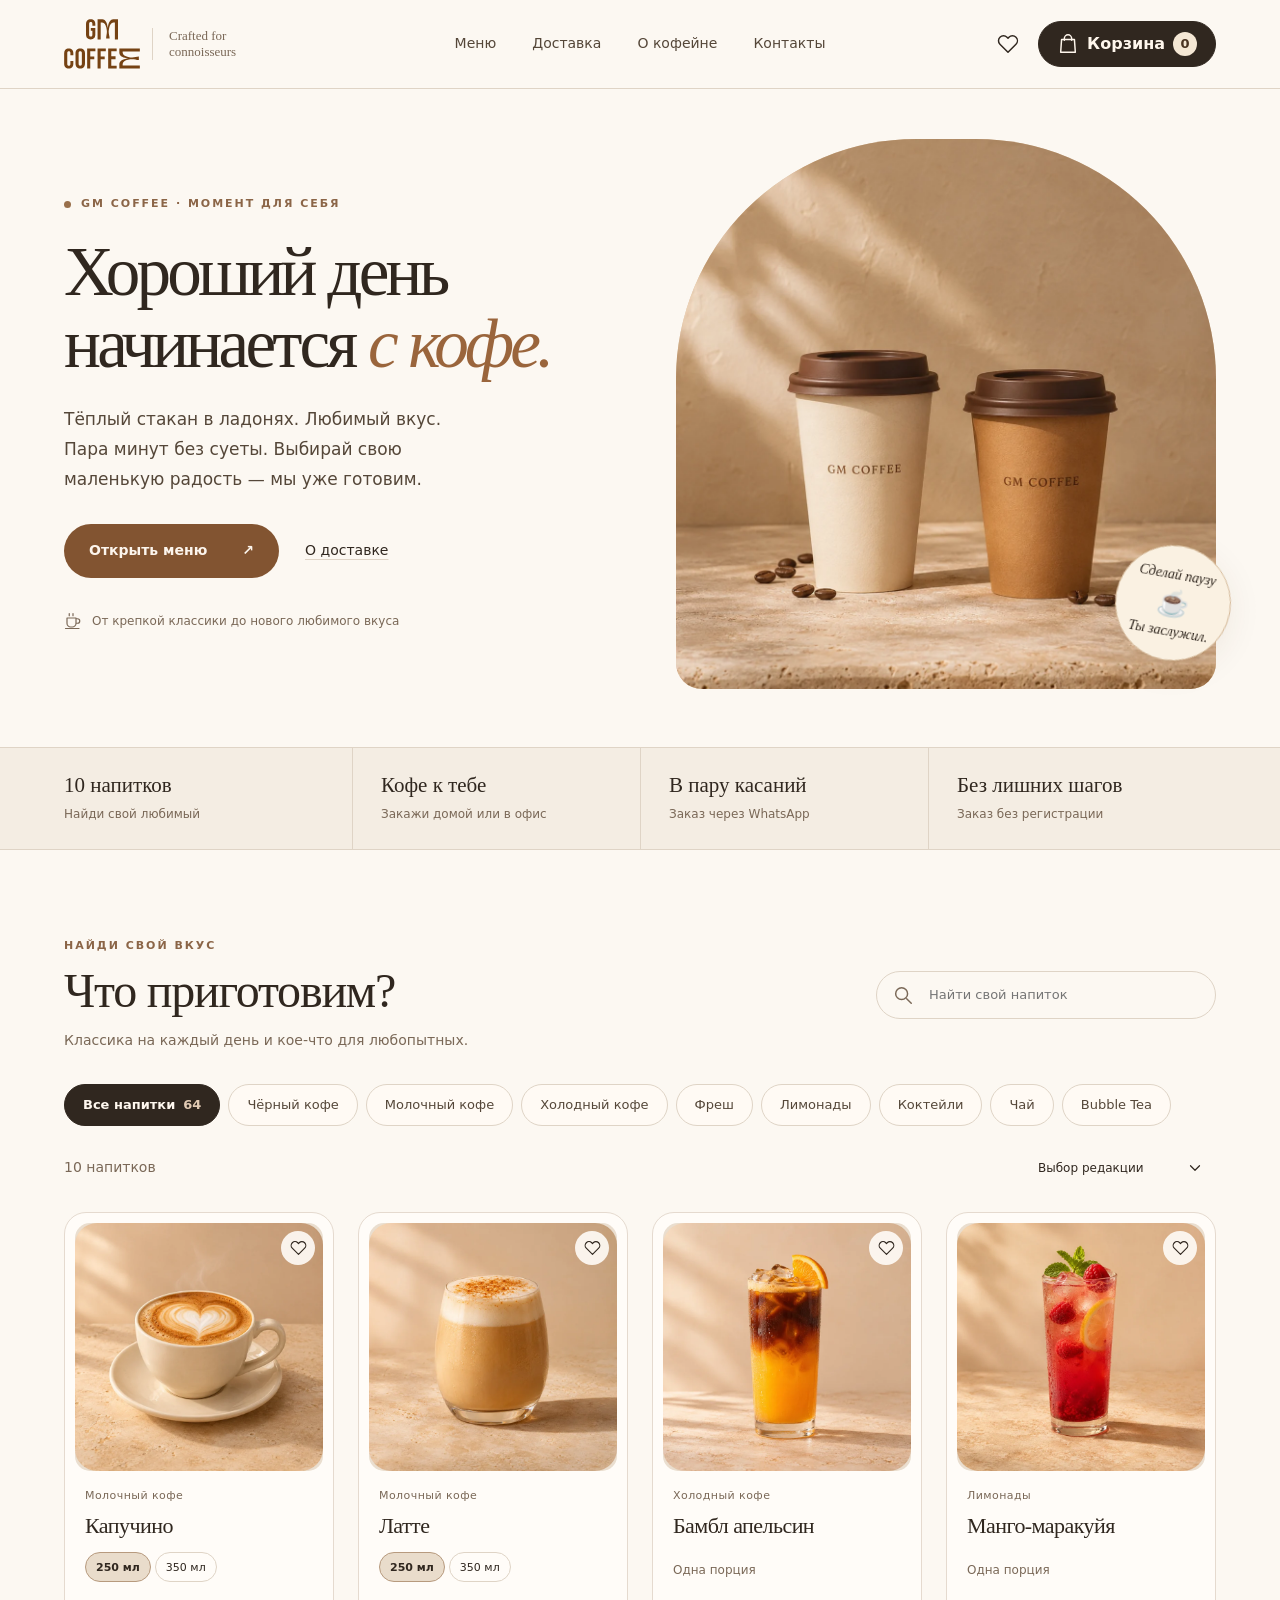
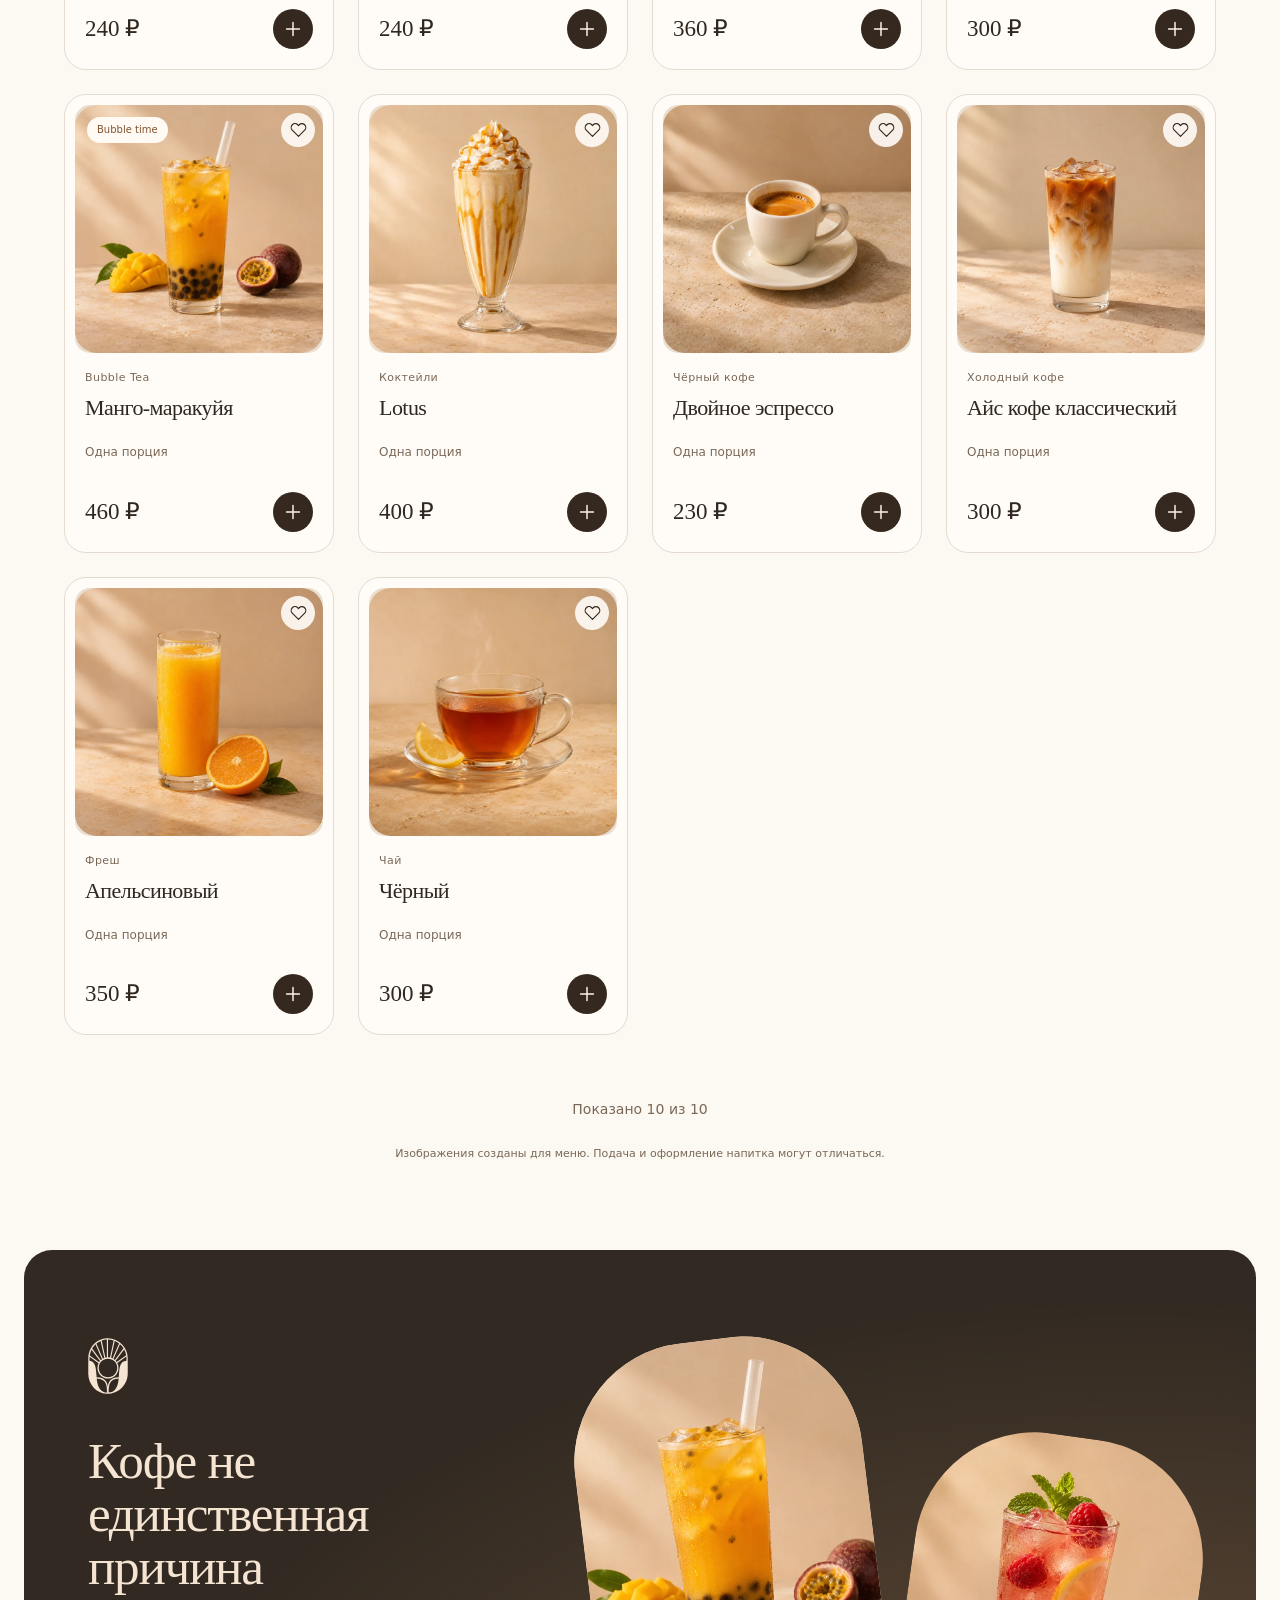
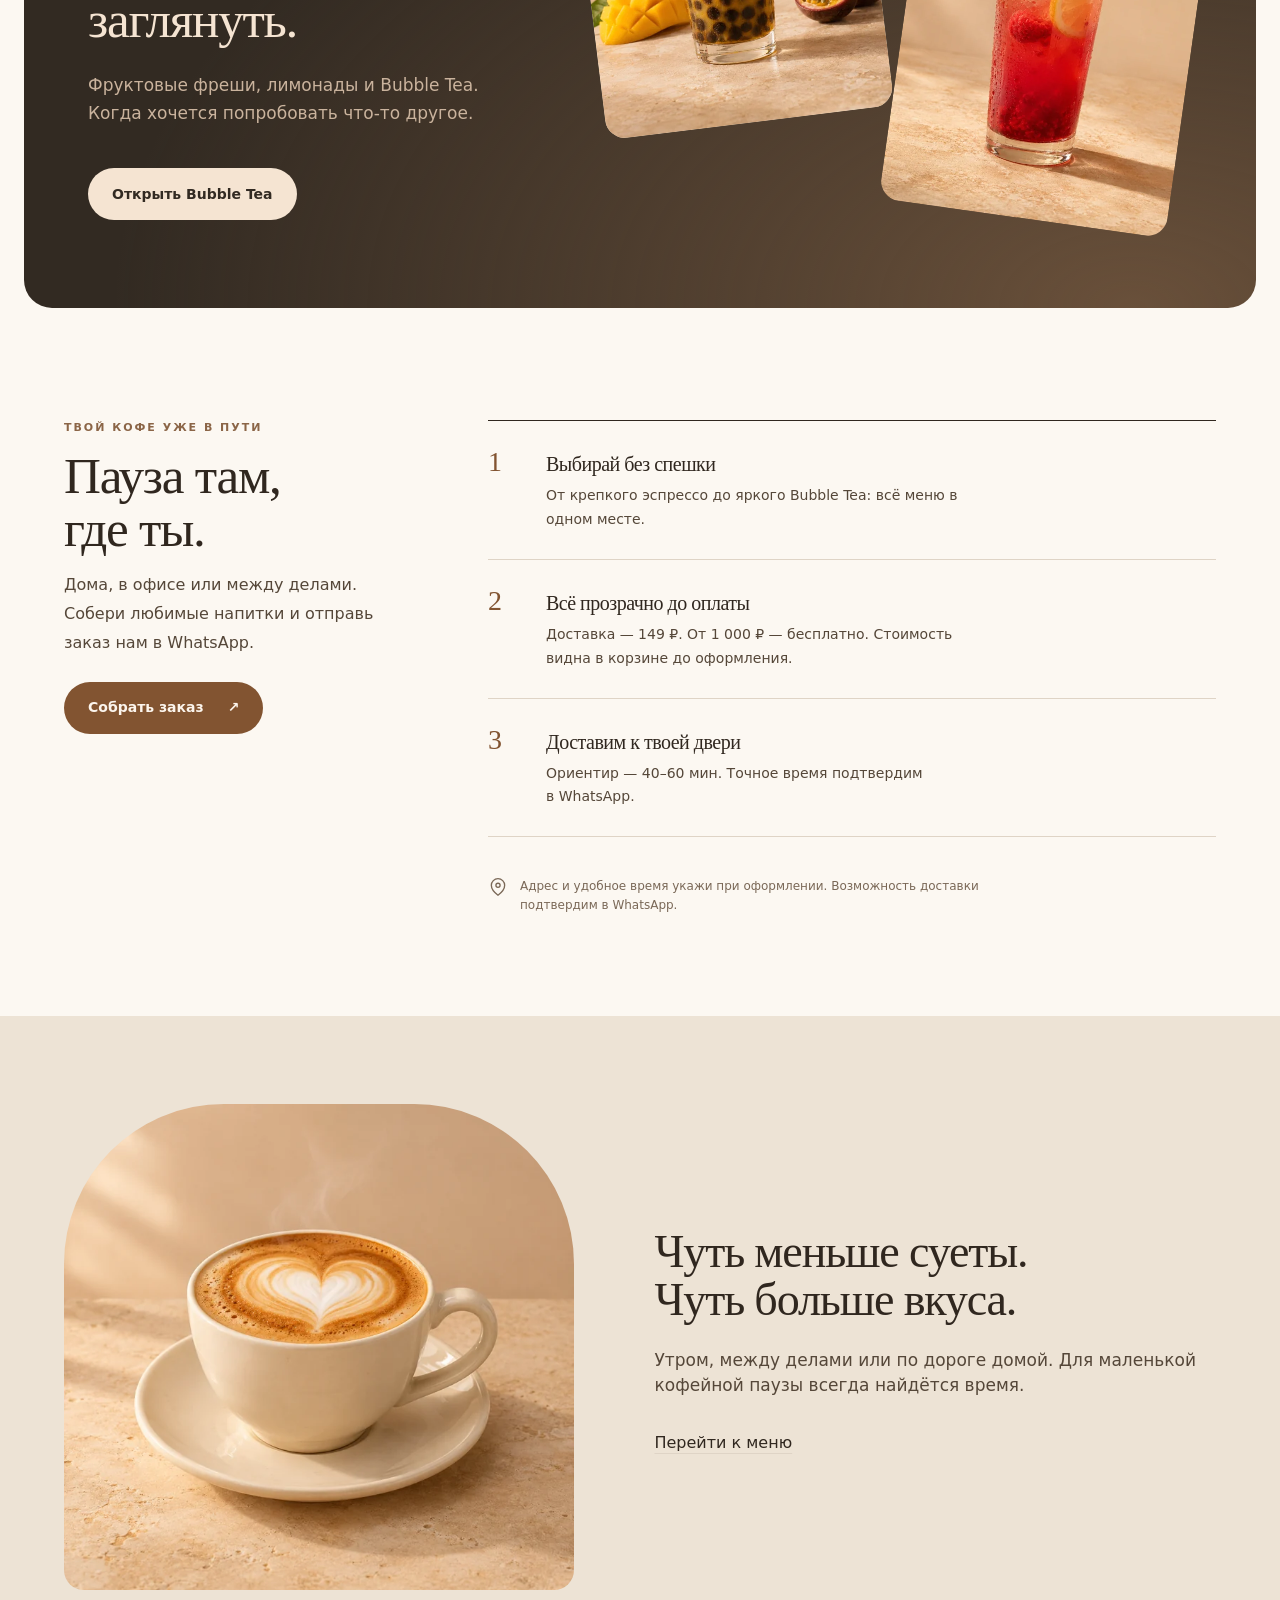
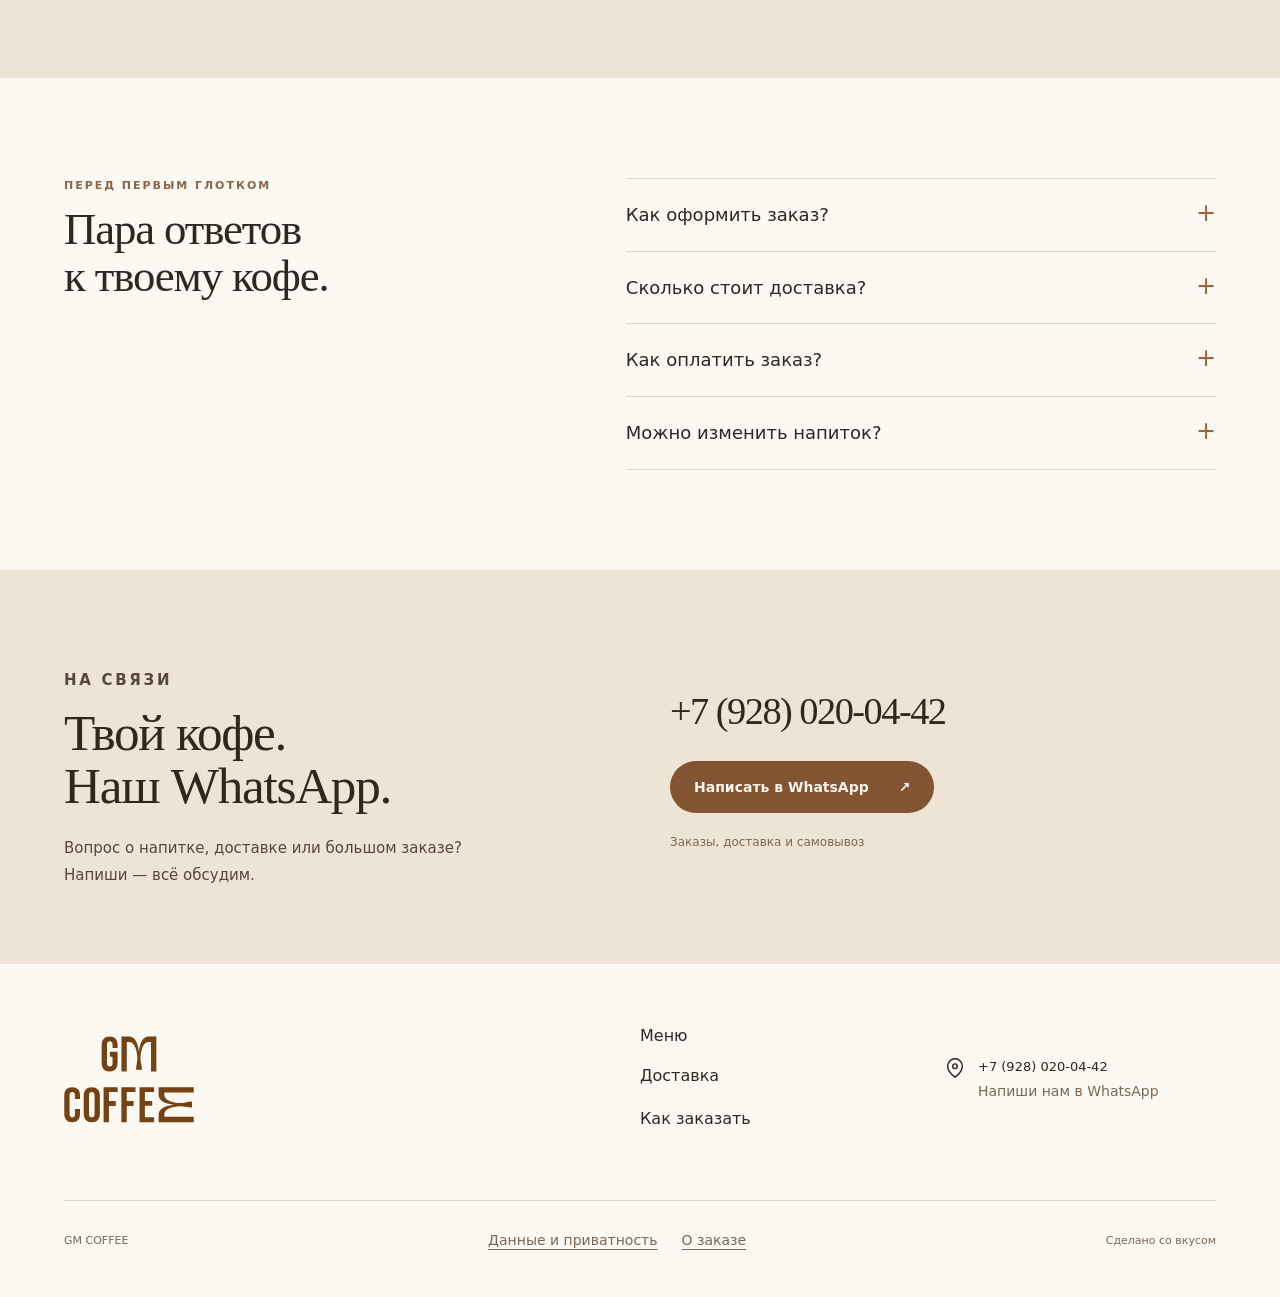
==== commit defe804e: "Publish GM COFFEE photo storefront with WhatsApp orders" ====
--- a/index.html
+++ b/index.html
@@ -4,15 +4,15 @@
   <meta charset="utf-8">
   <meta name="viewport" content="width=device-width, initial-scale=1, viewport-fit=cover">
   <meta name="theme-color" content="#fcf5ed">
-  <meta name="robots" content="noindex, nofollow">
-  <meta name="description" content="GM COFFEE: любимый кофе, яркие лимонады и Bubble Tea. Демонстрация онлайн-меню с корзиной и доставкой.">
+  <meta name="description" content="GM COFFEE: любимый кофе, яркие лимонады и Bubble Tea. Меню напитков и заказ через WhatsApp.">
   <meta property="og:title" content="GM COFFEE, твоя кофейная пауза">
-  <meta property="og:description" content="Выбирай свой вкус. Демонстрация каталога, корзины и доставки GM COFFEE.">
+  <meta property="og:description" content="Выбирай свой вкус. Выбирай напитки и оформляй заказ через WhatsApp.">
   <meta http-equiv="Content-Security-Policy" content="default-src 'self'; script-src 'self'; style-src 'self'; img-src 'self' data:; font-src 'none'; connect-src 'none'; object-src 'none'; base-uri 'self'; form-action 'none'">
   <title>GM COFFEE, твоя кофейная пауза</title>
   <link rel="icon" href="assets/favicon.svg" type="image/svg+xml">
-  <link rel="preload" href="assets/hero-cups.svg" as="image">
+  <link rel="preload" href="assets/hero.webp" as="image">
   <link rel="stylesheet" href="css/styles.css">
+  <link rel="stylesheet" href="css/refinement.css">
   <script src="js/config.js" defer></script>
   <script src="js/menu.js" defer></script>
   <script src="js/core.js" defer></script>
@@ -41,11 +41,10 @@
     <symbol id="i-file" viewBox="0 0 24 24"><path d="M6 2h8l5 5v15H6V2Zm8 0v6h5M9 12h7m-7 4h7"/></symbol>
   </svg>
   <a class="skip-link" href="#catalog">Перейти к меню</a>
-  <div class="demo-bar"><p>Демонстрационная версия<span class="demo-bar-extra">. Заказы и оплата тестовые.</span></p><button type="button" data-action="demo-info">Подробнее о демо</button></div>
   <header class="site-header">
     <div class="container header-inner">
       <a href="#home" class="brand" aria-label="GM COFFEE, на главную"><img src="assets/logo.svg" width="82" height="55" alt="GM COFFEE"><span class="brand-caption">Crafted for<br>connoisseurs</span></a>
-      <nav class="desktop-nav" aria-label="Главная навигация"><a href="#catalog">Меню</a><a href="#delivery">Доставка</a><a href="#about">О кофейне</a></nav>
+      <nav class="desktop-nav" aria-label="Главная навигация"><a href="#catalog">Меню</a><a href="#delivery">Доставка</a><a href="#about">О кофейне</a><a href="#contacts">Контакты</a></nav>
       <div class="header-actions">
         <button type="button" class="icon-button favorite-nav" data-action="favorites" aria-label="Избранные напитки" aria-pressed="false"><svg class="icon" aria-hidden="true"><use href="#i-heart"/></svg><span class="favorite-count" hidden>0</span></button>
         <button type="button" class="cart-button" data-action="cart"><svg class="icon" aria-hidden="true"><use href="#i-bag"/></svg><span class="cart-label">Корзина</span><span class="cart-badge" id="header-count">0</span></button>
@@ -57,32 +56,34 @@
     <section class="hero" aria-labelledby="hero-title">
       <div class="container hero-inner">
         <div class="hero-content">
-          <h1 id="hero-title">Твоя маленькая кофейная пауза.</h1>
-          <p class="lead hero-description">Любимый кофе, яркие лимонады и Bubble Tea. Выбирай свой вкус, остальное за нами.</p>
-          <div class="hero-buttons"><a class="button primary" href="#catalog">Выбрать напиток</a><a class="text-link" href="#delivery">О доставке</a></div>
+          <p class="hero-eyebrow"><span></span> GM COFFEE · МОМЕНТ ДЛЯ СЕБЯ</p>
+          <h1 id="hero-title">Хороший день<br>начинается <em>с кофе.</em></h1>
+          <p class="lead hero-description">Тёплый стакан в ладонях. Любимый вкус. Пара минут без суеты. Выбирай свою маленькую радость — мы уже готовим.</p>
+          <div class="hero-buttons"><a class="button primary" href="#catalog">Открыть меню <span aria-hidden="true">↗</span></a><a class="text-link" href="#delivery">О доставке</a></div>
+          <div class="hero-footnote"><svg class="icon" aria-hidden="true"><use href="#i-cup"/></svg><span>От крепкой классики до нового любимого вкуса</span></div>
         </div>
-        <div class="hero-visual"><img src="assets/hero-cups.svg" width="680" height="620" alt="Иллюстрация фирменных стаканов GM COFFEE в кремовом и карамельном цветах" fetchpriority="high"></div>
+        <div class="hero-visual"><span class="visual-caption">YOUR DAILY LITTLE JOY</span><img src="assets/hero.webp" width="680" height="620" alt="Кофе GM COFFEE в фирменных стаканах в утреннем свете" fetchpriority="high"><div class="hero-seal">Сделай паузу<span>☕</span>Ты заслужил.</div></div>
       </div>
     </section>
     <section class="service-strip" aria-label="Об онлайн-заказе">
       <dl class="container service-inner">
-        <div><dt>64 напитка</dt><dd>Найди свой любимый</dd></div>
-        <div><dt>Свои курьеры</dt><dd>От кофейни до твоей двери</dd></div>
-        <div><dt>Оплата через СБП</dt><dd>Пока в тестовом режиме</dd></div>
+        <div><dt>10 напитков</dt><dd>Найди свой любимый</dd></div>
+        <div><dt>Кофе к тебе</dt><dd>Закажи домой или в офис</dd></div>
+        <div><dt>В пару касаний</dt><dd>Заказ через WhatsApp</dd></div>
         <div><dt>Без лишних шагов</dt><dd>Заказ без регистрации</dd></div>
       </dl>
     </section>
     <section class="catalog" id="catalog" aria-labelledby="catalog-title">
       <div class="container">
         <div class="section-heading">
-          <h2 id="catalog-title">Меню GM COFFEE</h2>
+          <div><p class="section-kicker">НАЙДИ СВОЙ ВКУС</p><h2 id="catalog-title">Что приготовим?</h2><p class="section-description">Классика на каждый день и кое-что для любопытных.</p></div>
           <div class="search-wrap"><svg class="icon" aria-hidden="true"><use href="#i-search"/></svg><input type="search" id="search" placeholder="Найти свой напиток" aria-label="Поиск по меню" maxlength="80" autocomplete="off"><button type="button" id="clear-search" class="icon-button" data-action="clear-search" aria-label="Очистить поиск" hidden><svg class="icon" aria-hidden="true"><use href="#i-close"/></svg></button></div>
         </div>
         <div class="category-nav" id="categories" role="group" aria-label="Категории напитков"></div>
-        <div class="catalog-toolbar"><div class="catalog-counter"><span id="result-count" aria-live="polite">64 напитка</span><button type="button" data-action="reset-filters" class="text-button" id="reset-filters" hidden>Сбросить фильтры</button></div><label class="sort-label"><span class="sr-only">Сортировка</span><select id="sort"><option value="editorial">Выбор редакции</option><option value="price-asc">Сначала дешевле</option><option value="price-desc">Сначала дороже</option><option value="name">По алфавиту</option></select><svg class="icon" aria-hidden="true"><use href="#i-chevron"/></svg></label></div>
+        <div class="catalog-toolbar"><div class="catalog-counter"><span id="result-count" aria-live="polite">10 напитков</span><button type="button" data-action="reset-filters" class="text-button" id="reset-filters" hidden>Сбросить фильтры</button></div><label class="sort-label"><span class="sr-only">Сортировка</span><select id="sort"><option value="editorial">Выбор редакции</option><option value="price-asc">Сначала дешевле</option><option value="price-desc">Сначала дороже</option><option value="name">По алфавиту</option></select><svg class="icon" aria-hidden="true"><use href="#i-chevron"/></svg></label></div>
         <div class="product-grid" id="product-grid"></div>
         <div class="load-more-wrap"><button type="button" class="button outline" id="load-more" data-action="load-more">Показать ещё</button><p id="catalog-progress"></p></div>
-        <p class="illustration-note">Изображения напитков: иллюстрации для демонстрации. Реальная подача может отличаться.</p>
+        <p class="illustration-note">Изображения созданы для меню. Подача и оформление напитка могут отличаться.</p>
       </div>
     </section>
     <section class="discovery" aria-labelledby="discovery-title">
@@ -93,27 +94,27 @@
           <p class="lead">Фруктовые фреши, лимонады и Bubble Tea. Когда хочется попробовать что-то другое.</p>
           <button type="button" class="button cream" data-action="category-jump" data-category="bubble-tea">Открыть Bubble Tea</button>
         </div>
-        <div class="discovery-drinks" aria-hidden="true"><img src="assets/drinks/bubble-tea-01.svg" width="400" height="300" alt=""><img src="assets/drinks/lemonades-02.svg" width="400" height="300" alt=""></div>
+        <div class="discovery-drinks" aria-hidden="true"><img src="assets/bubble.webp" width="400" height="300" alt=""><img src="assets/lemonade.webp" width="400" height="300" alt=""></div>
       </div>
     </section>
     <section class="delivery" id="delivery" aria-labelledby="delivery-title">
       <div class="container delivery-inner">
         <div class="delivery-intro">
-          <h2 id="delivery-title">Доставка</h2>
-          <p class="lead">Собери заказ, укажи адрес и выбери СБП. Дальше дело наших курьеров.</p>
-          <span class="demo-tag">Пробные условия доставки</span>
+          <p class="section-kicker">ТВОЙ КОФЕ УЖЕ В ПУТИ</p><h2 id="delivery-title">Пауза там,<br>где ты.</h2>
+          <p class="lead">Дома, в офисе или между делами. Собери любимые напитки и отправь заказ нам в WhatsApp.</p>
+          <a class="button primary delivery-cta" href="#catalog">Собрать заказ <span aria-hidden="true">↗</span></a>
         </div>
         <ol class="delivery-details">
           <li class="delivery-feature"><h3>Выбирай без спешки</h3><p>От крепкого эспрессо до яркого Bubble Tea: всё меню в одном месте.</p></li>
           <li class="delivery-feature"><h3>Всё прозрачно до оплаты</h3><p id="delivery-terms"></p></li>
-          <li class="delivery-feature"><h3>Доставим своими курьерами</h3><p id="delivery-eta"></p></li>
+          <li class="delivery-feature"><h3>Доставим к твоей двери</h3><p id="delivery-eta"></p></li>
         </ol>
-        <div class="location-note"><svg class="icon" aria-hidden="true"><use href="#i-pin"/></svg><p>Город, адрес кофейни и зона доставки появятся после согласования. В демо принимается любой тестовый адрес.</p></div>
+        <div class="location-note"><svg class="icon" aria-hidden="true"><use href="#i-pin"/></svg><p>Адрес и удобное время укажи при оформлении. Возможность доставки подтвердим в WhatsApp.</p></div>
       </div>
     </section>
     <section class="about" id="about" aria-labelledby="about-title">
       <div class="container about-inner">
-        <img src="assets/symbol.svg" class="about-mark" width="97" height="135" alt="">
+        <div class="about-photo"><img src="assets/coffee.webp" width="640" height="640" loading="lazy" alt="Капучино с нежной молочной пеной"></div>
         <div class="about-copy">
           <h2 id="about-title">Чуть меньше суеты. Чуть больше вкуса.</h2>
           <p class="lead">Утром, между делами или по дороге домой. Для маленькой кофейной паузы всегда найдётся время.</p>
@@ -121,20 +122,30 @@
         </div>
       </div>
     </section>
+
+    <section class="questions" aria-labelledby="questions-title">
+      <div class="container questions-inner"><div><p class="section-kicker">ПЕРЕД ПЕРВЫМ ГЛОТКОМ</p><h2 id="questions-title">Пара ответов<br>к твоему кофе.</h2></div><div class="faq-list">
+        <details><summary>Как оформить заказ?</summary><p>Добавь напитки в корзину, выбери доставку или самовывоз и заполни контакты. Сайт подготовит сообщение в WhatsApp — останется нажать «Отправить». Мы подтвердим заказ в переписке.</p></details>
+        <details><summary>Сколько стоит доставка?</summary><p>Доставка — 149 ₽, от 1 000 ₽ — бесплатно. Итоговая сумма отображается в корзине. Возможность доставки по твоему адресу и точное время подтвердим в WhatsApp.</p></details>
+        <details><summary>Как оплатить заказ?</summary><p>Способ оплаты согласуем при подтверждении заказа в WhatsApp. Банковские реквизиты на сайте вводить не нужно.</p></details>
+        <details><summary>Можно изменить напиток?</summary><p>Укажи пожелания в комментарии: например, без сахара или с другим молоком. Возможность изменений, состав, аллергены и доплату уточним до подтверждения.</p></details>
+      </div></div>
+    </section>
+    <section class="contact-section" id="contacts" aria-labelledby="contacts-title"><div class="container contact-inner"><div><p class="section-kicker">НА СВЯЗИ</p><h2 id="contacts-title">Твой кофе.<br>Наш WhatsApp.</h2><p>Вопрос о напитке, доставке или большом заказе?<br>Напиши — всё обсудим.</p></div><div class="contact-actions"><a class="contact-number" href="tel:+79280200442">+7 (928) 020-04-42</a><a class="button primary" href="https://wa.me/79280200442" target="_blank" rel="noopener noreferrer">Написать в WhatsApp <span aria-hidden="true">↗</span></a><span>Заказы, доставка и самовывоз</span></div></div></section>
   </main>
   <footer class="footer">
     <div class="container">
       <div class="footer-top">
         <a href="#home" class="footer-logo" aria-label="GM COFFEE, на главную"><img src="assets/logo.svg" width="182" height="122" alt="GM COFFEE"></a>
-        <div class="footer-links"><a href="#catalog">Меню</a><a href="#delivery">Доставка</a><button type="button" data-action="last-order">Мой тестовый заказ</button></div>
-        <div class="footer-address"><svg class="icon" aria-hidden="true"><use href="#i-pin"/></svg><p>Совсем скоро по твоему адресу.<small>Контакты и часы работы уточняются.</small></p></div>
+        <div class="footer-links"><a href="#catalog">Меню</a><a href="#delivery">Доставка</a><button type="button" data-action="demo-info">Как заказать</button></div>
+        <div class="footer-address"><svg class="icon" aria-hidden="true"><use href="#i-pin"/></svg><p><a href="https://wa.me/79280200442" target="_blank" rel="noopener noreferrer">+7 (928) 020-04-42</a><small>Напиши нам в WhatsApp</small></p></div>
       </div>
-      <div class="footer-bottom"><span>GM COFFEE, демонстрация сайта</span><div><button type="button" data-action="privacy">Данные и приватность</button><button type="button" data-action="demo-info">О демоверсии</button></div><span>Сделано со вкусом</span></div>
+      <div class="footer-bottom"><span>GM COFFEE</span><div><button type="button" data-action="privacy">Данные и приватность</button><button type="button" data-action="demo-info">О заказе</button></div><span>Сделано со вкусом</span></div>
     </div>
   </footer>
   <div class="mobile-cart" id="mobile-cart" hidden><button type="button" data-action="cart"><span><svg class="icon" aria-hidden="true"><use href="#i-bag"/></svg>Корзина <span id="mobile-count"></span></span><strong id="mobile-total"></strong></button></div>
   <dialog id="modal" class="modal" aria-labelledby="modal-title"><div id="modal-content"></div></dialog>
   <div class="toast" id="toast" role="status" aria-live="polite" hidden></div>
-  <noscript><div class="noscript">Чтобы открыть меню и корзину, включите JavaScript в браузере. Это демонстрация: реальные заказы и платежи не принимаются.</div></noscript>
+  <noscript><div class="noscript">Чтобы открыть меню и корзину, включите JavaScript в браузере. Заказы оформляются через WhatsApp.</div></noscript>
 </body>
 </html>
--- a/css/refinement.css
+++ b/css/refinement.css
@@ -0,0 +1,11 @@
+/* GM COFFEE · local concept refinement. Existing application hooks preserved. */
+:root{--color-paper:#fcf8f2;--color-paper-2:#f1e8dc;--color-paper-3:#e7d8c5;--color-ink:#30271f;--color-ink-2:#554739;--color-muted:#7a6857;--color-accent:#825431;--color-accent-deep:#603b21;--color-field:#322a22;--color-rule:#dfd4c6;--radius-card:22px;--radius-control:12px;--container:1400px;--section-gap:100px;--section-gap-s:88px;--section-gap-l:112px;--text-display:clamp(3.1rem,5.4vw,5.6rem)}
+.demo-bar{background:#eee5d8;color:#675540;padding:3px var(--gutter);font-size:12px;letter-spacing:.02em}.demo-bar button{color:inherit;min-height:26px}.site-header{background:#fcf8f2f5;backdrop-filter:blur(16px)}.header-inner{min-height:88px}.brand img{width:76px}.brand-caption{border-left:1px solid var(--color-rule);padding-left:16px}.desktop-nav{gap:36px}.desktop-nav a{font-size:14px}.cart-button{background:var(--color-ink);color:#fff7ed;border-color:var(--color-ink);padding:0 18px;min-height:46px}.cart-button:hover{background:#584331}.cart-badge{background:#f4e7d4;color:#493321}.hero{overflow:hidden;padding:50px 0 58px}.hero-inner{min-height:545px;gap:24px;grid-template-columns:1.04fr 1fr}.hero h1{max-width:16ch;letter-spacing:-.055em;line-height:1.04}.hero h1 em{font-weight:400;color:#9a653c}.hero-eyebrow,.section-kicker{font:600 11px/1.5 var(--font-body);letter-spacing:.18em;color:#8b6547;margin-bottom:24px}.hero-eyebrow{display:flex;align-items:center;gap:10px}.hero-eyebrow span{height:7px;width:7px;background:#99704b;border-radius:50%}.hero-description{font-size:17px;line-height:1.75;max-width:37ch;margin-top:25px}.hero-buttons{margin-top:30px;gap:26px}.hero-buttons .primary{border-radius:100px;gap:35px;padding-inline:25px;min-height:54px;font-size:14px}.hero-buttons .text-link{font-size:14px}.hero-footnote{display:flex;align-items:center;gap:10px;margin-top:32px;font-size:12px;color:var(--color-muted)}.hero-footnote .icon{width:18px}.hero-visual{position:relative;isolation:isolate}.hero-visual img{max-height:550px;max-width:600px;filter:drop-shadow(0 22px 26px #6946210a)}.visual-caption{position:absolute;right:0;top:45%;font-size:10px;letter-spacing:.3em;writing-mode:vertical-rl;color:#876d52}.hero-seal{position:absolute;right:0;bottom:25px;background:#f7edde;box-shadow:0 8px 35px #4a311514;border:1px solid #d4b999;border-radius:50%;width:116px;height:116px;display:flex;flex-direction:column;align-items:center;justify-content:center;font:italic 14px Georgia,serif;transform:rotate(10deg);gap:5px}.hero-seal span{font-size:26px;font-style:normal}.service-strip{background:#f4ede3}.service-inner>div{padding:25px 28px}.service-inner dt{font-size:21px}.service-inner dd{font-size:12px;margin-top:7px}.catalog{padding-top:88px}.section-kicker{margin-bottom:12px}.section-description{font-size:14px;color:var(--color-muted);margin-top:14px}.section-heading{align-items:center;margin-bottom:32px;grid-template-columns:1fr 340px}.search-wrap input{border-radius:100px;background:transparent;font-size:13px;min-height:48px}.category-nav{gap:8px;padding:0 0 12px}.category-tab{min-height:42px;font-size:13px;padding:0 18px;background:#fffaf4}.category-tab[aria-pressed="true"]{background:var(--color-ink);color:#fff8ef;border-color:var(--color-ink)}.category-tab[aria-pressed="true"] .category-count{color:#e2cbb4}.catalog-toolbar{border:0;margin:8px 0 22px;padding:0}.sort-label select{border:0;background:transparent;font-size:12px}.product-grid{gap:24px}.product-card{border:1px solid #e5dacf;background:#fffcf8;border-radius:22px;padding:10px;transition:transform .22s,box-shadow .22s}.product-card:hover{transform:translateY(-5px);box-shadow:0 14px 32px #50351e0b}.product-visual{border-radius:15px;overflow:hidden;background:#f0e6d9}.product-open-image img{aspect-ratio:1.15;transition:transform .35s}.product-open-image:hover img{transform:scale(1.045)}.product-info{padding:16px 10px 10px;gap:9px}.product-title{font-size:22px}.product-category{font-size:11px;letter-spacing:.04em}.product-price{font-size:23px}.product-favorite{width:34px;height:34px;background:#fffcf8e6}.product-favorite .icon{width:17px}.product-sticker{font-size:10px;border-radius:100px;padding:5px 10px;background:#fffaf3}.size-button{font-size:11px;min-height:30px;padding:0 10px}.size-button[aria-pressed="true"]{box-shadow:none;background:#e9dccb;border-color:#b79a7e}.add-button{width:40px;height:40px;background:#35291f}.product-bottom{padding-top:12px}.load-more-wrap{justify-content:center;flex-direction:column;gap:12px}.load-more-wrap .button{border-radius:100px;min-width:230px;font-size:14px}.illustration-note{text-align:center;font-size:11px}.discovery{margin:0 24px;border-radius:28px;overflow:hidden;background:radial-gradient(ellipse at 90% 100%,#69503a,transparent 65%),#322a22}.discovery-inner{gap:60px}.discovery h2{font-size:clamp(2.5rem,4vw,4rem)}.discovery .lead{font-size:17px;line-height:1.7}.discovery .button{border-radius:100px;font-size:14px}.discovery-drinks img{background:#efe1cb;transform:rotate(-7deg);border-radius:120px 120px 20px 20px}.discovery-drinks img:last-child{transform:rotate(8deg);background:#d1ad7e}.delivery-inner{gap:40px 60px}.delivery-intro h2{font-size:clamp(2.8rem,4vw,4.2rem)}.delivery-intro .lead{font-size:16px;line-height:1.8;max-width:31ch}.delivery-cta{display:flex;width:fit-content;gap:24px;margin-top:24px;border-radius:100px;font-size:14px}.delivery-feature{grid-template-columns:40px 1fr;padding:27px 0;gap:8px 18px}.delivery-feature::before{font-size:28px;grid-row:span 2}.delivery-feature h3{font-size:20px}.delivery-feature p{grid-column:2;font-size:14px;line-height:1.7;max-width:48ch}.location-note{font-size:12px;line-height:1.6}.about{background:#ede3d5}.about-inner{align-items:center;grid-template-columns:1fr 4fr}.about-mark{width:95px;justify-self:center}.about h2{max-width:23ch}.about .lead{font-size:17px}.footer-logo img{width:130px}.footer{padding-top:60px}.footer-address{font-size:13px}.footer-bottom{font-size:11px}.modal{border-radius:24px}.modal-cart{border-radius:24px 0 0 24px}.button{font-size:14px}.modal-cart .button{border-radius:100px}
+@media(min-width:961px) and (max-width:1200px){.hero h1{font-size:4.5rem}.product-grid{grid-template-columns:repeat(3,minmax(0,1fr))}}
+@media(max-width:960px){:root{--gutter:28px;--section-gap:72px;--section-gap-s:64px;--section-gap-l:80px}.hero-inner{grid-template-columns:1fr 1fr;min-height:430px;gap:0}.hero h1{font-size:clamp(2.6rem,5.5vw,4rem)}.hero-eyebrow{font-size:9px}.hero-description{font-size:14px}.hero-visual img{max-height:420px}.hero-seal{width:86px;height:86px;font-size:11px;bottom:0}.hero-seal span{font-size:21px}.visual-caption{display:none}.hero-footnote{font-size:10px}.section-heading{grid-template-columns:1fr 280px}.product-title{font-size:22px}.discovery-inner{grid-template-columns:1fr 1fr;gap:30px}.discovery{margin:0 14px}.delivery-inner{grid-template-columns:1fr}.location-note{grid-column:1}.footer-top{grid-template-columns:1fr 1fr 1fr}.about-inner{grid-template-columns:1fr 4fr}}
+@media(max-width:640px){:root{--gutter:20px}.header-inner{min-height:72px}.brand img{width:66px}.brand-caption{font-size:10px;padding-left:12px}.hero{padding:36px 0 30px}.hero-inner{grid-template-columns:1fr}.hero h1{font-size:clamp(3rem,11vw,4.3rem);max-width:14ch}.hero-description{font-size:15px;max-width:35ch}.hero-eyebrow{margin-bottom:20px;font-size:10px}.hero-visual{margin-top:24px}.hero-visual img{height:340px;width:100%;max-height:none}.hero-seal{right:4px;bottom:15px;width:90px;height:90px}.hero-footnote{font-size:11px;margin-top:22px}.hero-buttons{margin-top:24px;gap:20px}.hero-buttons .primary{padding:0 21px;gap:20px}.service-inner>div{padding:18px 0}.service-inner dt{font-size:19px}.service-inner dd{font-size:11px}.catalog{padding-top:56px}.section-heading{grid-template-columns:1fr;gap:24px}.section-kicker{font-size:10px}.section-description{font-size:13px;line-height:1.6}.category-tab{font-size:12px;min-height:40px;padding:0 14px}.product-grid{gap:12px}.product-card{padding:6px;border-radius:17px}.product-visual{border-radius:12px}.product-info{padding:11px 5px 7px;gap:8px}.product-title{font-size:18px}.product-category{font-size:10px}.product-price{font-size:20px}.product-sticker{left:6px;top:6px;font-size:9px;padding:4px 7px}.product-favorite{right:3px;top:3px;width:30px;height:30px}.size-button{font-size:10px;padding:0 7px;min-height:28px}.size-options{gap:3px}.add-button{width:36px;height:36px}.discovery{margin:0 10px;border-radius:24px;padding:40px 0}.discovery-inner{grid-template-columns:1fr;gap:30px}.discovery-symbol{width:30px;margin-bottom:22px}.discovery h2{font-size:2.7rem;max-width:16ch}.discovery .lead{font-size:15px}.discovery-drinks{max-width:360px;margin:auto}.discovery-drinks img{max-height:240px}.discovery-drinks img:last-child{margin-top:30px}.delivery-inner{gap:30px}.delivery-feature{grid-template-columns:32px 1fr}.delivery-intro .lead{max-width:none}.delivery-intro h2{font-size:3rem}.about-inner{grid-template-columns:1fr;gap:28px}.about-mark{justify-self:start;width:50px}.about h2{font-size:2.5rem}.about .lead{font-size:15px;line-height:1.7}.footer-top{grid-template-columns:1fr;gap:28px}.footer-logo img{width:110px}.footer-links{display:flex;flex-wrap:wrap;gap:20px}.footer-links a,.footer-links button{font-size:13px}.modal-cart{border-radius:0}.brand-caption{display:none}}
+@media(prefers-reduced-motion:reduce){html{scroll-behavior:auto}.product-card,.product-open-image img{transition:none}.product-card:hover,.product-open-image:hover img{transform:none}}
+/* Photographic art direction */
+.hero-visual{border-radius:240px 240px 26px 26px;background:#dfc7aa;min-width:0;max-width:540px;justify-self:end;width:100%;overflow:visible}.hero-visual>img{width:100%;height:550px;max-height:none;object-fit:cover;border-radius:inherit;filter:none}.hero-seal{right:-15px;bottom:28px;z-index:2;background:#faf1e2}.visual-caption{display:none}.product-open-image{overflow:hidden}.product-open-image img{aspect-ratio:1/1;object-fit:cover;width:100%;height:auto}.product-visual{background:#eadecf}.product-modal-art{overflow:hidden}.product-modal-art img{aspect-ratio:1/1;object-fit:cover}.cart-thumb,.checkout-item img{object-fit:cover;border-radius:9px}.discovery-drinks img{object-fit:cover;aspect-ratio:3/4}.about-inner{grid-template-columns:1fr 1.1fr;gap:80px}.about-photo{overflow:hidden;border-radius:160px 160px 20px 20px}.about-photo img{width:100%;aspect-ratio:1.05;object-fit:cover}.about h2{font-size:clamp(2.3rem,3.6vw,3.7rem)}.questions{padding:100px 0}.questions-inner{display:grid;grid-template-columns:1fr 1.2fr;gap:70px}.questions h2{font-size:clamp(2.3rem,3.5vw,3.5rem)}.faq-list{border-top:1px solid var(--color-rule)}.faq-list details{border-bottom:1px solid var(--color-rule);padding:22px 0}.faq-list summary{font-size:18px;cursor:pointer;list-style:none;display:flex;justify-content:space-between;gap:20px}.faq-list summary::-webkit-details-marker{display:none}.faq-list summary:after{content:'+';color:#94653e;font-size:24px;line-height:1}.faq-list details[open] summary:after{content:'−'}.faq-list p{padding:16px 32px 0 0;font-size:14px;line-height:1.8;color:var(--color-muted)}.contact-section{background:#eee4d6;padding:75px 0}.contact-inner{display:grid;grid-template-columns:1fr 1fr;align-items:center;gap:60px}.contact-inner h2{font-size:clamp(2.5rem,4vw,4.2rem)}.contact-inner p{font-size:15px;line-height:1.8;color:var(--color-ink-2);margin-top:22px}.contact-actions{display:flex;flex-direction:column;align-items:flex-start;gap:20px}.contact-number{font-family:var(--font-display);font-size:clamp(1.7rem,3vw,2.8rem);text-decoration:none;letter-spacing:-.04em}.contact-actions .button{border-radius:100px;gap:30px}.contact-actions>span{font-size:12px;color:var(--color-muted)}.footer-address a{text-decoration:none}.footer-top{align-items:center}.single-size{font-size:12px}
+@media(max-width:960px){.hero-visual>img{height:430px}.hero-seal{right:-5px}.about-inner{gap:35px}.questions-inner{gap:30px}.contact-inner{gap:30px}}
+@media(max-width:640px){.hero-visual{max-width:100%;width:100%;margin-top:32px;border-radius:190px 190px 22px 22px}.hero-visual>img{height:390px;max-height:none}.hero-seal{right:12px;bottom:18px}.hero h1{max-width:none}.hero-description{max-width:none}.about-inner{grid-template-columns:1fr;gap:32px}.about-photo{max-width:380px;width:100%;margin:auto}.about-photo img{aspect-ratio:1.2}.questions{padding:62px 0}.questions-inner{grid-template-columns:1fr;gap:32px}.faq-list summary{font-size:16px}.faq-list p{font-size:14px}.contact-section{padding:54px 0}.contact-inner{grid-template-columns:1fr;gap:32px}.contact-inner p br{display:none}.contact-number{font-size:2rem}.product-open-image img{aspect-ratio:1/1}.product-modal-art img{max-height:360px;object-fit:cover}.checkout-summary{order:0}}
